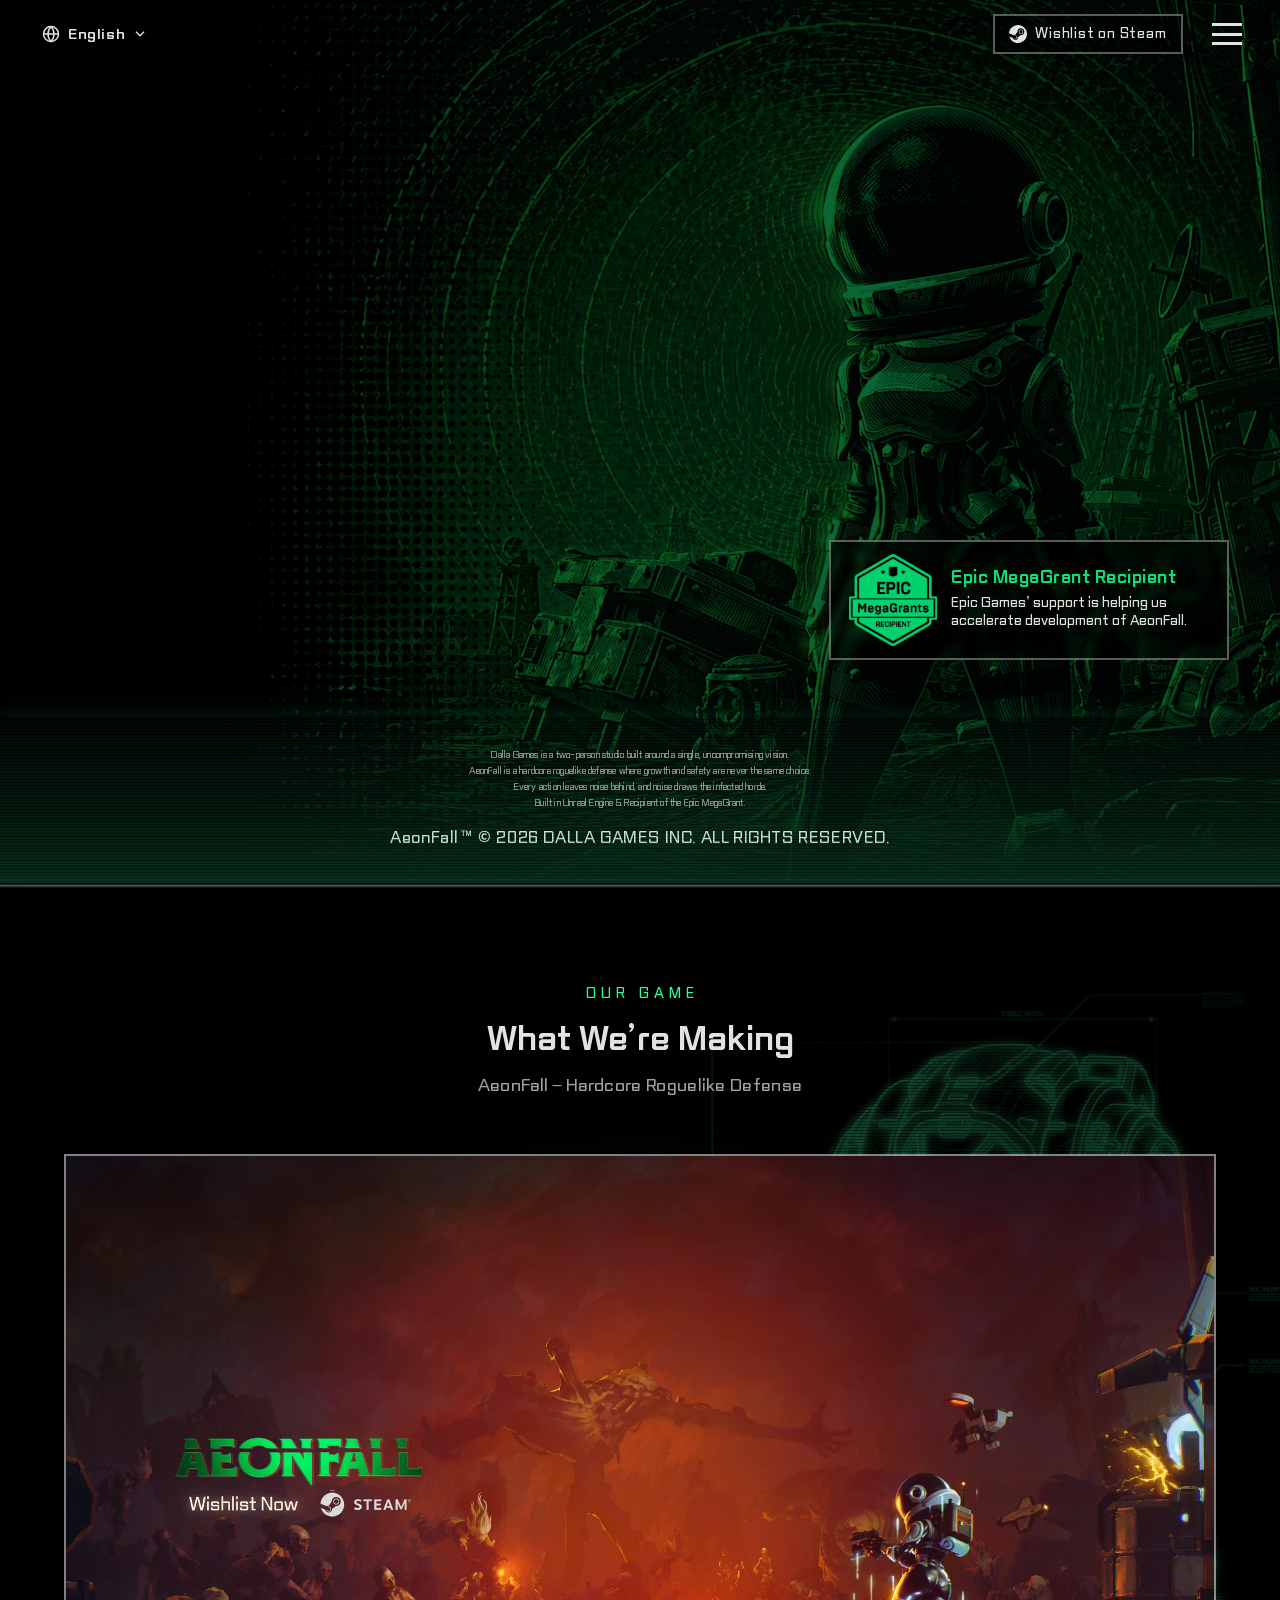
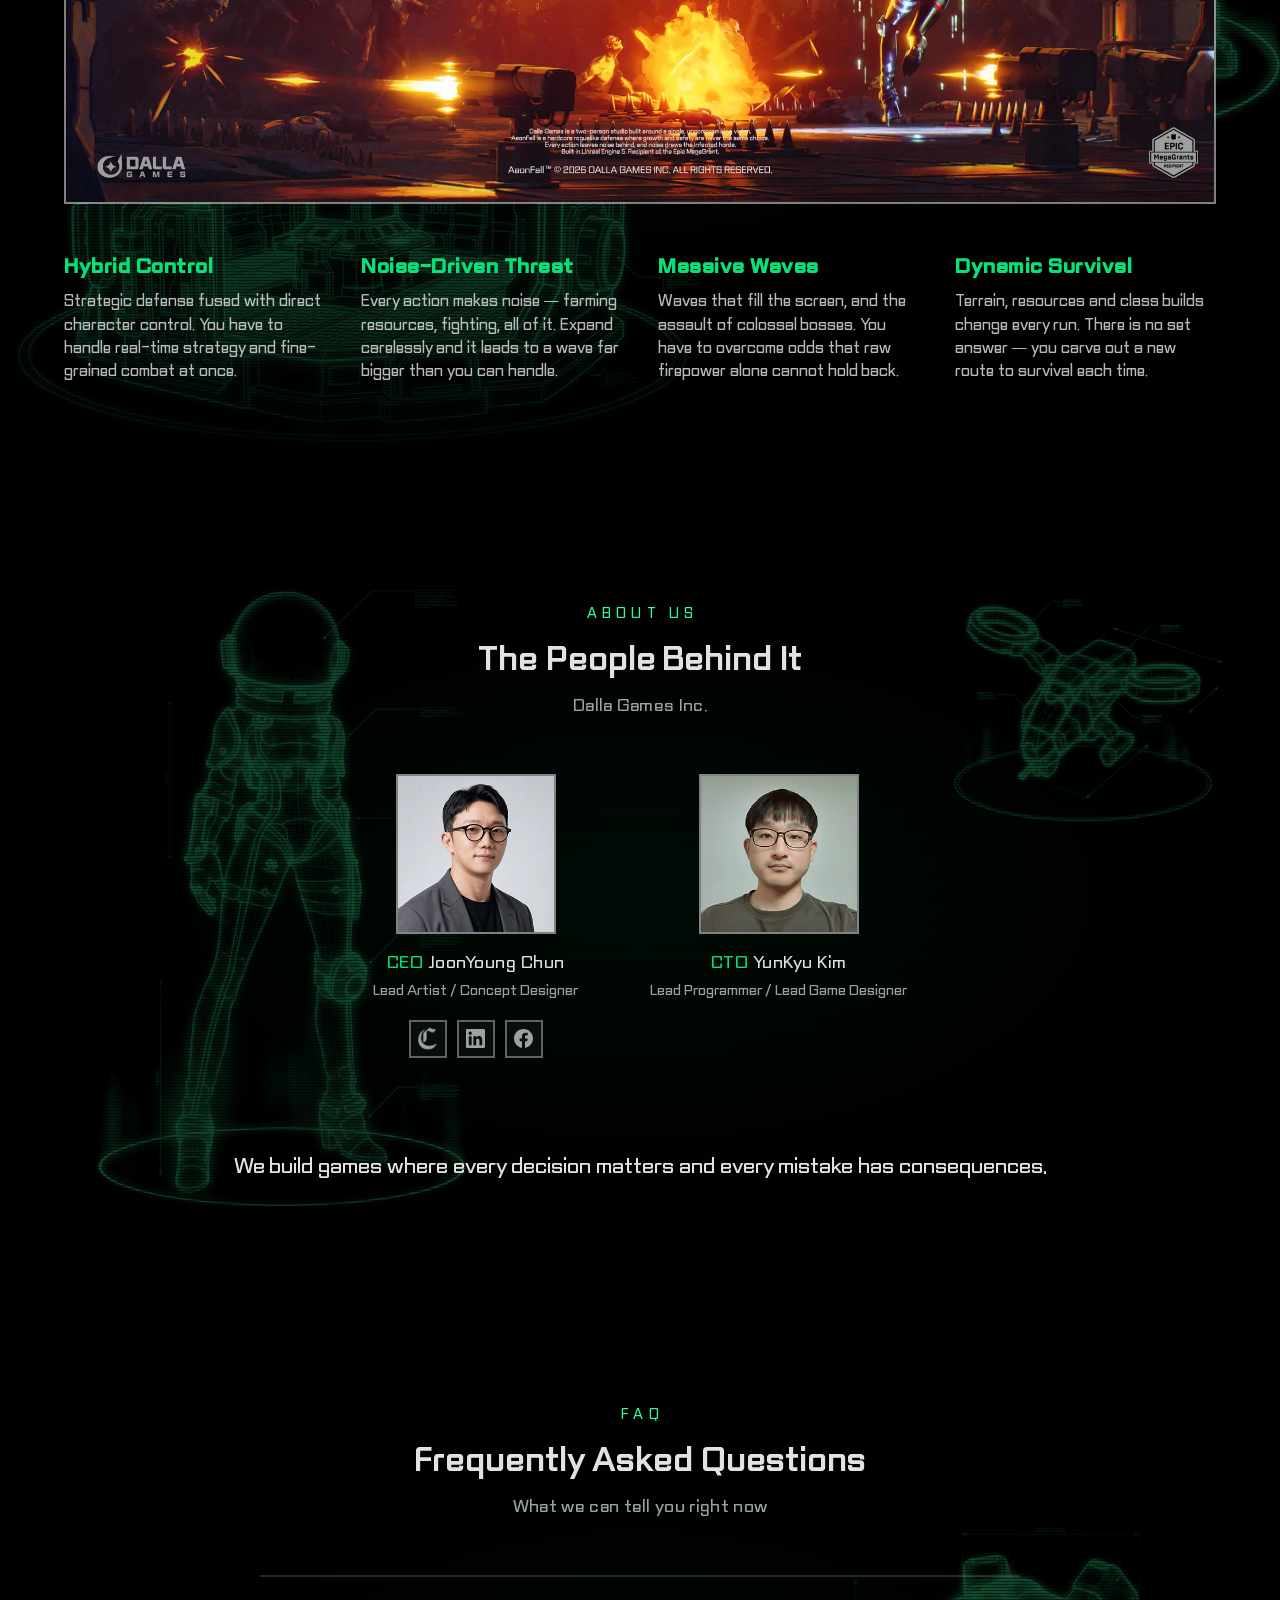
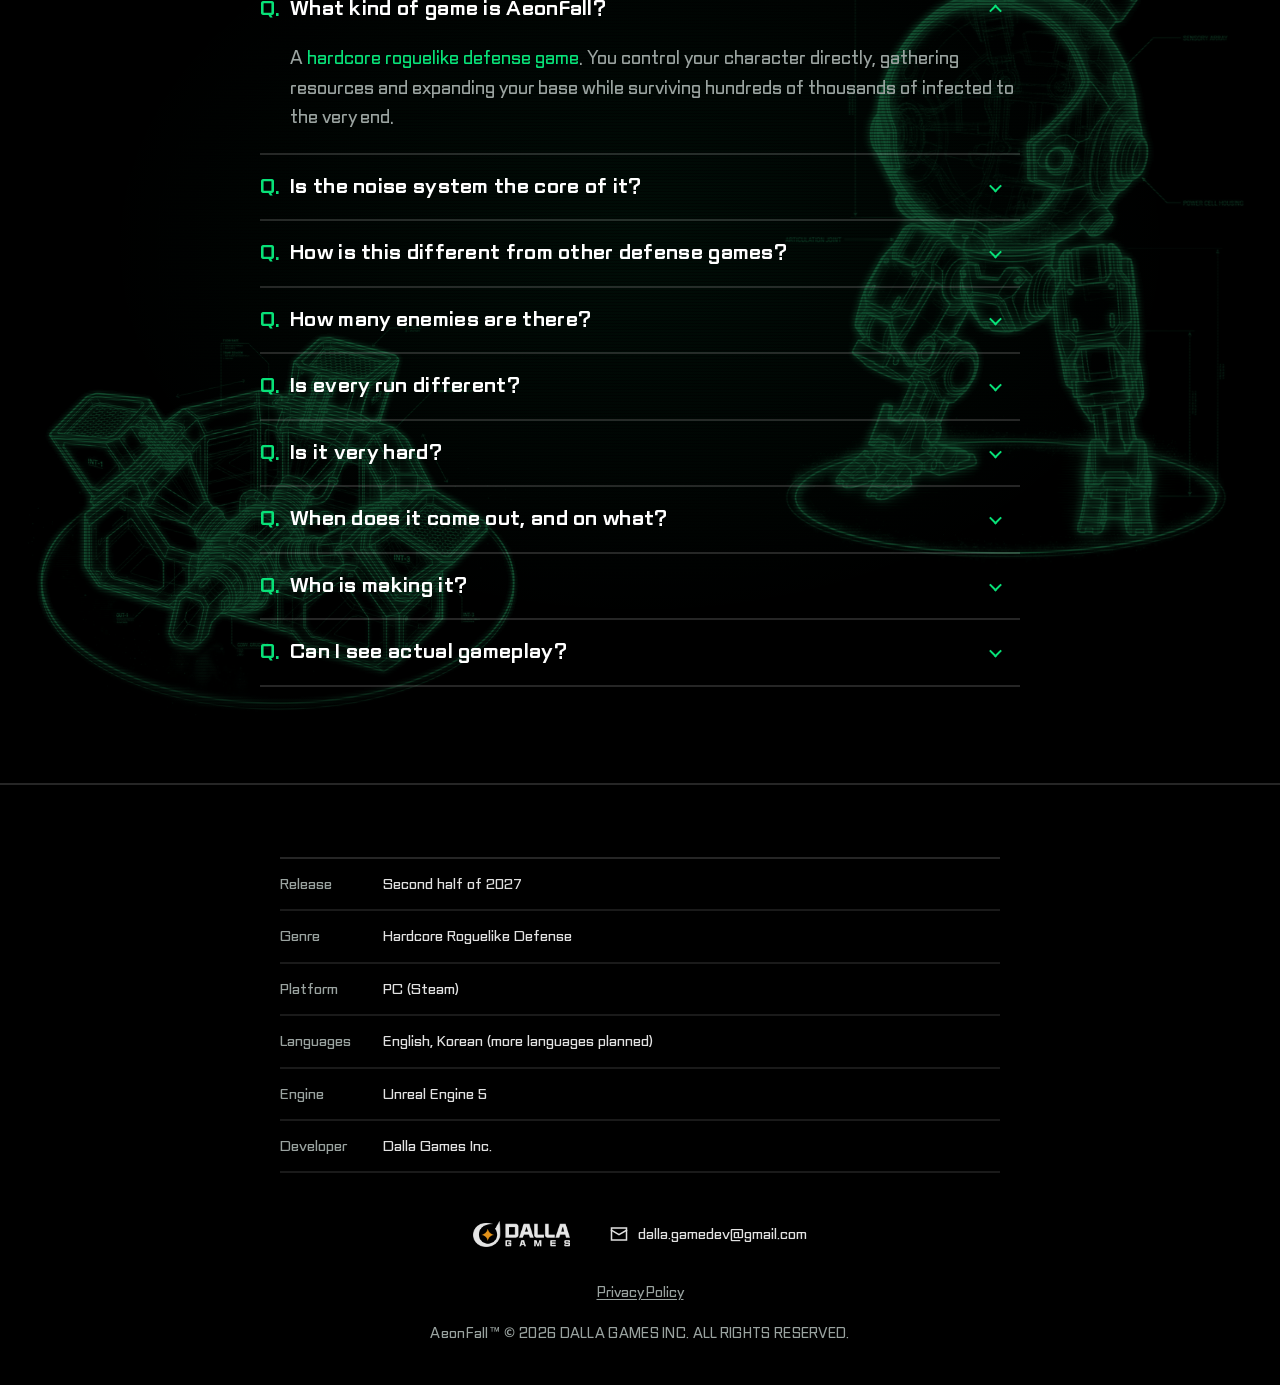
==== index.html @ 9e52f02c "Make the site easier for search engines and AI assistants to read - llms.txt: a plain-language fact " ====
<!DOCTYPE html>
<html lang="en">
<head>
  <meta charset="UTF-8" />
  <!-- 모바일 반응형의 핵심: 뷰포트 설정 -->
  <meta name="viewport" content="width=device-width, initial-scale=1.0" />

  <!-- 브라우저 탭 제목 -->
  <title>Dalla Games</title>

  <!-- 탭 아이콘(파비콘) -->
  <!-- 검색 결과 옆에 뜨는 아이콘은 구글이 정사각형(1:1)만 쓴다.
       원본(44×41)은 정사각형이 아니라 투명 여백만 더한 48×48 을 따로 만들었다. -->
  <link rel="icon" type="image/png" sizes="48x48" href="images/favicon-48.png" />
  <link rel="icon" type="image/png" href="images/favicon.png" />

  <!-- 검색/공유용 설명 -->
  <meta name="description" content="AeonFall is a hardcore roguelike defense game by Dalla Games. Every advance raises the noise, and noise draws the swarm. Coming 2027 to Steam — wishlist now." />

  <!-- 대표 주소. www·http·옛 github.io 주소로 들어와도 이 주소 하나로 모아 평가받는다. -->
  <link rel="canonical" href="https://dallagames.com/" />

  <!-- 검색엔진 소유 확인용. 지우면 네이버 서치어드바이저에서 사이트 소유권이 풀린다.
       (구글 서치콘솔은 도메인 DNS 로 확인해서 여기에 태그가 필요 없다) -->
  <meta name="naver-site-verification" content="02202e877c930f1351f3cafe1a38fd81697b57da" />

  <!-- 링크 공유 미리보기 (Open Graph) -->
  <meta property="og:type" content="website" />
  <meta property="og:title" content="Dalla Games Official Website" />
  <meta property="og:description" content="Hardcore Roguelike Defense. Wishlist AeonFall on Steam." />
  <!-- ?v= 는 캐시 무효화용 버전. og 이미지를 교체할 때마다 이 숫자를 바꿔야
       SNS(카카오톡/페이스북/디스코드 등)가 새 이미지를 다시 가져온다.
       바꾸지 않으면 이미지를 교체해도 예전 이미지가 계속 나온다. -->
  <meta property="og:image" content="https://dallagames.com/images/og-image.jpg?v=20261027" />
  <meta property="og:image:width" content="1200" />
  <meta property="og:image:height" content="675" />
  <meta property="og:url" content="https://dallagames.com/" />
  <meta property="og:site_name" content="Dalla Games" />
  <meta property="og:image:alt" content="AeonFall — Hardcore Roguelike Defense by Dalla Games" />
  <meta property="og:locale" content="en_US" />
  <meta property="og:locale:alternate" content="ko_KR" />
  <meta property="og:locale:alternate" content="zh_CN" />
  <meta property="og:locale:alternate" content="ja_JP" />

  <!-- 트위터(X) 카드 -->
  <meta name="twitter:card" content="summary_large_image" />
  <meta name="twitter:title" content="Dalla Games Official Website" />
  <meta name="twitter:description" content="Hardcore Roguelike Defense. Wishlist AeonFall on Steam." />
  <meta name="twitter:image" content="https://dallagames.com/images/og-image.jpg?v=20261027" />
  <meta name="twitter:image:alt" content="AeonFall — Hardcore Roguelike Defense by Dalla Games" />

  <!-- 구조화 데이터(JSON-LD): 검색엔진에게 "이 페이지는 무엇에 관한 것인가"를 기계가 읽는 형식으로 알려준다.
       · VideoGame  : AeonFall 이 게임이며, 누가 만들었고, 스팀 페이지가 어디인지
       · Organization: 달라게임즈라는 회사, 유튜브 채널
       · VideoObject : 트레일러 (영상 검색에 노출될 수 있다)
       · FAQPage    : 아래 FAQ 내용 — 화면의 영문 원문과 똑같이 맞춰 두었다
       "AeonFall" 이라는 이름을 쓰는 다른 프로젝트가 여럿 있어서, 이 게임을
       달라게임즈·스팀 앱(4582730)과 한 묶음으로 엮어 두는 것이 특히 중요하다.
       FAQ 문구를 바꾸면 여기 FAQPage 도 같이 바꿔야 한다. -->
  <script type="application/ld+json">
  {
    "@context": "https://schema.org",
    "@graph": [
      {
        "@type": "Organization",
        "@id": "https://dallagames.com/#org",
        "name": "Dalla Games Inc.",
        "alternateName": [
          "Dalla Games",
          "달라게임즈"
        ],
        "url": "https://dallagames.com/",
        "logo": "https://dallagames.com/images/logo-dalla.webp",
        "email": "dalla.gamedev@gmail.com",
        "sameAs": [
          "https://www.youtube.com/@DallaGames"
        ],
        "founder": [
          {
            "@id": "https://dallagames.com/#ceo"
          },
          {
            "@id": "https://dallagames.com/#cto"
          }
        ],
        "numberOfEmployees": {
          "@type": "QuantitativeValue",
          "value": 2
        },
        "description": "Two-person indie game studio developing AeonFall, a hardcore roguelike defense game for PC (Steam). Recipient of an Epic MegaGrant."
      },
      {
        "@type": "Person",
        "@id": "https://dallagames.com/#ceo",
        "name": "Joonyoung Chun",
        "alternateName": [
          "천준영",
          "Michael Chun"
        ],
        "jobTitle": "CEO, Lead Artist / Concept Designer",
        "worksFor": {
          "@id": "https://dallagames.com/#org"
        },
        "image": "https://dallagames.com/images/team-chun.webp",
        "sameAs": [
          "https://www.linkedin.com/in/michaelchun86/",
          "https://www.facebook.com/Michael.chun86",
          "https://michaelchun86.github.io/"
        ]
      },
      {
        "@type": "Person",
        "@id": "https://dallagames.com/#cto",
        "name": "Yunkyu Kim",
        "alternateName": [
          "김윤규"
        ],
        "jobTitle": "CTO, Lead Programmer / Lead Game Designer",
        "worksFor": {
          "@id": "https://dallagames.com/#org"
        },
        "image": "https://dallagames.com/images/team-kim.webp"
      },
      {
        "@type": "WebSite",
        "@id": "https://dallagames.com/#website",
        "url": "https://dallagames.com/",
        "name": "Dalla Games",
        "publisher": {
          "@id": "https://dallagames.com/#org"
        },
        "inLanguage": [
          "en",
          "ko",
          "zh",
          "ja"
        ]
      },
      {
        "@type": "VideoGame",
        "@id": "https://dallagames.com/#aeonfall",
        "name": "AeonFall",
        "url": "https://dallagames.com/",
        "description": "A hardcore roguelike defense game. Control your character directly, gather resources and expand your base while surviving hundreds of thousands of infected. Every action makes noise, and noise draws the swarm.",
        "genre": [
          "Roguelike",
          "Defense",
          "Strategy",
          "Action"
        ],
        "gamePlatform": "PC",
        "operatingSystem": "Windows",
        "applicationCategory": "Game",
        "playMode": "SinglePlayer",
        "inLanguage": [
          "en",
          "ko"
        ],
        "image": "https://dallagames.com/images/og-image.jpg",
        "author": {
          "@id": "https://dallagames.com/#org"
        },
        "publisher": {
          "@id": "https://dallagames.com/#org"
        },
        "sameAs": [
          "https://store.steampowered.com/app/4582730/THE_AEON_FALL/"
        ],
        "trailer": {
          "@id": "https://dallagames.com/#trailer"
        },
        "alternateName": [
          "이온폴",
          "Aeon Fall",
          "The AeonFall",
          "The Aeon Fall"
        ],
        "keywords": "roguelike defense, hardcore roguelike, base defense, survival defense, indie game, Steam, Unreal Engine 5, Epic MegaGrant, 로그라이크 디펜스, 하드코어 로그라이크, 디펜스 게임, 생존 게임, 인디 게임, 스팀 게임, 소음 시스템, 감염체",
        "creator": [
          {
            "@id": "https://dallagames.com/#ceo"
          },
          {
            "@id": "https://dallagames.com/#cto"
          }
        ]
      },
      {
        "@type": "VideoObject",
        "@id": "https://dallagames.com/#trailer",
        "name": "One Noise and It's Over: Hardcore Roguelike Defense - AeonFall (Official Gameplay)",
        "description": "Official gameplay trailer for AeonFall, a hardcore roguelike defense game by Dalla Games.",
        "thumbnailUrl": "https://i.ytimg.com/vi/hbOC0TWPv0c/maxresdefault.jpg",
        "uploadDate": "2026-07-06T12:37:35-07:00",
        "duration": "PT1M59S",
        "embedUrl": "https://www.youtube.com/embed/hbOC0TWPv0c",
        "url": "https://www.youtube.com/watch?v=hbOC0TWPv0c",
        "publisher": {
          "@id": "https://dallagames.com/#org"
        }
      },
      {
        "@type": "FAQPage",
        "@id": "https://dallagames.com/#faq",
        "mainEntity": [
          {
            "@type": "Question",
            "name": "What kind of game is AeonFall?",
            "acceptedAnswer": {
              "@type": "Answer",
              "text": "A hardcore roguelike defense game. You control your character directly, gathering resources and expanding your base while surviving hundreds of thousands of infected to the very end."
            }
          },
          {
            "@type": "Question",
            "name": "Is the noise system the core of it?",
            "acceptedAnswer": {
              "@type": "Answer",
              "text": "Yes. Mining, building, fighting — every action makes noise. The bigger and stronger your base gets, the louder it becomes, and the more enemies come for you. Walking that line between risk and reward is the heart of the game."
            }
          },
          {
            "@type": "Question",
            "name": "How is this different from other defense games?",
            "acceptedAnswer": {
              "@type": "Answer",
              "text": "You directly control the lone survivor and have to stay alive yourself. And what sets the scale of the next attack is not a simple timer — it is the noise you made."
            }
          },
          {
            "@type": "Question",
            "name": "How many enemies are there?",
            "acceptedAnswer": {
              "@type": "Answer",
              "text": "Hundreds of thousands of infected move across the whole map in real time. Waves come on a cycle, and on the final day they pour in from every direction with a boss."
            }
          },
          {
            "@type": "Question",
            "name": "Is every run different?",
            "acceptedAnswer": {
              "@type": "Answer",
              "text": "Terrain, resource placement, nest locations, boss types and the directions they attack from are randomised every time. You have to build to counter the boss you drew, in real time."
            }
          },
          {
            "@type": "Question",
            "name": "Is it very hard?",
            "acceptedAnswer": {
              "@type": "Answer",
              "text": "Yes, we are making it very hard. If your oxygen or health runs out, or your base is overrun, it ends immediately. It is designed so that you find the answers through many failures."
            }
          },
          {
            "@type": "Question",
            "name": "When does it come out, and on what?",
            "acceptedAnswer": {
              "@type": "Answer",
              "text": "Steam Early Access first, in 2027. Add it to your wishlist and you will hear the news first. Console is planned for review in stages after the PC release."
            }
          },
          {
            "@type": "Question",
            "name": "Who is making it?",
            "acceptedAnswer": {
              "@type": "Answer",
              "text": "Dalla Games, a two-person indie studio: an art director with 16 years of experience and a full-stack developer with 13. We were selected for an Epic MegaGrant and are building it in Unreal Engine 5. We are a small team, but we are making a game we can enjoy ourselves, without compromise."
            }
          },
          {
            "@type": "Question",
            "name": "Can I see actual gameplay?",
            "acceptedAnswer": {
              "@type": "Answer",
              "text": "There is a trailer at the top of this page. We plan to keep sharing gameplay footage on our official YouTube channel."
            }
          }
        ]
      }
    ]
  }
  </script>

  <!-- css/js 뒤의 ?v= 는 캐시 무효화용 버전. 파일을 고치면 이 숫자를 함께 올린다.
       (안 올리면 방문자 브라우저가 최대 10분간 옛 파일을 그대로 쓴다) -->
  <link rel="stylesheet" href="style.css?v=40" />

  <!-- 히어로 특수효과: 스캐너 스윕 리빌 (기존 코드와 분리된 추가 파일)
       JS는 head에서 동기 로드 — 첫 페인트 전에 스캔 커버를 씌워 깜빡임(FOUC)을 막는다. -->
  <link rel="stylesheet" href="hero-fx.css?v=40" />
  <script src="hero-fx.js?v=40"></script>
  <!-- 히어로 배경 영상 레이어 -->
  <link rel="stylesheet" href="hero-bg-swap.css?v=40" />

  <!-- 마우스 커서 잔상(트레일) 스타일 — 스크립트는 body 끝에서 로드 -->
  <link rel="stylesheet" href="cursor-trail.css?v=40" />

  <!-- 다국어(로컬라이제이션) 국기 버튼 스타일 — 스크립트는 body 끝에서 로드 -->
  <link rel="stylesheet" href="i18n.css?v=40" />

  <!-- 추가 섹션(FAQ) 스타일 -->
  <link rel="stylesheet" href="enhancements.css?v=40" />
  <!-- 섹션 배경: 인게임 팝업 홀로그램 (빼려면 이 줄만 지운다) -->
  <link rel="stylesheet" href="sections-bg.css?v=40" />
  <!-- 섹션 높이 + 스크롤 스냅, PC 전용 (빼려면 이 줄만 지운다) -->
  <link rel="stylesheet" href="sections-snap.css?v=40" />

  <!-- 방문자 분석(GA4) + 스팀 위시리스트 클릭 추적.
       head 에 두는 이유: 아주 짧게 머물다 나가는 방문도 집계되게 하기 위함.
       내부에서 gtag 를 async 로 불러오므로 렌더링은 막지 않는다.
       측정 ID 를 넣기 전까지는 아무 것도 하지 않는다 → analytics.js 상단 참고. -->
  <script src="analytics.js?v=40"></script>
</head>
<body>

  <!-- ===================== 헤더 / 네비게이션 =====================
       레퍼런스 사이트 형식 (2026-10-18 시험 적용):
       · 왼쪽 언어 / 가운데 CI / 오른쪽 스팀 버튼 + 메뉴 버튼 — PC·모바일 같은 배치
       · 히어로 위에서는 바 배경과 CI 를 숨겨 첫 화면을 시원하게 두고,
         히어로를 지나면(.is-past) 바 배경과 가운데 CI 가 나타난다 (script.js)
       · 메뉴는 버튼 하나로 여는 전체 화면 메뉴(#navMenu) -->
  <header class="site-header" id="siteHeader">
    <div class="header-inner">
      <!-- 왼쪽: 언어 선택 드롭다운 (열고 닫기·언어 전환은 i18n.js) -->
      <div class="lang-menu" data-lang-menu>
        <button type="button" class="lang-toggle" aria-haspopup="true" aria-expanded="false" aria-label="Language / 언어">
          <svg class="lang-globe" width="18" height="18" viewBox="0 0 24 24" fill="none" stroke="currentColor" stroke-width="2" aria-hidden="true" focusable="false"><circle cx="12" cy="12" r="10"/><path d="M12 2a14.5 14.5 0 0 0 0 20 14.5 14.5 0 0 0 0-20"/><path d="M2 12h20"/></svg>
          <span class="lang-current">English</span>
          <svg class="lang-caret" width="14" height="14" viewBox="0 0 24 24" fill="none" stroke="currentColor" stroke-width="2.4" stroke-linecap="square" aria-hidden="true" focusable="false"><path d="m6 9 6 6 6-6"/></svg>
        </button>
        <ul class="lang-list" hidden>
          <li><button type="button" class="lang-btn" data-lang="ko" lang="ko">한국어</button></li>
          <li><button type="button" class="lang-btn" data-lang="en" lang="en">English</button></li>
          <li><button type="button" class="lang-btn" data-lang="zh" lang="zh">中文</button></li>
          <li><button type="button" class="lang-btn" data-lang="ja" lang="ja">日本語</button></li>
        </ul>
      </div>

      <!-- 가운데: 달라게임즈 CI — 히어로를 지난 뒤에만 보인다.
           기본 로고 위에 초록 호버 로고를 겹쳐, 마우스를 올리면 초록으로 바뀐다 -->
      <a href="#home" class="brand header-ci" aria-label="Dalla Games home">
        <img src="images/logo-dalla.webp" alt="Dalla Games" class="brand-logo brand-logo-default" />
        <img src="images/logo-dalla-hover.webp" alt="" aria-hidden="true" class="brand-logo brand-logo-hover" />
      </a>

      <!-- 오른쪽: 상시 스팀 위시리스트 버튼 + 메뉴 버튼 -->
      <div class="header-right">
        <a class="header-steam" href="https://store.steampowered.com/app/4582730/THE_AEON_FALL/" target="_blank" rel="noopener" aria-label="Wishlist on Steam">
          <svg width="18" height="18" viewBox="0 0 24 24" fill="currentColor" aria-hidden="true" focusable="false"><path d="M11.979 0C5.678 0 .511 4.86.022 11.037l6.432 2.658a3.4 3.4 0 0 1 1.912-.59q.094.001.188.006l2.861-4.142V8.91a4.53 4.53 0 0 1 4.524-4.524c2.494 0 4.524 2.031 4.524 4.527s-2.03 4.525-4.524 4.525h-.105l-4.076 2.911l.004.159a3.39 3.39 0 0 1-3.39 3.396a3.41 3.41 0 0 1-3.331-2.727L.436 15.27C1.862 20.307 6.486 24 11.979 24c6.627 0 11.999-5.373 11.999-12S18.605 0 11.979 0M7.54 18.21l-1.473-.61c.262.543.714.999 1.314 1.25a2.551 2.551 0 0 0 3.337-3.324a2.547 2.547 0 0 0-3.255-1.413l1.523.63a1.878 1.878 0 0 1-1.445 3.467zm11.415-9.303a3.02 3.02 0 0 0-3.015-3.015a3.015 3.015 0 1 0 3.015 3.015m-5.273-.005a2.264 2.264 0 1 1 4.531 0a2.267 2.267 0 0 1-2.266 2.265a2.264 2.264 0 0 1-2.265-2.265"/></svg>
          <span class="header-steam-text" data-i18n="header.wishlist">Wishlist on Steam</span>
        </a>
        <button class="nav-toggle" id="navToggle" aria-label="Open menu" aria-expanded="false" aria-controls="navMenu">
          <span></span>
          <span></span>
          <span></span>
        </button>
      </div>
    </div>
  </header>

  <!-- 전체 화면 메뉴: 각 항목은 큰 글자(선택한 언어) + 작은 영어 두 줄 -->
  <nav class="nav" id="navMenu" aria-label="Menu">
    <a href="#home" class="nav-link"><span class="nav-main" data-i18n="nav.home">Home</span><span class="nav-sub">HOME</span></a>
    <a href="#games" class="nav-link"><span class="nav-main" data-i18n="nav.game">Game</span><span class="nav-sub">GAME</span></a>
    <a href="#about" class="nav-link"><span class="nav-main" data-i18n="nav.about">About</span><span class="nav-sub">ABOUT</span></a>
    <a href="#faq" class="nav-link"><span class="nav-main" data-i18n="nav.faq">FAQ</span><span class="nav-sub">FAQ</span></a>
    <a href="#contact" class="nav-link"><span class="nav-main" data-i18n="nav.contact">Contact</span><span class="nav-sub">CONTACT</span></a>

    <!-- 메일 · 유튜브 · 스팀 바로가기 -->
    <div class="nav-social">
      <a href="mailto:dalla.gamedev@gmail.com" class="social-link" aria-label="Email">
        <!-- 푸터 메일 링크와 같은 선 아이콘 -->
        <svg viewBox="0 0 24 24" fill="none" stroke="currentColor" stroke-width="2" stroke-linecap="square" aria-hidden="true" focusable="false"><rect width="20" height="16" x="2" y="4"/><path d="m22 7-10 6L2 7"/></svg>
      </a>
      <a href="https://www.youtube.com/watch?v=hbOC0TWPv0c" target="_blank" rel="noopener" class="social-link" aria-label="YouTube">
        <img src="images/youtube.svg" alt="YouTube" />
      </a>
      <a href="https://store.steampowered.com/app/4582730/THE_AEON_FALL/" target="_blank" rel="noopener" class="social-link" aria-label="Steam">
        <img src="images/steam.svg" alt="Steam" />
      </a>
    </div>
  </nav>

  <main>

    <!-- ===================== 히어로 ===================== -->
    <section class="hero" id="home">
      <!-- 배경 영상 (데스크톱 전용).
           고정 헤더 아래에서 시작하고, 위 절반이 잘리지 않도록 상단 기준으로 맞춘다.
           poster 는 일부러 두지 않는다 — 아래 설명 참고.
           모바일은 세로 키비주얼(이미지)을 그대로 쓴다 — 데이터 부담 때문. -->
      <div class="hero-bg-swap" aria-hidden="true">
        <!-- src 대신 data-src: hero-video.js 가 화면 폭에 맞는 쪽만 골라 넣는다.
             (src 를 둘 다 걸어두면 안 쓰는 영상까지 내려받는다)
             데스크톱 16:9 / 모바일 3:4 세로 전용본 -->
        <!-- poster 를 쓰지 않는 이유:
             영상 프레임이 준비되기 전까지 브라우저가 poster 를 대신 그리는데,
             스캔 커버가 걷히는 순간 그 정지 이미지가 잠깐 스쳐 지나간다.
             검은 화면 → 스캔라인 → 영상 순서를 깨끗하게 유지하려고 뺐다.
             영상을 못 받는 경우의 대비는 hero-video.js 의 error 처리에 있다. -->
        <video
          class="hero-bg-video"
          data-src="video/hero-loop.mp4"
          data-src-mobile="video/hero-loop_m.mp4"
          muted loop playsinline
          preload="auto"></video>
        <!-- 오프닝 녹색 필터: 스캔 동안 영상을 어두운 녹색 모노톤으로 보이게 하는 층.
             스캔이 끝나면 0.9초에 걸쳐 걷히며 원래 색으로 돌아온다 (hero-fx.css) -->
        <div class="hero-tint"></div>
        <!-- 영상 위 검정 반투명: 위에 얹히는 로고·문구 가독성 확보 -->
        <div class="hero-bg-shade"></div>
      </div>

      <!-- 배경 위 가독성을 위한 어두운 오버레이 -->
      <div class="hero-overlay"></div>

      <div class="hero-content">
        <!-- 로고 위 두 줄: 장르(아이브로우) → 훅.
             양옆 헤어라인이 로고 폭을 잡아줘, 쌓인 목록이 아니라 하나의 조판이 된다. -->
        <p class="hero-eyebrow" data-i18n="hero.genre">Hardcore Roguelike Defense</p>
        <!-- 훅 문구("Growth and Safety Are Never the Same Choice")는 부제처럼 읽혀서 뺐다 (2026-10-18 시험 적용).
             되살리려면 아래 한 줄을 다시 넣는다 — 스타일(.hero-hook)과 번역(hero.hook)은 남아 있다.
             <p class="hero-hook" data-i18n="hero.hook">Growth and Safety Are Never the Same Choice</p> -->

        <!-- 큰 타이틀: AEONFALL (이미지 로고)
             래퍼 위에 스펙큘러 스윕(메탈릭 하이라이트)을 얹는다.
             스윕 마스크(--sweep-mask)는 이 로고의 알파에서 생성한 뎁스맵이다. -->
        <h1 class="hero-title-wrap">
          <img src="images/logo-aeonfall.webp?v=5" alt="AeonFall" class="hero-title" />
          <!-- 로고 글리치 등장용 조각 두 장(레드·밝은 그린, 같은 이미지에 filter) — hero-fx.css -->
          <img src="images/logo-aeonfall.webp?v=5" alt="" aria-hidden="true" class="hero-title-ghost is-r" />
          <img src="images/logo-aeonfall.webp?v=5" alt="" aria-hidden="true" class="hero-title-ghost is-g" />
          <img src="images/logo-aeonfall.webp?v=5" alt="" aria-hidden="true" class="hero-title-ghost is-s" />
        </h1>

        <!-- 출시 시기: Coming 2027 (이사만루 라이트) -->
        <p class="hero-coming" data-i18n="hero.coming">Coming 2027</p>

        <!-- Wishlist Now(네온 텍스트) + 스팀 버튼을 한 줄에 나란히 -->
        <div class="hero-cta-row">
          <!-- Wishlist Now: 또렷한 기본 글자 위에 블러(빛 번짐) 버전을 겹쳐 두고,
               블러 쪽만 서서히 나타났다 사라지게 해서 두 이미지가 교체되는 느낌을 낸다. -->
          <span class="hero-subtitle">
            <img src="images/wishlist-text.webp?v=3" alt="Wishlist Now" class="hero-subtitle-base" />
            <img src="images/wishlist-text-blur.webp?v=1" alt="" aria-hidden="true" class="hero-subtitle-glow" />
          </span>

          <!-- 스팀 위시리스트 버튼: 반투명 박스 + 흰 테두리 + 스팀 아이콘 + STEAM.
               마우스를 올리면 테두리·아이콘·글자가 네온 그린으로 바뀐다 (이미지 없이 CSS) -->
          <a class="steam-btn"
             href="https://store.steampowered.com/app/4582730/THE_AEON_FALL/"
             target="_blank" rel="noopener"
             aria-label="Wishlist on Steam">
            <svg class="steam-btn-icon" width="22" height="22" viewBox="0 0 24 24" fill="currentColor" aria-hidden="true" focusable="false"><path d="M11.979 0C5.678 0 .511 4.86.022 11.037l6.432 2.658a3.4 3.4 0 0 1 1.912-.59q.094.001.188.006l2.861-4.142V8.91a4.53 4.53 0 0 1 4.524-4.524c2.494 0 4.524 2.031 4.524 4.527s-2.03 4.525-4.524 4.525h-.105l-4.076 2.911l.004.159a3.39 3.39 0 0 1-3.39 3.396a3.41 3.41 0 0 1-3.331-2.727L.436 15.27C1.862 20.307 6.486 24 11.979 24c6.627 0 11.999-5.373 11.999-12S18.605 0 11.979 0M7.54 18.21l-1.473-.61c.262.543.714.999 1.314 1.25a2.551 2.551 0 0 0 3.337-3.324a2.547 2.547 0 0 0-3.255-1.413l1.523.63a1.878 1.878 0 0 1-1.445 3.467zm11.415-9.303a3.02 3.02 0 0 0-3.015-3.015a3.015 3.015 0 1 0 3.015 3.015m-5.273-.005a2.264 2.264 0 1 1 4.531 0a2.267 2.267 0 0 1-2.266 2.265a2.264 2.264 0 0 1-2.265-2.265"/></svg>
            <span class="steam-btn-text">STEAM</span>
          </a>
        </div>

        <!-- 트레일러 영상: 스팀 버튼 바로 아래 (기존 OUR GAMES 에 있던 것을 이동)
             유튜브 iframe 내부(다른 도메인)에는 커스텀 커서를 적용할 수 없으므로,
             재생 전에는 썸네일(게임 키아트)+재생버튼(파사드)을 덮어 커스텀 커서가
             보이게 하고, 클릭하면 그때 유튜브를 로드해 자동재생한다(script.js 참고). -->
        <div class="hero-video">
          <button type="button" class="video-facade" id="videoFacade" aria-label="Play trailer">
            <!-- 썸네일 그림 (호버하면 살짝 커진다) -->
            <span class="vf-thumb" aria-hidden="true"></span>
            <!-- 재생 버튼: 흰 테두리 사각형 + 흰 삼각형 -->
            <span class="vf-play" aria-hidden="true">
              <svg width="26" height="26" viewBox="0 0 24 24" fill="currentColor" focusable="false"><polygon points="7 4 20 12 7 20 7 4"/></svg>
            </span>
          </button>
          <iframe
            id="trailerFrame"
            data-src="https://www.youtube-nocookie.com/embed/hbOC0TWPv0c?rel=0&autoplay=1"
            title="AeonFall — Trailer"
            allow="accelerometer; autoplay; clipboard-write; encrypted-media; gyroscope; picture-in-picture; web-share"
            allowfullscreen></iframe>
        </div>
        <!-- 트레일러 캡션: 영어 라벨(TRAILER, 항상 영어) + 선택한 언어의 제목 -->
        <p class="trailer-cap">
          <span class="trailer-cap-kicker">TRAILER</span>
          <span class="trailer-cap-title" data-i18n="video.title">Official Gameplay Trailer</span>
        </p>
      </div>

      <!-- Epic MegaGrant 배지 + 제목 + 문구 (반투명 박스) -->
      <div class="epic-megagrant">
        <img src="images/epic-badge.webp" alt="Epic MegaGrants Recipient" class="epic-badge" />
        <div class="epic-info">
          <h3 class="epic-title font-medium accent" data-i18n="epic.title">Epic MegaGrant Recipient</h3>
          <p class="epic-text" data-i18n="epic.text">
            Epic Games&rsquo; support is helping us accelerate development of AeonFall.
          </p>
        </div>
      </div>

      <!-- 오프닝 오버레이: 검정 커버가 스캔선을 따라 걷히며 영상이 드러난다
           (진행은 hero-fx.js 가 매 프레임 계산, 모양은 hero-fx.css) -->
      <div class="hero-scan" aria-hidden="true">
        <div class="hs-cover"></div>
        <div class="hs-line"></div>
      </div>

      <!-- 아래로 스크롤 유도 화살표 (네온 쉐브론 3개가 순차로 흐름)
           아래 .hero-footer 문구를 가리지 않도록 그보다 위쪽에 배치한다. -->
      <a href="#games" class="scroll-down" aria-label="Scroll down">
        <span class="chevron"></span>
        <span class="chevron"></span>
        <span class="chevron"></span>
      </a>

      <!-- 히어로 하단: 스튜디오 소개 문구 + 카피라이트
           소개 문구는 카피라이트보다 작은 글자, 두 블록의 폭은 서로 맞춘다. -->
      <div class="hero-footer">
        <!-- 각 문장을 한 줄(span)로 두어 모바일에서 뒤 두 줄만 숨길 수 있게 한다.
             .br-m 은 모바일에서만 살아나는 줄바꿈 (PC에선 한 줄로 이어짐). -->
        <p class="hero-blurb">
          <span class="hb-line">Dalla Games is a two-person studio<br class="br-m" /> built around a single, uncompromising vision.</span>
          <span class="hb-line">AeonFall is a hardcore roguelike defense<br class="br-m" /> where growth and safety are never the same choice.</span>
          <span class="hb-line hb-desktop-only">Every action leaves noise behind, and noise draws the infected horde.</span>
          <span class="hb-line hb-desktop-only">Built in Unreal Engine 5. Recipient of the Epic MegaGrant.</span>
        </p>
        <p class="hero-copyright">
          AeonFall&trade; <span class="copy-symbol">&copy;</span> 2026 DALLA GAMES INC. ALL RIGHTS RESERVED.
        </p>
      </div>
    </section>

    <!-- ===================== OUR GAMES ===================== -->
    <section class="games" id="games">
      <div class="section-inner">
        <!-- 섹션 제목 3단: 영어 라벨(항상 영어, 그린) → 제목(선택한 언어) → 소제목(작게) -->
        <div class="sec-head">
          <span class="sec-kicker">OUR GAME</span>
          <h2 class="sec-title font-medium" data-i18n="games.heading">What We&rsquo;re Making</h2>
          <p class="sec-sub" data-i18n="games.subtitle">AeonFall &ndash; Hardcore Roguelike Defense</p>
        </div>

        <div class="games-grid">
          <!-- 위: 게임 키아트 (한 줄 전체 폭) -->
          <div class="games-art">
            <img src="images/game-art.webp?v=5" alt="AeonFall key art" />
          </div>

          <!-- 아래: 4가지 특징 (PC 4칸 / 태블릿 2×2 / 모바일 1칸) -->
          <div class="games-features">
            <div class="feature">
              <h3 class="feature-title accent" data-i18n="f1.title">Hybrid Control</h3>
              <p class="feature-desc" data-i18n="f1.desc">
                Strategic defense fused with direct character control.
                You have to handle real-time strategy and fine-grained combat at once.
              </p>
            </div>
            <div class="feature">
              <h3 class="feature-title accent" data-i18n="f2.title">Noise-Driven Threat</h3>
              <p class="feature-desc" data-i18n="f2.desc">
                <span class="accent">Every action makes noise</span> &mdash; farming resources, fighting, all of it.
                Expand carelessly and it leads to a wave far bigger than you can handle.
              </p>
            </div>
            <div class="feature">
              <h3 class="feature-title accent" data-i18n="f3.title">Massive Waves</h3>
              <p class="feature-desc" data-i18n="f3.desc">
                Waves that fill the screen, and the assault of colossal bosses.
                You have to overcome odds that raw firepower alone cannot hold back.
              </p>
            </div>
            <div class="feature">
              <h3 class="feature-title accent" data-i18n="f4.title">Dynamic Survival</h3>
              <p class="feature-desc" data-i18n="f4.desc">
                Terrain, resources and class builds change every run.
                There is no set answer &mdash; you carve out a new route to survival each time.
              </p>
            </div>
          </div>
        </div>
      </div>
    </section>

    <!-- ===================== ABOUT US ===================== -->
    <section class="about" id="about">
      <div class="section-inner">
        <!-- 섹션 제목 3단: 영어 라벨(항상 영어, 그린) → 제목(선택한 언어) → 소제목(작게) -->
        <div class="sec-head">
          <span class="sec-kicker">ABOUT US</span>
          <h2 class="sec-title font-medium" data-i18n="about.heading">The People Behind It</h2>
          <p class="sec-sub" data-i18n="about.subtitle">Dalla Games Inc.</p>
        </div>

        <div class="team">
          <figure class="member">
            <img src="images/team-chun.webp" alt="Joonyoung Chun, CEO of Dalla Games" class="member-photo" />
            <figcaption>
              <span class="member-name" data-i18n-html="m1.name"><span class="accent">CEO</span> JoonYoung Chun</span>
              <span class="member-role" data-i18n="m1.role">Lead Artist / Concept Designer</span>

              <!-- CEO 개인 링크 버튼 3개 (개인 웹 / 링크드인 / 페이스북)
                   아이콘은 CSS mask 로 칠하므로 색상(회색→네온그린→흰 깜박임)을 CSS가 제어한다.
                   i18n 대상이 아니므로 모든 언어에서 동일하게 표시된다. -->
              <span class="member-links">
                <a href="https://michaelchun86.github.io/"
                   target="_blank" rel="noopener"
                   class="member-link" aria-label="Personal Website">
                  <span class="member-link-icon icon-web" aria-hidden="true"></span>
                </a>
                <a href="https://www.linkedin.com/in/michaelchun86/"
                   target="_blank" rel="noopener"
                   class="member-link" aria-label="LinkedIn">
                  <span class="member-link-icon icon-linkedin" aria-hidden="true"></span>
                </a>
                <a href="https://www.facebook.com/Michael.chun86"
                   target="_blank" rel="noopener"
                   class="member-link" aria-label="Facebook">
                  <span class="member-link-icon icon-facebook" aria-hidden="true"></span>
                </a>
              </span>
            </figcaption>
          </figure>

          <figure class="member">
            <img src="images/team-kim.webp" alt="Yunkyu Kim, CTO of Dalla Games" class="member-photo" />
            <figcaption>
              <span class="member-name" data-i18n-html="m2.name"><span class="accent">CTO</span> YunKyu Kim</span>
              <span class="member-role" data-i18n="m2.role">Lead Programmer / Lead Game Designer</span>
            </figcaption>
          </figure>
        </div>

        <!-- .br-m 줄바꿈은 모바일에서만 적용된다(PC에선 한 줄 유지).
             언어별 번역에도 같은 위치에 .br-m 이 들어 있다(i18n.js). -->
        <p class="tagline" data-i18n-html="tagline">
          We build games where every decision matters<br class="br-m" /> and every mistake has consequences.
        </p>
      </div>
    </section>

    <!-- ===================== FAQ ===================== -->
    <section class="faq" id="faq">
      <div class="section-inner">
        <!-- 섹션 제목 3단: 영어 라벨(항상 영어, 그린) → 제목(선택한 언어) → 소제목(작게) -->
        <div class="sec-head">
          <span class="sec-kicker">FAQ</span>
          <h2 class="sec-title font-medium" data-i18n="faq.heading">Frequently Asked Questions</h2>
          <p class="sec-sub" data-i18n="faq.subtitle">What we can tell you right now</p>
        </div>

        <dl class="faq-list">
          <div class="faq-item is-open">
            <dt>
              <button class="faq-q" type="button" data-faq="q1"
                      aria-expanded="true" aria-controls="faq-a1">
                <span class="faq-q-text" data-i18n="faq.q1">What kind of game is AeonFall?</span>
                <span class="faq-mark" aria-hidden="true"></span>
              </button>
            </dt>
            <dd class="faq-panel" id="faq-a1">
              <p class="faq-a" data-i18n-html="faq.a1">A <span class="accent">hardcore roguelike defense game</span>. You control your character directly, gathering resources and expanding your base while surviving hundreds of thousands of infected to the very end.</p>
            </dd>
          </div>
          <div class="faq-item">
            <dt>
              <button class="faq-q" type="button" data-faq="q2"
                      aria-expanded="false" aria-controls="faq-a2">
                <span class="faq-q-text" data-i18n="faq.q2">Is the noise system the core of it?</span>
                <span class="faq-mark" aria-hidden="true"></span>
              </button>
            </dt>
            <dd class="faq-panel" id="faq-a2">
              <p class="faq-a" data-i18n-html="faq.a2">Yes. Mining, building, fighting &mdash; every action makes noise. The bigger and stronger your base gets, the louder it becomes, and the more enemies come for you. Walking <span class="accent">that line between risk and reward</span> is the heart of the game.</p>
            </dd>
          </div>
          <div class="faq-item">
            <dt>
              <button class="faq-q" type="button" data-faq="q3"
                      aria-expanded="false" aria-controls="faq-a3">
                <span class="faq-q-text" data-i18n="faq.q3">How is this different from other defense games?</span>
                <span class="faq-mark" aria-hidden="true"></span>
              </button>
            </dt>
            <dd class="faq-panel" id="faq-a3">
              <p class="faq-a" data-i18n-html="faq.a3">You directly control the lone survivor and have to stay alive yourself. And what sets the scale of the next attack is not a simple timer &mdash; it is <span class="accent">the noise you made</span>.</p>
            </dd>
          </div>
          <div class="faq-item">
            <dt>
              <button class="faq-q" type="button" data-faq="q4"
                      aria-expanded="false" aria-controls="faq-a4">
                <span class="faq-q-text" data-i18n="faq.q4">How many enemies are there?</span>
                <span class="faq-mark" aria-hidden="true"></span>
              </button>
            </dt>
            <dd class="faq-panel" id="faq-a4">
              <p class="faq-a" data-i18n-html="faq.a4"><span class="accent">Hundreds of thousands of infected</span> move across the whole map in real time. Waves come on a cycle, and on the final day they pour in from every direction with a boss.</p>
            </dd>
          </div>
          <div class="faq-item">
            <dt>
              <button class="faq-q" type="button" data-faq="q5"
                      aria-expanded="false" aria-controls="faq-a5">
                <span class="faq-q-text" data-i18n="faq.q5">Is every run different?</span>
                <span class="faq-mark" aria-hidden="true"></span>
              </button>
            </dt>
            <dd class="faq-panel" id="faq-a5">
              <p class="faq-a" data-i18n-html="faq.a5">Terrain, resource placement, nest locations, boss types and the directions they attack from are <span class="accent">randomised every time</span>. You have to build to counter the boss you drew, in real time.</p>
            </dd>
          </div>
          <div class="faq-item">
            <dt>
              <button class="faq-q" type="button" data-faq="q6"
                      aria-expanded="false" aria-controls="faq-a6">
                <span class="faq-q-text" data-i18n="faq.q6">Is it very hard?</span>
                <span class="faq-mark" aria-hidden="true"></span>
              </button>
            </dt>
            <dd class="faq-panel" id="faq-a6">
              <p class="faq-a" data-i18n-html="faq.a6">Yes, we are making it very hard. If your oxygen or health runs out, or your base is overrun, it ends immediately. It is designed so that you <span class="accent">find the answers through many failures</span>.</p>
            </dd>
          </div>
          <div class="faq-item">
            <dt>
              <button class="faq-q" type="button" data-faq="q7"
                      aria-expanded="false" aria-controls="faq-a7">
                <span class="faq-q-text" data-i18n="faq.q7">When does it come out, and on what?</span>
                <span class="faq-mark" aria-hidden="true"></span>
              </button>
            </dt>
            <dd class="faq-panel" id="faq-a7">
              <p class="faq-a" data-i18n-html="faq.a7"><span class="accent">Steam Early Access first, in 2027</span>. <span class="accent">Add it to your wishlist</span> and you will hear the news first. Console is planned for review in stages after the PC release.</p>
            </dd>
          </div>
          <div class="faq-item">
            <dt>
              <button class="faq-q" type="button" data-faq="q8"
                      aria-expanded="false" aria-controls="faq-a8">
                <span class="faq-q-text" data-i18n="faq.q8">Who is making it?</span>
                <span class="faq-mark" aria-hidden="true"></span>
              </button>
            </dt>
            <dd class="faq-panel" id="faq-a8">
              <p class="faq-a" data-i18n-html="faq.a8">Dalla Games, a two-person indie studio: an art director with 16 years of experience and a full-stack developer with 13. We were selected for an <span class="accent">Epic MegaGrant</span> and are building it in <span class="accent">Unreal Engine 5</span>. We are a small team, but we are making a game we can enjoy ourselves, without compromise.</p>
            </dd>
          </div>
          <div class="faq-item">
            <dt>
              <button class="faq-q" type="button" data-faq="q9"
                      aria-expanded="false" aria-controls="faq-a9">
                <span class="faq-q-text" data-i18n="faq.q9">Can I see actual gameplay?</span>
                <span class="faq-mark" aria-hidden="true"></span>
              </button>
            </dt>
            <dd class="faq-panel" id="faq-a9">
              <p class="faq-a" data-i18n-html="faq.a9">There is a <span class="accent">trailer at the top of this page</span>. We plan to keep sharing gameplay footage on our <span class="accent">official YouTube channel</span>.</p>
            </dd>
          </div>
        </dl>

      </div>
    </section>

  </main>

  <!-- ===================== 푸터 ===================== -->
  <footer class="site-footer" id="contact">
    <!-- 게임 정보표: 출시·장르·플랫폼·언어·엔진·개발사·문의를 한눈에 (레퍼런스 사이트 푸터 형식).
         라벨과 일부 값은 선택한 언어로 바뀐다. 엔진·개발사·플랫폼 이름과 메일 주소는 그대로. -->
    <dl class="footer-specs">
      <dt data-i18n="spec.release">Release</dt>
      <dd data-i18n="spec.release.v">Second half of 2027</dd>
      <dt data-i18n="spec.genre">Genre</dt>
      <dd data-i18n="spec.genre.v">Hardcore Roguelike Defense</dd>
      <dt data-i18n="spec.platform">Platform</dt>
      <dd>PC (Steam)</dd>
      <dt data-i18n="spec.langs">Languages</dt>
      <dd data-i18n="spec.langs.v">English, Korean (more languages planned)</dd>
      <dt data-i18n="spec.engine">Engine</dt>
      <dd>Unreal Engine 5</dd>
      <dt data-i18n="spec.dev">Developer</dt>
      <dd>Dalla Games Inc.</dd>
    </dl>

    <!-- 회사 CI + 문의 메일 (레퍼런스 사이트 푸터 형식).
         CI 를 흰색 단색으로 바꾸려면 style.css 의 .footer-ci img 에 있는 filter 줄의 주석을 푼다. -->
    <div class="footer-meta">
      <!-- CI 는 누르는 버튼이 아니라 이미지로만 둔다 -->
      <span class="footer-ci">
        <img src="images/logo-dalla.webp" alt="Dalla Games" />
      </span>
      <a href="mailto:dalla.gamedev@gmail.com" class="footer-mail">
        <svg width="18" height="18" viewBox="0 0 24 24" fill="none" stroke="currentColor" stroke-width="2" stroke-linecap="square" aria-hidden="true" focusable="false"><rect width="20" height="16" x="2" y="4"/><path d="m22 7-10 6L2 7"/></svg>
        <span>dalla.gamedev@gmail.com</span>
      </a>
    </div>

    <!-- 개인정보처리방침 -->
    <nav class="footer-legal" aria-label="Legal">
      <a href="privacy.html" data-i18n="legal.privacy">Privacy Policy</a>
    </nav>

    <!-- 카피라이트: © 글자만 노토산스(.copy-symbol)로 처리 -->
    <p class="copyright">
      AeonFall&trade; <span class="copy-symbol">&copy;</span> 2026 DALLA GAMES INC. ALL RIGHTS RESERVED.
    </p>
  </footer>

  <script src="script.js?v=40"></script>
  <!-- 합성 사운드 효과 (타이핑/CRT/스팀 버튼) — 기존 코드와 분리된 추가 파일 -->
  <script src="sfx.js?v=40"></script>
  <!-- 마우스 커서 잔상(트레일) — 기존 코드와 분리된 추가 파일 -->
  <script src="cursor-trail.js?v=40"></script>
  <!-- 다국어(로컬라이제이션) — 국기 클릭 시 지정 영역 언어 전환 -->
  <script src="i18n.js?v=40"></script>

  <!-- 히어로 배경 영상: 데스크톱에서만 내려받아 재생 -->
  <script src="hero-video.js?v=40"></script>
</body>
</html>
---- style.css ----
/* =========================================================
   DALLA GAMES 홈페이지 스타일
   - 순수 CSS, 반응형(모바일까지 안 깨지게)
   ========================================================= */

/* ---------- 1. 폰트 등록 (@font-face) ---------- */
/* 기본 본문용: 이사만루 라이트 */
@font-face {
  font-family: "esamanru";
  src: url("fonts/esamanru-Light.ttf") format("truetype");
  font-weight: 300;     /* Light */
  font-display: swap;
}
/* 강조용: 이사만루 미디움 (Epic 제목 / OUR GAMES / ABOUT US) */
@font-face {
  font-family: "esamanru";
  src: url("fonts/esamanru-Medium.ttf") format("truetype");
  font-weight: 500;     /* Medium */
  font-display: swap;
}
/* © 문자 전용: 노토산스 (이사만루가 © 글리프 미지원) */
@font-face {
  font-family: "NotoSansKR";
  src: url("fonts/NotoSansKR-Bold.ttf") format("truetype");
  font-weight: 700;
  font-display: swap;
}

/* ---------- 2. 디자인 토큰(변수) ---------- */
:root {
  --bg: #000000;            /* 기본 배경: 검정 */
  --bg-soft: #07100d;       /* 살짝 밝은 섹션 배경 */
  --mint: #08e178;          /* 강조 그린 (레퍼런스 FontColor_2) */
  --mint-bright: #2bff97;   /* 더 밝은 그린 (호버/글로우) */
  --text: #e2e2e2;          /* 본문 텍스트 (레퍼런스 FontColor_3) */
  --text-dim: #9aa3a0;      /* 보조 텍스트(더 흐린 회색) */
  --gold: #f5a623;          /* 로고 골드 */

  --maxw: 1200px;           /* 콘텐츠 최대 폭 */
  --header-h: 70px;         /* 헤더 높이 */

  /* ---- 히어로 로고 스펙큘러 스윕(메탈릭 하이라이트) 조절 변수 ----
     아래 4개 값만 바꾸면 효과를 마음대로 튜닝할 수 있다. */
  --sweep-period: 7s;       /* 스윕 주기(간격): 6~8초에 한 번. 값이 클수록 뜸하게 지나간다. */
  --sweep-size: 220%;       /* 스윕 속도/두께: 클수록 하이라이트가 더 얇고 빠르게 훑고 지나간다. */
  --sweep-brightness: 1;    /* 하이라이트 밝기(0~1): 마스크 안쪽(흰색)이 받는 최대 세기. 낮출수록 은은. */
  --sweep-angle: 105deg;    /* 하이라이트 기울기(사선 각도). */
  /* 하이라이트 색 — R,G,B 값만 적는다.
     로고가 거의 순수한 네온 그린이라, 같은 그린 빛은 스크린 합성으로 겹쳐도 티가 안 난다.
     흰색(#ebfff2)·#bcffd6 은 하얗게 보여서, 로고보다 밝되 그린이 분명한 #96ffc3 로 둔다. */
  --sweep-color: 150, 255, 195;

  /* ---- 히어로 하단 문구 블록이 차지하는 높이 ----
     스크롤 화살표와 Epic 배지를 이 값 위로 올려 문구를 가리지 않게 한다. */
  --hero-footer-gap: 38px;    /* 문구 블록과 화면 맨 아래 사이 여백(클수록 문구가 위로) */
  --hero-footer-h: 104px;     /* 문구 블록(소개 4줄 + 카피라이트) 높이 */
  --hero-arrow-band: 110px;   /* 문구 위에 들어가는 스크롤 화살표 자리 */
  /* Epic 배지를 트레일러 영상 옆이 아니라 "아래 줄"로 내려야 할 때만 쓰는 자리.
     넓은 화면에선 0 (영상 오른쪽 옆에 나란히 배치되어 겹치지 않는다). */
  --hero-epic-band: 0px;
}

/* ---------- 3. 리셋 & 기본값 ---------- */
* {
  margin: 0;
  padding: 0;
  box-sizing: border-box;
}

html {
  scroll-behavior: smooth;            /* 부드러운 앵커 스크롤 */
  scroll-padding-top: var(--header-h);/* 고정 헤더에 가리지 않게 */
}

body {
  font-family: "esamanru", "Segoe UI", sans-serif;
  font-weight: 300;
  background-color: var(--bg);
  color: var(--text);
  line-height: 1.6;
  overflow-x: hidden;                 /* 가로 스크롤 방지 */
  -webkit-font-smoothing: antialiased;
}

img {
  display: block;
  max-width: 100%;
}

a {
  text-decoration: none;
  color: inherit;
}

/* ---------- 커스텀 마우스 커서 ---------- */
/* 평상시: 녹색 화살표 커서.
   커서 이미지의 뾰족한 끝(팁)이 좌상단에 있으므로 hotspot 은 0 0.
   cursor 속성은 자식으로 상속되므로 html 에 걸어두면
   페이지 전체(그리고 터미널 인트로 오버레이)까지 자동 적용된다.

   ★ 이미지는 반드시 32×32 이하여야 한다.
   크롬은 32×32 를 넘는 커서 이미지를 화면 가장자리 근처에서 강제로 무시하고
   기본 화살표로 되돌린다(가짜 커서로 브라우저 UI 를 흉내내는 걸 막는 보안 장치).
   원본(35×35)을 그대로 쓰면 화면 가장자리에서 커서가 사라진다.
   그래서 32×32 로 줄인 cursor-*.png 를 쓴다(원본 35px 파일은 images/Old 에 보존).
   잔상 크기(.ct-ghost, cursor-trail.css)도 이 값과 같이 맞춰야 한다. */
html {
  cursor: url('images/cursor-normal.png?v=3') 0 0, auto;
}

/* 클릭 가능한 요소 위: 호버 커서 1번 프레임이 기본.
   cursor-trail.js 가 html 에 .cur-alt 클래스를 빠르게 토글해
   cursor-hover ↔ cursor-normal 깜박임을 만든다(2번 프레임 규칙은 cursor-trail.css 에). */
a,
button,
.nav-toggle,
.steam-btn,
.social-link,
.nav-link,
label,
[role="button"],
[onclick] {
  cursor: url('images/cursor-hover.png?v=3') 0 0, pointer;
}

/* 공통 유틸 */
.accent { color: var(--mint); }
.font-medium { font-weight: 500; }    /* 이사만루 미디움 */

/* 스크롤 페이드인: 보이기 전엔 살짝 아래+투명, 보이면 제자리+불투명 */
.reveal {
  opacity: 0;
  transform: translateY(34px);
  transition: opacity 0.8s ease, transform 0.8s ease;
  will-change: opacity, transform;
}
/* 스크롤을 위로 올려 다시 등장할 땐 위에서 아래로 살짝 내려오며 나타남 */
.reveal.reveal-from-top {
  transform: translateY(-34px);
}
.reveal.is-visible {
  opacity: 1;
  transform: none;
}
/* 움직임 최소화를 선호하는 사용자는 애니메이션 제거 */

.section-inner {
  max-width: var(--maxw);
  margin: 0 auto;
  padding: 150px 24px;     /* 섹션 간 여백 넓게(답답함 해소) */
}

/* 섹션 제목 (OUR GAME / ABOUT US / FAQ 공통) — 3단
   ① 영어 라벨(그린, 넓은 자간)  ② 제목(선택한 언어)  ③ 소제목(작은 회색)
   라벨은 트레일러 캡션의 TRAILER 처럼 모든 언어에서 영어 그대로다. */
.sec-head {
  display: flex;
  flex-direction: column;
  align-items: center;
  gap: 12px;
  margin-bottom: 56px;
  text-align: center;
}
.sec-kicker {
  color: var(--mint-bright);
  font-size: 13px;
  letter-spacing: 0.4em;
  padding-left: 0.4em;        /* 자간이 오른쪽에만 붙어 가운데에서 밀려 보이는 것 보정 */
}
.sec-title {
  margin: 4px 0 0;
  color: var(--text);
  font-size: clamp(22px, 2.4vw, 32px);
  line-height: 1.3;
  text-wrap: balance;         /* 두 줄이 될 때 위아래 길이를 비슷하게 */
}
.sec-sub {
  color: var(--text-dim);
  font-size: clamp(14px, 1.3vw, 16px);
  letter-spacing: 0.02em;
}

/* =========================================================
   헤더 / 네비게이션 (레퍼런스 사이트 형식)
   왼쪽 언어 · 가운데 CI · 오른쪽 스팀 + 메뉴 버튼. PC·모바일 같은 배치.
   히어로 위에서는 바 배경과 CI 를 숨기고, 히어로를 지나면(.is-past) 나타난다.
   ========================================================= */
.site-header {
  position: fixed;
  top: 0; left: 0;
  width: 100%;
  height: var(--header-h);
  z-index: 1000;
  background: transparent;
  border-bottom: 2px solid transparent;
  transition: background-color 0.3s ease, border-color 0.3s ease;
}
/* 히어로를 지난 뒤: 바 배경이 깔린다 */
.site-header.is-past {
  background: rgba(0, 0, 0, 0.85);            /* 검정 85% — 뒤가 살짝 비친다 */
  -webkit-backdrop-filter: blur(14px) saturate(1.2);
          backdrop-filter: blur(14px) saturate(1.2);   /* 비치는 뒷면은 블러 */
  border-bottom-color: rgba(255, 255, 255, 0.08);
}
/* 메뉴를 연 동안: 바 배경 없이 메뉴 화면 위에 버튼만 남긴다 */
.site-header.is-menu {
  background: transparent;
  backdrop-filter: none;
  border-bottom-color: transparent;
}

.header-inner {
  position: relative;          /* 가운데 CI 를 절대 위치로 놓는 기준 */
  height: 100%;
  /* 큰 모니터(전체화면)에서 좌우 버튼이 화면 끝에 붙어 멀어지지 않게 폭을 묶는다 */
  max-width: 1520px;
  margin: 0 auto;
  padding: 0 clamp(16px, 3vw, 40px);
  display: flex;
  align-items: center;
  gap: 16px;
}

/* 가운데 CI: 기본 로고 위에 초록 호버 로고를 겹친다. 히어로를 지나야 보인다. */
.brand {
  position: relative;
  display: inline-block;
  line-height: 0;          /* 이미지 아래 여백 제거 */
}
.brand.header-ci {
  position: absolute;
  left: 50%;
  top: 50%;
  transform: translate(-50%, -50%);
  opacity: 0;
  pointer-events: none;
  transition: opacity 0.3s ease;
}
.site-header.is-past:not(.is-menu) .header-ci {
  opacity: 1;
  pointer-events: auto;
}
.brand-logo {
  height: 34px;
  width: auto;
  display: block;
}
/* 초록 호버 로고: 기본 로고 위에 겹쳐 두고 평소엔 숨김 → 호버 시 페이드인 */
.brand-logo-hover {
  position: absolute;
  top: 0;
  left: 0;
  opacity: 0;
  transition: opacity 0.2s ease;
}
.brand:hover .brand-logo-hover,
.brand:focus-visible .brand-logo-hover {
  opacity: 1;
}

/* 오른쪽 묶음: 스팀 버튼 + 메뉴 버튼 */
.header-right {
  display: flex;
  align-items: center;
  gap: 22px;
  margin-left: auto;
}

/* 헤더 상시 스팀 버튼: 히어로 스팀 버튼과 같은 스타일(반투명 박스 + 흰 테두리, 호버 시 네온 그린) */
.header-steam {
  display: flex;
  align-items: center;
  gap: 8px;
  flex: none;
  height: 40px;
  padding: 0 14px;
  border: 2px solid rgba(255, 255, 255, 0.35);
  background: rgba(0, 0, 0, 0.5);
  color: var(--text);
  font-size: 13px;
  letter-spacing: 0.06em;
  white-space: nowrap;
  transition: color 0.2s ease, border-color 0.2s ease, background-color 0.2s ease;
}
.header-steam svg { flex: none; display: block; }
.header-steam:hover,
.header-steam:focus-visible {
  color: var(--mint-bright);
  border-color: var(--mint-bright);
  background: rgba(8, 225, 120, 0.1);
  outline: none;
}

/* 메뉴 버튼 (≡ → X) */
.nav-toggle {
  display: flex;
  flex-direction: column;
  justify-content: space-between;
  /* 눌리는 영역은 44×44 로 넉넉하게, 선 그림(30×22)은 그 안 가운데 */
  width: 44px;
  height: 44px;
  padding: 11px 7px;
  margin-right: -7px;          /* 넓힌 여백만큼 바깥으로 — 선 그림 위치는 그대로 */
  background: none;
  border: none;
  cursor: url('images/cursor-hover.png?v=3') 0 0, pointer;
}
.nav-toggle span {
  display: block;
  width: 100%;
  height: 3px;
  background: var(--text);
  transition: transform 0.3s ease, opacity 0.3s ease, background-color 0.2s ease;
}
/* 다른 버튼처럼: 평소 흰색, 마우스를 올리면 네온 그린 (예전의 상시 깜박임은 과해서 뺐다) */
.nav-toggle:hover span,
.nav-toggle:focus-visible span { background: var(--mint-bright); }
.nav-toggle:focus-visible { outline: none; }
.nav-toggle.active span:nth-child(1) { transform: translateY(9.5px) rotate(45deg); }
.nav-toggle.active span:nth-child(2) { opacity: 0; }
.nav-toggle.active span:nth-child(3) { transform: translateY(-9.5px) rotate(-45deg); }


/* ---------- 전체 화면 메뉴 ---------- */
.nav {
  position: fixed;
  inset: 0;
  z-index: 990;                /* 헤더(1000) 아래 — 메뉴 위로 X 버튼·언어·스팀 버튼이 남는다 */
  display: flex;
  flex-direction: column;
  justify-content: center;
  align-items: center;
  gap: 4px;
  padding: 96px 24px 40px;
  overflow-y: auto;
  background: rgba(0, 0, 0, 0.98);   /* 뒤 페이지 글자가 비치지 않을 만큼 진하게 */
  opacity: 0;
  visibility: hidden;
  transition: opacity 0.25s ease, visibility 0.25s ease;
}
.nav.open {
  opacity: 1;
  visibility: visible;
}
/* 메뉴가 열려 있는 동안 뒤 페이지가 스크롤되지 않게 */
html.menu-open { overflow: hidden; }
/* 메뉴 항목: 큰 글자(선택한 언어) + 작은 영어 */
.nav-link {
  display: flex;
  flex-direction: column;
  align-items: center;
  gap: 4px;
  padding: 14px 0;
  color: var(--text);
  transition: color 0.2s ease;
}
.nav-main { font-size: clamp(24px, 3vw, 34px); line-height: 1.2; }
.nav-sub {
  color: var(--text-dim);
  font-size: 11px;
  letter-spacing: 0.3em;
  padding-left: 0.3em;          /* 자간이 오른쪽에만 붙어 밀려 보이는 것 보정 */
  transition: color 0.2s ease;
}
.nav-link:hover,
.nav-link:hover .nav-sub { color: var(--mint-bright); }

/* 메뉴 아래 바로가기: 메일 · 유튜브 · 스팀 (각진 테두리 박스) */
.nav-social {
  display: flex;
  gap: 12px;
  margin-top: 32px;
}
.nav-social .social-link {
  width: 48px;
  height: 48px;
  padding: 12px;
  border: 2px solid rgba(255, 255, 255, 0.35);
  opacity: 1;
  transition: border-color 0.2s ease;
}
.nav-social .social-link:hover {
  border-color: var(--text);
  transform: none;
}

/* =========================================================
   히어로
   ========================================================= */
.hero {
  position: relative;
  min-height: 100vh;
  /* 배경: 우주복 캐릭터 키 비주얼을 화면에 꽉 차게 */
  background-image: url("images/hero-bg.webp");
  background-size: cover;
  background-position: center center;
  background-repeat: no-repeat;
  display: flex;
  align-items: center;
  /* 아래쪽은 .hero-footer(소개 문구 + 카피라이트) 자리를 비워 둔다.
     내용이 많아 100vh 로 부족하면 히어로가 그만큼 세로로 늘어난다. */
  padding: var(--header-h) 24px
           calc(var(--hero-footer-gap) + var(--hero-footer-h)
                + var(--hero-arrow-band) + var(--hero-epic-band));
  overflow: hidden;
}

/* 오버레이 최소화: 원본 키비주얼을 깔끔하게 살림.
   좌측 타이틀 영역만 아주 약하게(새 이미지 좌측이 이미 어두움) */
.hero-overlay {
  position: absolute;
  inset: 0;
  background: linear-gradient(90deg, rgba(0,0,0,0.35) 0%, rgba(0,0,0,0) 42%);
  pointer-events: none;
}
/* (히어로 이미지 위에 깔던 세로 라인 오버레이는 제거했다 — 키비주얼을 그대로 보이게) */

/* 히어로 콘텐츠: 화면 좌측에 배치, 그룹 내부는 가운데 정렬 유지 */
.hero-content {
  position: relative;
  z-index: 2;
  /* 하단 문구·화살표 자리를 비우느라 위쪽 패딩(헤더)보다 아래쪽 패딩이 훨씬 커서,
     그냥 두면 그룹이 히어로 중앙보다 위로 뜬다. 그 차이만큼 내려 세로 중앙을 맞춘다.
     (레이아웃 높이는 그대로라 아래 문구/화살표 간격 계산에 영향을 주지 않는다) */
  top: 77px;
  width: 100%;
  max-width: 600px;
  /* 히어로 로고 폭. 로고 크기와 위 문구 간격(.hero-hook 의 음수 마진)이 모두 이 값에서 나온다.
     % 는 이 묶음(.hero-content) 폭 기준이라, 두 곳 모두 같은 길이로 계산된다. */
  --logo-w: min(493px, 68%);   /* 2026-10-18: 10% 확대 (직전 min(448px, 62%)) */
  margin: 0 auto 0 6%;     /* 좌측 영역에 모음 */
  display: flex;
  flex-direction: column;
  align-items: center;     /* 그룹 내부 가로 중앙 */
  text-align: center;
}

/* 로고 래퍼: 크기(반응형)는 래퍼가 갖고, 안의 이미지는 100%로 채운다.
   스윕 하이라이트는 이 래퍼의 ::after 로 로고 위에 얹는다. */
/* 로고 래퍼는 페이지의 대표 제목(h1)이다 — 검색엔진이 이 페이지의 주제를 여기서 읽는다.
   h1 의 기본 여백·글자 크기가 로고 배치를 흔들지 않도록 전부 되돌린다. */
.hero-title-wrap {
  position: relative;
  display: inline-block;
  width: var(--logo-w);       /* 크기는 .hero-content 의 --logo-w 에서 정한다 */
  margin: 0;
  font-size: inherit;
  font-weight: inherit;
  line-height: 0;           /* 이미지 아래 여백 제거 */
}

.hero-title {
  display: block;
  width: 100%;
  height: auto;
}

/* 스펙큘러 스윕: 얇은 사선 하이라이트가 로고 글자 위를 왼쪽→오른쪽으로 훑고 지나간다.
   - 움직이는 흰 하이라이트를 InnerMask 로 잘라 로고 글자 모양에만 얹는다.
   - InnerMask 는 뎁스맵이다: 흰=글자 안쪽(하이라이트 100%), 회색=바깥 베벨(약 50%),
     투명=로고 밖(0%). mask-mode: luminance 라서 밝기값이 곧 하이라이트 세기가 된다
     → 바깥은 약하게, 안쪽은 진하게 들어가 입체(3D)처럼 보인다.
   - 마스크는 base64 data URI 로 인라인한다. 외부 이미지 파일은 로컬(file://)에서
     CORS 로 마스크 적용이 막히므로, data URI 로 넣어 로컬·배포 모두에서 동작하게 한다. */
.hero-title-wrap::after {
  content: "";
  position: absolute;
  inset: 0;
  pointer-events: none;     /* 마우스 이벤트 방해 안 함 */

  /* 움직이는 하이라이트 띠: 가운데만 밝고 양옆은 투명한 얇은 사선 */
  background-image: linear-gradient(
    var(--sweep-angle),
    transparent 40%,
    rgba(var(--sweep-color), var(--sweep-brightness)) 50%,
    transparent 60%
  );
  background-repeat: no-repeat;
  background-size: var(--sweep-size) 100%;
  background-position: 140% 0;   /* 시작: 화면 왼쪽 바깥 */

  /* 뎁스맵 마스크(InnerMask). base64 는 길어서 변수로 한 번만 넣는다. */
  --sweep-mask: url("[data-uri]");
  -webkit-mask-image: var(--sweep-mask);
          mask-image: var(--sweep-mask);
  -webkit-mask-repeat: no-repeat;   mask-repeat: no-repeat;
  -webkit-mask-size: 100% 100%;     mask-size: 100% 100%;
  -webkit-mask-position: center;    mask-position: center;
  mask-mode: luminance;             /* 밝기=하이라이트 세기(안쪽 강 / 베벨 약) */

  mix-blend-mode: screen;           /* 로고 위에 하이라이트를 밝게 더함 */
  animation: hero-title-sweep var(--sweep-period) linear infinite;
}

/* 스윕 애니메이션: 주기의 앞 25% 동안만 왼쪽→오른쪽으로 지나가고,
   나머지 75%는 오른쪽 바깥(=보이지 않음)에 머물러 "간격"을 만든다. */
@keyframes hero-title-sweep {
  0%   { background-position: 140% 0; }   /* 왼쪽 바깥에서 등장 */
  25%  { background-position: -40% 0; }    /* 오른쪽 바깥으로 빠져나감 */
  100% { background-position: -40% 0; }    /* 다음 주기까지 정지(하이라이트 숨김) */
}

/* ---------- 히어로 카피 두 줄 ----------
   로고를 위아래에서 받쳐 하나의 조판 덩어리로 묶는다.
   위(장르)는 작고 넓게, 아래(훅)는 그보다 크고 또렷하게 —
   눈이 [장르] → [로고] → [훅] 순서로 흐른다. */

/* 장르: 로고 위 아이브로우. 양옆 헤어라인이 로고 폭을 잡아준다. */
.hero-eyebrow {
  position: relative;
  z-index: 3;
  display: flex;
  align-items: center;
  gap: 14px;
  /* 양옆 라인까지 합친 폭을 로고(BI) 폭에 맞춘다. 문구가 로고보다 길면(좁은 화면의 일본어 등)
     문구 폭 + 최소 길이 라인으로 늘어난다. */
  width: auto;
  min-width: var(--logo-w);
  /* 바로 아래가 로고다. 로고 이미지 위쪽 투명 여백(로고 폭의 11.6%)만큼 끌어올리고 14px 만 띄운다.
     (예전엔 사이에 훅 문구가 있어 8px 이었다) */
  margin-bottom: calc(var(--logo-w) * -0.116 + 14px);
  font-size: clamp(10px, 1.05vw, 13px);
  letter-spacing: 0.34em;
  /* 예전엔 text-transform: uppercase 로 강제했지만, 전부 대문자면
     읽는 속도가 떨어져서 뺐다. 대소문자는 문구 자체에 담는다(i18n.js). */
  white-space: nowrap;
  color: rgba(255, 255, 255, 0.92);   /* 2026-10-18: 그린 → 흰색 (로고 그린과 겹치지 않게) */
  /* 배경 키비주얼 위에 얹히는 글자라 퍼지는 글로우만으로는 묻힌다.
     아래로 떨어지는 또렷한 드롭 쉐도우 + 넓게 깔리는 어둠을 겹쳐
     복잡한 배경에서도 글자 윤곽이 살아나게 한다. */
  text-shadow:
    0 1px 2px rgba(0, 0, 0, 0.95),
    0 2px 5px rgba(0, 0, 0, 0.85),
    0 0 16px rgba(0, 0, 0, 0.75);
}
.hero-eyebrow::before,
.hero-eyebrow::after {
  content: "";
  flex: 1;
  min-width: 20px;
  height: 1px;
  background: linear-gradient(90deg, transparent, rgba(255, 255, 255, 0.45));
}
.hero-eyebrow::after {
  background: linear-gradient(90deg, rgba(255, 255, 255, 0.45), transparent);
}

/* 훅: 장르 바로 아래, 로고 위. 이 게임의 핵심 긴장을 한 줄로 못 박는다.
   장르보다는 크되 로고를 침범하지 않게 작게 잡는다. */
.hero-hook {
  position: relative;
  z-index: 3;
  /* 로고 이미지 위쪽에 투명 여백(캔버스 높이의 약 36% = 로고 폭의 11.6%)이 있다.
     그 여백만큼 끌어올리고 14px 만 띄운다. 고정값(-30px)으로 두면 로고가 작은
     모바일에서 여백보다 더 당겨져 문구가 글자에 붙었다 → 로고 폭에 비례하게 계산. */
  margin: 0 0 calc(var(--logo-w) * -0.116 + 14px);
  font-size: clamp(11px, 1.08vw, 14px);
  letter-spacing: 0.14em;
  line-height: 1.5;
  color: rgba(255, 255, 255, 0.92);
  /* 아이브로우와 같은 방식의 또렷한 드롭 쉐도우 (흰 글자라 한 단계 더 진하게) */
  text-shadow:
    0 1px 2px rgba(0, 0, 0, 0.95),
    0 2px 6px rgba(0, 0, 0, 0.9),
    0 0 18px rgba(0, 0, 0, 0.8);
}

/* 출시 시기: Coming 2027 (이사만루 라이트, 흰색) — 타이틀과 위시리스트 사이.
   레이어: 위시리스트/스팀보다 위(z-index 높음)에 두어 겹쳐도 항상 앞에 보이게 */
.hero-coming {
  position: relative;
  z-index: 3;
  font-weight: 300;                 /* 이사만루 라이트 */
  color: #ffffff;
  font-size: clamp(12px, 1.36vw, 17px);   /* 2026-10-18: 약 35% 축소 (이전 18~26px) */
  letter-spacing: 2px;
  margin-top: 22px;                 /* 타이틀 아래로 살짝 간격 */
  text-shadow: 0 0 10px rgba(0, 0, 0, 0.6);
}
/* 훅 문구가 로고 위로 올라가면서 로고 아래가 비었으므로,
   그만큼 출시 시기부터 아래 그룹 전체를 타이틀 쪽으로 끌어올린다. */
.hero-title-wrap + .hero-coming { margin-top: 12px; }

/* Wishlist Now + 스팀 버튼을 한 줄에 나란히 두는 묶음.
   세로로 쌓지 않으므로 그만큼 아래 트레일러가 위로 올라온다. */
.hero-cta-row {
  position: relative;
  z-index: 1;               /* Coming 2027 아래 레이어 */
  display: flex;
  align-items: center;
  justify-content: center;
  gap: 18px;
  margin-top: 10px;
}

/* Wishlist Now 래퍼: 크기(반응형)는 래퍼가 갖고, 안의 두 이미지는 같은 자리에 겹친다. */
.hero-subtitle {
  position: relative;
  display: block;
  width: min(210px, 42%);
  flex: none;               /* 좁은 폭에서 한쪽만 찌그러지지 않게 */
  line-height: 0;           /* 이미지 아래 여백 제거 */
}
.hero-subtitle img {
  display: block;
  width: 100%;
  height: auto;
}
/* 블러 버전은 기본 글자 바로 위에 정확히 겹쳐 놓는다 (두 원본은 캔버스 크기가 같다). */
.hero-subtitle-glow {
  position: absolute;
  inset: 0;
  /* 기본 글자는 항상 또렷하게 두고, 블러 버전만 나타났다 사라지며 "교체"되는 느낌을 낸다.
     주기 2.4초 그대로 — 빛 번짐(0%) → 또렷한 기본 글자(50%) → 빛 번짐(100%). */
  animation: wishlist-glow 2.4s ease-in-out infinite;
}

@keyframes wishlist-glow {
  0%, 100% { opacity: 1; }
  50%      { opacity: 0; }
}

/* 스팀 버튼: 반투명 박스 + 흰 테두리 + 스팀 아이콘 + STEAM (이미지 없이 CSS).
   마우스를 올리면 테두리·아이콘·글자가 네온 그린으로 바뀐다.
   (색 전환 속도는 hero-fx.css 의 등장 transition 과 함께 적혀 있다) */
.steam-btn {
  position: relative;             /* 빛 스윕(::after)을 버튼 안에 가두는 기준 */
  overflow: hidden;
  display: flex;
  align-items: center;
  gap: 14px;
  flex: none;                     /* 좁은 폭에서 한쪽만 찌그러지지 않게 */
  height: 62px;
  margin: 0;                      /* 한 줄 배치라 세로 보정 여백이 필요 없다 */
  padding: 12px 22px;
  border: 2px solid rgba(255, 255, 255, 0.35);
  background: rgba(0, 0, 0, 0.5);
  color: var(--text);
  font-size: 20px;
  letter-spacing: 0.08em;
  line-height: 1;
  white-space: nowrap;
  transition: color 0.2s ease, border-color 0.2s ease, background-color 0.2s ease;
  /* 시선 유도: 테두리가 주기적으로 네온 그린으로 잠깐 켜진다 (아래 ::after 빛 스윕과 같은 박자) */
  animation: steam-btn-ping 4.8s ease-in-out infinite;
}
.steam-btn-icon { flex: none; display: block; width: 32px; height: 32px; }
.steam-btn:hover,
.steam-btn:focus-visible {
  color: var(--mint-bright);
  border-color: var(--mint-bright);
  background: rgba(8, 225, 120, 0.1);
  outline: none;
  animation: none;               /* 올려 둔 동안은 그린으로 고정 */
}

/* 시선 유도 ① 빛 스윕: 얇은 사선 빛이 버튼을 왼쪽 → 오른쪽으로 훑고 지나간다.
   4.8초마다 한 번 = Wishlist Now 빛 번짐(2.4초) 두 번에 한 번, 같은 박자. */
.steam-btn::after {
  content: "";
  position: absolute;
  top: 0;
  bottom: 0;
  left: 0;
  width: 60%;
  pointer-events: none;
  background: linear-gradient(105deg, transparent 20%, rgba(43, 255, 151, 0.35) 50%, transparent 80%);
  transform: translateX(-120%);
  animation: steam-btn-shine 4.8s ease-in-out infinite;
}
.steam-btn:hover::after { animation: none; transform: translateX(-120%); }
@keyframes steam-btn-shine {
  0%        { transform: translateX(-120%); }
  22%, 100% { transform: translateX(260%); }
}
/* 시선 유도 ② 스윕이 지나가는 동안 테두리·글자가 잠깐 그린으로 켜졌다 돌아온다 */
@keyframes steam-btn-ping {
  0%, 30%, 100% { border-color: rgba(255, 255, 255, 0.35); color: var(--text); }
  11%           { border-color: var(--mint-bright); color: var(--mint-bright); box-shadow: 0 0 14px rgba(43, 255, 151, 0.35); }
}

/* Epic MegaGrant: 배지 + 제목 + 문구 (반투명 블랙 박스, 히어로 우측 하단) */
.epic-megagrant {
  position: absolute;
  z-index: 2;
  right: 4%;
  /* 가로 위치는 우측 고정. 세로는 하단 문구 블록과 "아래 정렬"
     — 배지 아랫변이 카피라이트 아랫변과 같은 선에 오도록 내린다.
     (% 대신 px 로 계산: 높이가 auto 인 히어로에서 % 는 값이 불안정하다) */
  bottom: var(--hero-footer-gap);
  display: flex;
  align-items: center;
  gap: 14px;
  max-width: 400px;
  padding: 12px 18px;
  background: rgba(0, 0, 0, 0.55);   /* 반투명 블랙 박스 */
  border: 2px solid rgba(255, 255, 255, 0.35);   /* 사이트 공통: 각진 모서리 + 2px 반투명 흰 선 */
  backdrop-filter: blur(3px);
}
.epic-badge {
  width: 88px;
  height: auto;
  flex-shrink: 0;
}
.epic-info { min-width: 0; }
.epic-title {
  font-size: clamp(15px, 1.25vw, 18px);
  letter-spacing: 0.5px;
  line-height: 1.2;
  margin-bottom: 6px;
}
.epic-text {
  font-size: 12.5px;
  line-height: 1.5;
  color: var(--text);
}

/* 아래로 스크롤 화살표: 네온 쉐브론 3개가 위→아래로 순차로 빛나며 흐름 */
/* =========================================================
   히어로 하단 문구 + 카피라이트
   - 소개 문구(.hero-blurb)는 카피라이트(.hero-copyright)보다 작은 글자.
   - 두 블록의 폭을 맞추기 위해 소개 문구는 줄바꿈을 고정하고,
     글자 크기를 카피라이트 줄 길이에 맞춰 잡았다.
   ========================================================= */
.hero-footer {
  position: absolute;
  z-index: 2;
  left: 50%;
  bottom: var(--hero-footer-gap);
  transform: translateX(-50%);
  width: max-content;
  max-width: min(92vw, 940px);
  text-align: center;
  pointer-events: none;        /* 배경 클릭을 막지 않게 */
}
/* 스튜디오 소개: 작은 글자.
   카피라이트와 폭을 맞추기 위한 크기 — 소개 문구의 가장 긴 줄이
   카피라이트 한 줄과 같은 폭이 되는 비율이 약 0.557 이라
   카피라이트 15px 에 맞춰 8.5px 로 잡았다. */
/* 모바일 전용 줄바꿈: PC에선 무시되어 문장이 한 줄로 이어진다.
   (히어로 소개 문구와 ABOUT 태그라인이 함께 쓴다) */
.br-m { display: none; }

/* 소개 문구의 각 문장을 한 줄로 */
.hb-line { display: block; }

.hero-blurb {
  font-size: 8.5px;
  line-height: 1.9;
  letter-spacing: 0.2px;
  color: rgba(226, 226, 226, 0.72);
  text-shadow: 0 1px 3px rgba(0, 0, 0, 0.9);
}
/* 카피라이트: 소개 문구보다 큰 글자 */
.hero-copyright {
  margin-top: 12px;
  font-size: 15px;
  letter-spacing: 0.6px;
  color: rgba(255, 255, 255, 0.9);
  text-shadow: 0 1px 4px rgba(0, 0, 0, 0.95);
}

.scroll-down {
  position: absolute;
  z-index: 2;
  left: 50%;
  /* .hero-footer(문구 블록) 바로 위 화살표 자리에 놓는다 */
  bottom: calc(var(--hero-footer-gap) + var(--hero-footer-h) + 22px);
  transform: translateX(-50%);
  display: flex;
  flex-direction: column;
  align-items: center;
  gap: 1px;            /* 쉐브론 간 세로 간격(겹치듯 촘촘하게) */
}

/* 쉐브론 한 개: 두 변(우/하)만 그려 회전시켜 아래 향한 V 모양 */
.scroll-down .chevron {
  width: 16px;
  height: 16px;
  border-right: 3px solid var(--mint);
  border-bottom: 3px solid var(--mint);
  transform: rotate(45deg);
  opacity: 0.25;
  filter: drop-shadow(0 0 4px rgba(43, 255, 151, 0.6));
  animation: chevron-flow 1.8s ease-in-out infinite;
}
/* 위에서 아래로 순차적으로 밝아지도록 시작 시점을 어긋나게 */
.scroll-down .chevron:nth-child(1) { animation-delay: 0s; }
.scroll-down .chevron:nth-child(2) { animation-delay: 0.18s; }
.scroll-down .chevron:nth-child(3) { animation-delay: 0.36s; }

/* 흐르는 빛: 흐림 → 밝게 빛났다 → 다시 흐림 */
@keyframes chevron-flow {
  0%, 100% { opacity: 0.2; }
  40%      { opacity: 1; }
}

/* =========================================================
   OUR GAMES
   ========================================================= */
.games {
  background: var(--bg);
  position: relative;    /* 배경 라인 레이어(::before) 기준 */
  overflow: hidden;      /* 라인이 섹션 밖으로 새지 않게 */
}
/* 이미지를 한 줄 전체 폭으로 크게, 4가지 특징은 그 아래 한 줄에 */
.games-grid {
  display: grid;
  grid-template-columns: 1fr;
  gap: 48px;
}
/* 이미지 틀(테두리/모서리)은 래퍼가 갖고 overflow:hidden 으로 고정,
   내부 이미지만 hover 시 확대되어 틀 밖으로 삐져나오지 않는다. */
.games-art {
  overflow: hidden;
  border: 2px solid rgba(255, 255, 255, 0.5);    /* 트레일러 박스와 같은 흰색 아웃라인 */
}
.games-art img {
  width: 100%;
  height: auto;
  display: block;
  transition: transform 0.4s ease;
}
.games-art:hover img {
  transform: scale(1.06);
}
.games-features {
  display: grid;
  grid-template-columns: repeat(4, 1fr);   /* PC: 4개를 한 줄로 */
  gap: 32px 36px;
}
.feature { min-width: 0; }          /* 그리드 자식 넘침 방지 */
.feature-title {
  font-size: 19px;
  letter-spacing: 0.5px;
  margin-bottom: 8px;
}
.feature-desc {
  font-size: 14.5px;
  color: var(--text);
  opacity: 0.82;
}

/* 히어로 트레일러 임베드 (스팀 버튼 아래, 반응형 16:9, 다크 사이파이 톤) */
.hero-video {
  position: relative;             /* 파사드(재생 전 썸네일)를 위에 얹기 위한 기준 */
  z-index: 1;                     /* Coming 2027 아래 레이어(위시리스트/스팀과 동일) */
  width: min(460px, 100%);        /* 로고를 15% 줄인 만큼 같이 줄였다 (이전 540px) */
  margin: 22px auto 0;            /* 스팀 버튼과의 간격 */
  aspect-ratio: 16 / 9;
  border: 2px solid rgba(255, 255, 255, 0.5);    /* 흰색 아웃라인 */
  overflow: hidden;
  background: #000;
}
.hero-video iframe {
  width: 100%;
  height: 100%;
  display: block;
  border: 0;
}

/* 재생 전 파사드: 포스터 + 재생 버튼.
   유튜브 iframe 내부에는 커스텀 커서가 안 먹히므로, 재생 전에는 이 버튼이
   영역을 덮어 커서(Hover1↔Hover2 깜박임)가 정상적으로 보이게 한다.
   클릭하면 script.js 가 iframe 을 로드하고 파사드를 숨긴다. */
.video-facade {
  position: absolute;
  inset: 0;
  z-index: 1;
  width: 100%;
  height: 100%;
  padding: 0;
  border: 0;
  background: #000;
  display: flex;
  align-items: center;
  justify-content: center;
}
/* 썸네일: 트레일러 전용 이미지 (OUR GAMES 키아트와 분리).
   버튼 배경이 아니라 따로 깐 층이라, 재생 버튼은 그대로 두고 그림만 확대할 수 있다. */
.vf-thumb {
  position: absolute;
  inset: 0;
  background: url("images/youtube.webp?v=5") center / cover no-repeat;
  transition: transform 0.4s ease;     /* OUR GAME 이미지와 같은 속도 */
}
.video-facade:hover .vf-thumb,
.video-facade:focus-visible .vf-thumb {
  transform: scale(1.06);              /* OUR GAME 이미지와 같은 배율 */
}
/* 포스터 위 어두운 막: 호버하면 살짝 걷혀 반응감을 준다 (썸네일 층 위) */
.video-facade::before {
  content: "";
  position: absolute;
  inset: 0;
  z-index: 1;
  background: rgba(0, 0, 0, 0.38);
  transition: background 0.25s ease;
}
.video-facade:hover::before,
.video-facade:focus-visible::before {
  background: rgba(0, 0, 0, 0.16);
}
/* 재생 버튼: 흰 테두리 사각형 + 흰 삼각형 (반투명 검정 바탕) */
.vf-play {
  position: relative;              /* 어두운 막(::before) 위로 */
  z-index: 2;
  display: flex;
  align-items: center;
  justify-content: center;
  width: 76px;
  height: 76px;
  border: 2px solid var(--text);
  background: rgba(0, 0, 0, 0.55);
  color: var(--text);
  transition: background-color 0.2s ease, border-color 0.2s ease, color 0.2s ease;
}
.vf-play svg { display: block; }
/* 호버: 테두리·삼각형은 네온 그린, 바탕은 옅은 그린 틴트 */
.video-facade:hover .vf-play,
.video-facade:focus-visible .vf-play {
  border-color: var(--mint-bright);
  color: var(--mint-bright);
  background: rgba(8, 225, 120, 0.18);
}

/* 트레일러 아래 캡션: TRAILER(영어, 그린) · 제목(선택 언어) */
.trailer-cap {
  position: relative;
  z-index: 1;
  display: flex;
  align-items: baseline;
  gap: 14px;
  width: min(460px, 100%);        /* 영상 폭과 같게 */
  margin: 0 auto;
  padding: 14px 2px 0;
  text-align: left;
}
.trailer-cap-kicker {
  flex: none;
  color: var(--mint-bright);
  font-size: 11px;
  letter-spacing: 0.24em;
}
.trailer-cap-title {
  min-width: 0;
  color: var(--text);
  font-size: 18px;
  /* 말줄임(…)으로 자르지 않는다. 폭이 모자라면 낱말 단위로 다음 줄로 넘어간다 */
  word-break: keep-all;
  line-height: 1.35;
}
/* 재생 시작 후: 파사드 제거 */
.video-facade.hidden { display: none; }

/* =========================================================
   ABOUT US
   ========================================================= */
.about {
  background: var(--bg);
  position: relative;    /* 배경 라인 레이어(::before) 기준 */
  overflow: hidden;
}

/* (OUR GAMES / ABOUT US 배경에 깔던 가로 라인 레이어는 제거했다 — 배경을 깔끔하게)
   콘텐츠의 쌓임 순서는 그대로 유지한다. */
.games > .section-inner,
.about > .section-inner {
  position: relative;
  z-index: 1;
}

.team {
  display: flex;
  justify-content: center;
  gap: 72px;
  flex-wrap: wrap;
}
.member {
  text-align: center;       /* 폭 고정 제거 → 내용 길이에 맞춤 */
}
.member-photo {
  width: 160px;
  height: 160px;
  object-fit: cover;
  margin: 0 auto 16px;
  border: 2px solid rgba(255, 255, 255, 0.5);    /* 원형 → 각진 사진 틀 (사이트 공통) */
}
.member figcaption {
  display: flex;
  flex-direction: column;
  gap: 4px;
}
.member-name {
  font-size: 16px;
  letter-spacing: 0.5px;
  white-space: nowrap;      /* 이름 한 줄 */
}
.member-role {
  font-size: 13.5px;
  color: var(--text-dim);
  white-space: nowrap;      /* 역할 한 줄 */
}
/* ---------- 멤버 개인 링크 버튼 (CEO 전용) ----------
   기본은 회색, 호버하면 네온 그린 + 살짝 떠오르는 효과,
   클릭(푸시)하면 흰색으로 한 번 깜박인다.
   아이콘은 mask 로 찍어내므로 PNG/SVG 상관없이 색을 CSS 가 제어한다. */
.member-links {
  display: flex;
  justify-content: center;
  gap: 10px;
  margin-top: 14px;
}
.member-link {
  width: 38px;
  height: 38px;
  display: flex;
  align-items: center;
  justify-content: center;
  border: 2px solid rgba(255, 255, 255, 0.35);
  background: rgba(255, 255, 255, 0.04);
  transition: border-color 0.2s ease, background 0.2s ease,
              box-shadow 0.2s ease, transform 0.2s ease;
}
/* 아이콘 본체: mask 로 모양을 찍고 background-color 로 색을 칠한다 */
.member-link-icon {
  width: 19px;
  height: 19px;
  background-color: var(--text-dim);      /* 기본: 회색 */
  transition: background-color 0.2s ease;
  -webkit-mask-repeat: no-repeat;
          mask-repeat: no-repeat;
  -webkit-mask-position: center;
          mask-position: center;
  -webkit-mask-size: contain;
          mask-size: contain;
}
/* 개인 웹 로고는 PNG 캔버스에 여백이 있어(가로 75% / 세로 87%만 그림)
   링크드인·페이스북과 같은 크기로 두면 눈에 띄게 작아 보인다 → 더 크게 잡는다. */
.icon-web {
  width: 25px;
  height: 25px;
  -webkit-mask-image: url("images/michaelchun-logo.png");
          mask-image: url("images/michaelchun-logo.png");
}
.icon-linkedin {
  -webkit-mask-image: url("images/linkedin.svg");
          mask-image: url("images/linkedin.svg");
}
.icon-facebook {
  -webkit-mask-image: url("images/facebook.svg");
          mask-image: url("images/facebook.svg");
}

/* 호버: 네온 그린으로 바뀌면서 살짝 떠오르고 은은하게 빛난다.
   (hover: hover) 로 감싸 터치 기기에서 탭 후 호버가 눌러붙는 것을 막는다. */
@media (hover: hover) {
  .member-link:hover {
    border-color: rgba(43, 255, 151, 0.65);
    background: rgba(8, 225, 120, 0.12);
    box-shadow: 0 0 14px rgba(8, 225, 120, 0.35);
    transform: translateY(-2px);
  }
  .member-link:hover .member-link-icon {
    background-color: var(--mint-bright);
  }
}
/* 키보드 포커스: 터치 기기 포함 항상 동일하게 강조 */
.member-link:focus-visible {
  border-color: rgba(43, 255, 151, 0.65);
  background: rgba(8, 225, 120, 0.12);
  box-shadow: 0 0 14px rgba(8, 225, 120, 0.35);
  outline: none;
}
.member-link:focus-visible .member-link-icon {
  background-color: var(--mint-bright);
}

/* 푸시(클릭): 흰색으로 한 번 번쩍인 뒤 네온 그린으로 돌아온다 */
.member-link:active {
  transform: translateY(0);
  animation: link-push 0.3s ease-out;
}
.member-link:active .member-link-icon {
  animation: link-push-icon 0.3s ease-out;
}
@keyframes link-push {
  0% {
    border-color: #ffffff;
    background: rgba(255, 255, 255, 0.28);
    box-shadow: 0 0 20px rgba(255, 255, 255, 0.8);
  }
  100% {
    border-color: rgba(43, 255, 151, 0.65);
    background: rgba(8, 225, 120, 0.12);
    box-shadow: 0 0 14px rgba(8, 225, 120, 0.35);
  }
}
@keyframes link-push-icon {
  0%   { background-color: #ffffff; }
  100% { background-color: var(--mint-bright); }
}

.tagline {
  text-align: center;
  max-width: 1000px;        /* 넓혀서 한 줄 유도 */
  margin: 92px auto 0;      /* CEO 링크 버튼이 들어간 만큼 아래로 더 내림 */
  font-size: clamp(16px, 2.4vw, 20px);
  color: var(--text);
  line-height: 1.7;
}
/* 두 구절을 각각 nowrap → 공간이 부족하면 'and' 앞에서만 줄바꿈 */
.tagline span {
  white-space: nowrap;
}

/* =========================================================
   푸터
   ========================================================= */
.site-footer {
  background: #000;
  border-top: 2px solid rgba(255, 255, 255, 0.15);
  padding: 72px 24px 40px;
  text-align: center;
}

/* 게임 정보표: 왼쪽 라벨(흐리게) / 오른쪽 값, 줄마다 2px 구분선 */
.footer-specs {
  display: grid;
  grid-template-columns: minmax(0, auto) minmax(0, 1fr);
  width: 100%;
  max-width: 720px;
  margin: 0 auto 48px;
  border-top: 2px solid rgba(255, 255, 255, 0.15);
  text-align: left;
}
.footer-specs dt,
.footer-specs dd {
  margin: 0;
  padding: 14px 0;
  font-size: 14px;
  border-bottom: 2px solid rgba(255, 255, 255, 0.1);
}
.footer-specs dt {
  padding-right: 32px;
  color: var(--text-dim);
  white-space: nowrap;
}
.footer-specs dd { color: var(--text); }
.footer-specs a { color: var(--text); transition: color 0.2s ease; }
.footer-specs a:hover { color: var(--mint-bright); }

/* 개인정보처리방침 링크 */
.footer-legal {
  display: flex;
  flex-wrap: wrap;
  justify-content: center;
  gap: 8px 24px;
  margin-bottom: 18px;
  font-size: 13px;
}
.footer-legal a {
  color: var(--text-dim);
  text-decoration: underline;
  text-underline-offset: 3px;
  transition: color 0.2s ease;
}
.footer-legal a:hover { color: var(--mint-bright); }
/* 회사 CI + 문의 메일: 가로 한 줄, 좁으면 두 줄로 접힌다 */
.footer-meta {
  display: flex;
  flex-wrap: wrap;
  justify-content: center;
  align-items: center;
  gap: 20px 40px;
  margin-bottom: 36px;
}
.footer-ci img {
  height: 26px;            /* 2026-10-18: 20% 축소 (이전 32px) */
  width: auto;
  /* filter: brightness(0) invert(1); */   /* ← 이 줄의 주석을 풀면 CI 가 완전한 흰색이 된다 */
  opacity: 0.9;
  transition: opacity 0.2s ease;
}
.footer-ci { line-height: 0; }
.footer-mail {
  display: flex;
  align-items: center;
  gap: 10px;
  color: var(--text);
  font-size: 14px;
  transition: color 0.2s ease;
}
.footer-mail svg { flex: none; display: block; }
.footer-mail:hover { color: var(--mint-bright); }

/* 소셜 아이콘(모바일 메뉴 안에서 쓴다) */
.social-link {
  width: 26px;
  height: 26px;
  display: flex;
  align-items: center;
  justify-content: center;
  opacity: 0.7;
  transition: opacity 0.2s ease, transform 0.2s ease;
}
.social-link img,
.social-link svg { width: 100%; height: 100%; display: block; }
.social-link svg { color: #fff; }   /* 메일 아이콘(선 그림)은 흰색 */
.social-link:hover {
  opacity: 1;
  transform: translateY(-2px);
}
.copyright {
  font-size: 13px;
  color: var(--text-dim);
  letter-spacing: 0.3px;
}
/* © 글자만 노토산스로 (이사만루 미지원 글리프 대응) */
.copy-symbol {
  font-family: "NotoSansKR", sans-serif;
}

/* =========================================================
   반응형 — 태블릿 (1024px 이하)
   ========================================================= */
@media (max-width: 1024px) {
  .games-grid { gap: 36px; }
  .games-features { grid-template-columns: 1fr 1fr; }   /* 태블릿: 2×2 */
  .epic-megagrant {
    right: 3%;
    max-width: 380px;
    gap: 12px;
    padding: 12px 16px;
  }
  .epic-badge { width: 80px; }
}

/* 메뉴가 5개(FAQ 추가)가 되면서 좁은 데스크톱 폭에서 로고와 맞붙는다.
   1024px 이하 데스크톱에선 간격과 글자를 줄여 여유를 만든다.
   (768px 이하는 햄버거 메뉴라 해당 없음) */
/* (예전 가로 메뉴용 간격 축소 규칙은 전체 화면 메뉴로 바뀌며 지웠다) */

/* =========================================================
   Epic 배지 세로 위치 — 화면 폭에 따라 3단계
   ① 1621px 이상 : 카피라이트와 아래 정렬 (기본 규칙, 우측 고정)
   ② 1241~1620px : 문구와 가로로 겹치기 시작하므로 문구 위로 올린다.
                    (배지는 계속 우측, 영상과는 겹치지 않는 폭)
   ③ 769~1240px  : 트레일러 영상(460px)과도 겹치므로 아래 줄로 내린다.
   768px 이하(모바일)는 이미 흐름 배치라 제외.
   ========================================================= */
@media (min-width: 1241px) and (max-width: 1620px) {
  .epic-megagrant {
    /* 아래 정렬을 포기하고 문구·화살표 위로 올려 겹침을 피한다 */
    bottom: calc(var(--hero-footer-gap) + var(--hero-footer-h)
                 + var(--hero-arrow-band) - 24px);
  }
}

@media (min-width: 769px) and (max-width: 1240px) {
  :root {
    --hero-epic-band: 216px;   /* 배지가 들어갈 한 줄 높이를 히어로 하단에 확보 */
  }
  /* 이 구간에선 Epic 배지가 우측이 아니라 영상 바로 아래 가운데로 내려온다.
     그래서 넓은 화면용 세로 중앙 보정(top: 77px)을 그대로 쓰면 영상이
     그만큼 내려앉아 배지 위로 겹친다. 이 구간만 보정을 최소로 되돌린다. */
  .hero-content { top: 20px; }
  .epic-megagrant {
    /* 영상 아래 가운데로 내려 같은 줄에서 겹치지 않게 한다.
       가운데 정렬에 transform 을 쓰면 .reveal 의 transform 과 충돌하므로
       left/right + auto 마진으로 중앙을 잡는다. */
    left: 0;
    right: 0;
    margin-left: auto;
    margin-right: auto;
    bottom: calc(var(--hero-footer-gap) + var(--hero-footer-h)
                 + var(--hero-arrow-band) + 14px);
    width: min(400px, 100%);   /* 영상과 비슷한 폭으로 맞춤 */
    max-width: 470px;
  }
}

/* =========================================================
   반응형 — 모바일 (768px 이하)
   ========================================================= */
@media (max-width: 768px) {
  .section-inner { padding: 100px 20px; }   /* 모바일도 섹션 간격 넉넉히 */

  /* --- 헤더: 스팀 버튼은 아이콘만, CI 는 조금 작게 --- */
  .brand-logo { height: 26px; }
  .header-steam { width: 38px; height: 38px; padding: 0; justify-content: center; }
  .header-steam-text { display: none; }
  .header-right { gap: 16px; }

  /* 푸터 정보표: 좁은 화면에선 글자와 간격을 줄인다 */
  .footer-specs { margin-bottom: 40px; }
  .footer-specs dt, .footer-specs dd { padding: 12px 0; font-size: 13px; }
  .footer-specs dt { padding-right: 18px; }

  /* --- 히어로: 모바일 전용 세로 키비주얼 (레퍼런스 Mobile_Hero) --- */
  .hero {
    flex-direction: column;
    align-items: center;
    background-image: url("images/hero-bg-mobile.webp");  /* 모바일 전용 키비주얼 */
    /* 캐릭터 머리가 헤더(메뉴바)에 가려 잘려 보이지 않도록, 헤더 높이만큼 아래에서 시작 */
    background-position: center calc(var(--header-h));
    background-size: cover;
    min-height: 100vh;
    height: auto;
    padding-top: calc(var(--header-h) + 20px);
    padding-bottom: 40px;
  }
  /* 타이틀 그룹: 캐릭터 다리 아래(검정 영역)에 배치, 스팀버튼까지 첫 화면에 보이게.
     화면 높이가 작은 기기에서도 안 짤리도록 위로 올리고 요소 간격을 압축. */
  .hero-content {
    max-width: 100%;
    width: 100%;
    /* 데스크톱의 세로 중앙 보정(top: 77px)은 모바일에선 끈다.
       레이아웃 높이는 그대로인 채 그림만 내려가는 값이라, 흐름 배치인
       Epic 박스 위로 트레일러 영상이 겹쳐 올라탄다. */
    top: 0;
    /* 영상 상자(3:4) 아래쪽 그라디언트가 시작되는 지점(높이의 62%)에서
       장르 문구가 시작되도록 맞춘다. 영상 상자는 가로폭 기준이므로
       vh 가 아니라 vw 로 계산해야 기기별로 어긋나지 않는다.
         영상 상자 높이 = 100vw × 4/3,  그라디언트 시작 = 그 62% = 82.67vw
         빼는 값 = 히어로 위 패딩(헤더 + 20px) + 그룹 안 장르 문구 오프셋(14px) */
    margin: calc(82.67vw - var(--header-h) - 34px) 0 0;
  }
  .hero-overlay {
    /* 키비주얼 자체에 하단 검정 페이드가 있어 오버레이는 아주 약하게만 */
    background: linear-gradient(180deg, rgba(0,0,0,0) 55%, rgba(0,0,0,0.30) 100%);
  }
  /* 로고 위 두 줄은 어떤 폭에서도 한 줄을 유지한다.
     가장 긴 영문 훅("Growth and Safety Are Never the Same Choice")이
     자간을 포함해 약 27em 이라, 화면 폭에서 좌우 여백을 뺀 값을 27 로 나눠
     그 안에 들어오는 크기를 고른다. 한국어·일본어·중국어는 이보다 짧아 여유가 있다. */
  .hero-hook {
    white-space: nowrap;
    font-size: min(13px, calc((100vw - 56px) / 27));
  }
  .hero-eyebrow {
    /* 장르 줄에서 가장 긴 건 일본어다.
       "ハードコア・ローグライク・ディフェンス" 는 전각 19자라
       자간까지 더하면 약 26em — 영문(약 22em)보다 넓다. 그쪽에 맞춘다. */
    font-size: min(11px, calc((100vw - 56px) / 26.5));
  }

  .hero-content { --logo-w: 71.5%; }   /* 10% 확대 (직전 65%) */
  .hero-coming { font-size: 12px; letter-spacing: 1.5px; margin-top: 12px; }   /* 약 35% 축소 (이전 18px) */
  /* 위시리스트 + 스팀 버튼: 좁은 폭에서도 한 줄을 유지하도록 각각 축소 */
  .hero-cta-row { gap: 12px; margin-top: 6px; }
  .hero-subtitle { width: min(150px, 44%); }
  .steam-btn { height: 54px; padding: 8px 16px; gap: 10px; font-size: 18px; }
  .steam-btn-icon { width: 28px; height: 28px; }

  /* 트레일러 영상: 모바일에선 아래 Epic 박스와 같은 폭으로 키움
     (둘 다 히어로 좌우 패딩 안쪽을 꽉 채워 폭이 정확히 맞는다) */
  /* 로고가 줄어든 만큼 영상·캡션·Epic 박스도 같은 폭(85%)으로 맞춘다 */
  .hero-video { width: 85%; margin-top: 18px; }
  .trailer-cap { width: 85%; gap: 10px; padding-top: 10px; }
  .trailer-cap-title { font-size: 14px; }   /* 모바일: 한 줄에 들어가게 조금 작게 (넘치면 다음 줄) */
  /* 재생 버튼: 작은 썸네일을 덜 가리도록 축소 (PC 76px → 48px, 삼각형 26px → 18px) */
  .vf-play { width: 48px; height: 48px; }
  .vf-play svg { width: 18px; height: 18px; }

  /* Epic 박스: 트레일러 영상 아래로 흐름(가로 박스 유지). */
  .epic-megagrant {
    position: static;
    margin: 56px auto 0;     /* 영상 아래 적당한 간격 → 스크롤하면 등장 */
    max-width: 85%;
    gap: 12px;
    padding: 12px 14px;
    text-align: left;
    z-index: 2;
  }
  .epic-badge { width: 68px; }
  .epic-title { font-size: 15px; }
  .epic-text { font-size: 11.5px; }

  .scroll-down { display: none; }     /* 모바일에선 숨김 */

  /* 히어로 하단 문구: 모바일에선 절대배치 대신 Epic 박스 아래로 흐르게 한다
     (절대배치로 두면 흐름 요소인 Epic 박스와 겹친다).
     좁은 폭에서는 데스크톱처럼 글자 폭을 맞출 수 없으므로,
     둘 다 같은 열 폭을 채우도록 두고 카피라이트가 한 줄에 들어가는 크기로 줄인다. */
  .hero-footer {
    position: static;
    transform: none;
    width: 100%;
    max-width: 100%;
    margin: 34px auto 0;
  }
  /* 모바일 전용 줄바꿈 살리기 (PC에선 display:none) */
  .br-m { display: inline; }
  /* 소개 문구는 앞 두 문장만 쓰고, 각 문장을 두 줄로 접어 총 4줄로 보이게 한다 */
  .hb-desktop-only { display: none; }

  /* 카피라이트가 한 줄에 들어가도록 줄인 크기.
     폭이 더 좁은 기기(320px)에서도 한 줄을 유지하도록 상한을 두고
     화면 폭에 비례해 더 줄어들게 한다(푸터 카피라이트와 같은 방식).
     소개 문구는 항상 그보다 작게 유지해 크기 위계를 지킨다. */
  .hero-blurb {
    font-size: min(8px, calc(2.51vw - 1.21px));
    line-height: 1.85;
  }
  .hero-copyright {
    font-size: min(9.5px, calc(2.99vw - 1.44px));
    letter-spacing: 0.2px;
    margin-top: 12px;
  }

  /* 페이지 맨 아래 푸터 카피라이트: 한 줄에 들어가도록 축소.
     13px 에서는 두 줄로 접혔다. 폭이 더 좁은 기기(360·320px)에서도 한 줄을
     유지하도록, 9.5px 를 상한으로 두고 화면 폭에 비례해 더 줄어들게 한다.
     (문구 한 줄 폭 ≈ 32.8 × 글자크기, 여백 24px×2 를 뺀 값에 맞춘 식) */
  .site-footer .copyright {
    font-size: min(9.5px, calc(2.92vw - 1.4px));
    letter-spacing: 0.2px;
  }

  /* --- OUR GAMES 특징: 1열 + 글자 축소(모바일에서 너무 커 보임) --- */
  .games-features { grid-template-columns: 1fr; gap: 26px; }
  .feature-title { font-size: 15px; margin-bottom: 6px; }
  .feature-desc { font-size: 12.5px; }

  /* --- ABOUT: 데스크톱처럼 두 멤버를 한 가로 줄에 --- */
  /* 원래는 폭이 모자라 아래로 접혔다. 접히지 않게 고정(nowrap)하고,
     두 칸을 같은 폭으로 나눈 뒤 사진·글자를 그 폭에 맞게 줄인다.
     이름/역할의 white-space: nowrap 을 풀어 줘야 좁은 칸에서 두 줄로 접힌다. */
  .team {
    flex-wrap: nowrap;
    align-items: flex-start;
    gap: 16px;
  }
  .member {
    flex: 1 1 0;
    min-width: 0;        /* 플렉스 칸이 내용 때문에 늘어나지 않게 */
  }
  .member-photo {
    width: min(118px, 32vw);
    height: min(118px, 32vw);
    margin-bottom: 12px;
  }
  .member-name {
    font-size: 13.5px;
    white-space: normal;
    line-height: 1.35;
  }
  .member-role {
    font-size: 11.5px;
    white-space: normal;
    line-height: 1.45;
  }
  /* 링크 버튼: 좁아진 칸 안에서 3개가 한 줄로 들어가는 크기 */
  .member-links { gap: 8px; margin-top: 12px; }
  .member-link { width: 36px; height: 36px; }
  .member-link-icon { width: 18px; height: 18px; }
  /* 개인 웹 로고는 여백 보정분만큼 계속 더 크게 유지 */
  .icon-web { width: 24px; height: 24px; }
  /* 태그라인: 데스크톱보다는 여백을 줄이되 버튼만큼은 더 내려준다.
     글자를 14.5px 로 낮춰 .br-m 로 끊은 두 조각이 4개 언어 모두 한 줄씩
     들어가게 한다(16px 에서는 영어 첫 조각이 넘쳐 3줄이 됐다). */
  .tagline { margin-top: 72px; font-size: 14.5px; }
}

/* 아주 작은 화면 (420px 이하) 미세 조정 */
@media (max-width: 420px) {
  .hero-content { --logo-w: 77%; }     /* 10% 확대 (직전 70%) */
  /* 한 줄 배치라 스팀 버튼과 나눠 쓸 만큼만 차지한다 */
  .hero-cta-row { gap: 10px; }
  .hero-subtitle { width: min(140px, 46%); }
  .steam-btn { height: 50px; padding: 8px 12px; gap: 8px; font-size: 16px; }
  .steam-btn-icon { width: 26px; height: 26px; }
  .brand-logo { height: 22px; }
  /* Epic 박스: 가로 배치 유지(시안), 좁은 화면에선 살짝 축소 */
  .epic-megagrant { gap: 10px; padding: 10px 12px; }
  .epic-badge { width: 60px; }
  .epic-title { font-size: 14px; }
  .epic-text { font-size: 11px; }
  /* 역할 텍스트가 아주 좁은 화면에서 넘치면 살짝 더 축소 */
  .member-role { font-size: 11.5px; }
}
---- hero-fx.css ----
/* =========================================================================
   히어로 오프닝 — 홀로그램 스캐너 리빌 + 로고 글리치 등장
   (2026-10-19 개편: 방향 A+B)
   - 검정 커버가 스캔선을 따라 위→아래로 걷히며 배경 영상이 드러난다.
   - 스캔선: 얇고 아주 밝은 중심선 + 위로 길게 번지는 그린 잔광(막 드러난 부분이
     잠깐 홀로그램처럼 그린 톤으로 보인다).
   - 선이 각 글자·버튼 위치를 지나는 순간 그 요소가 나타난다(빈 시간 없음).
   - 로고는 레드·그린 글리치 조각이 몇 번 튀다가 제자리에 붙는다(html.fx-glitch 일 때).
   - 진행(선 위치·커버·요소 등장 타이밍)은 hero-fx.js 가 매 프레임 직접 계산한다.
     이 파일은 "어떻게 보이는가"만 맡는다.
   - 모션 최소화(prefers-reduced-motion) 설정과 무관하게 항상 재생한다.

   흐름(클래스는 hero-fx.js 가 토글):
     html.fx-scan-wait : 첫 페인트 전 — 검정 커버로 히어로를 가리고 대기
     body.fx-scanning  : 스캔 진행 중
     .fx-in            : 선이 지나간 요소(개별 등장)
     body.fx-scan-done : 스캔 종료 — 커버 제거, 뒤따르는 반복 연출(빛 번짐 등) 시작
   ========================================================================= */
:root {
  --hs-tail-h: 170px;       /* 스캔선 위로 번지는 잔광(홀로그램 틴트) 길이 */
}

.hero-scan {
  position: absolute;
  inset: 0;
  z-index: 6;               /* 히어로 콘텐츠(2~3)보다 위 */
  overflow: hidden;         /* 잔광이 히어로 밖(헤더 위 등)으로 새지 않게 */
  pointer-events: none;
  display: none;            /* JS 미동작/종료 시엔 아예 없음 */
}
html.fx-scan-wait .hero-scan,
body.fx-scanning .hero-scan {
  display: block;
}

/* 검정 커버: hero-fx.js 가 clip-path 를 매 프레임 올려 위에서부터 걷어낸다 */
.hs-cover {
  position: absolute;
  inset: 0;
  background: #000;
  will-change: clip-path;
}

/* 스캔선: 아래 끝이 커버가 걷히는 경계선. hero-fx.js 가 translateY 로 내린다.
   - 맨 아래 2px: 거의 흰 민트색 중심선
   - 그 위로: 그린 잔광이 위쪽으로 길게 옅어진다 → 막 드러난 영상 위에 screen 으로
     얹혀 "홀로그램 톤이었다가 원래 색으로 돌아오는" 느낌을 낸다 */
.hs-line {
  position: absolute;
  left: 0;
  bottom: 100%;             /* 시작: 아래 끝이 히어로 맨 위에 닿은 상태 */
  width: 100%;
  height: var(--hs-tail-h);
  opacity: 0;
  will-change: transform, opacity;
  mix-blend-mode: screen;
  background:
    linear-gradient(
      to top,
      rgba(236, 255, 246, 1)   0,
      rgba(236, 255, 246, 1)   2px,
      rgba(43, 255, 151, 0.9)  2px,
      rgba(43, 255, 151, 0.55) 10px,
      rgba(43, 255, 151, 0.28) 40%,
      rgba(43, 255, 151, 0)    100%
    ),
    /* 잔광 안쪽의 가는 스캔라인 결 — 홀로그램 질감 */
    repeating-linear-gradient(
      to top,
      rgba(43, 255, 151, 0.18) 0 1px,
      rgba(43, 255, 151, 0)    1px 3px
    );
  /* 중심선 아래(아직 검은 커버 위)로 퍼지는 빛 */
  box-shadow: 0 3px 22px rgba(43, 255, 151, 0.5);
}
/* 잔광 위에 촘촘한 검정 가로선(1px, 3px 간격)을 곱해 뭉개진 빛을 선명한 결로 만든다.
   중심선(맨 아래 2px) 바로 위에는 어두운 틈을 둬 핵이 또렷이 분리돼 보이게 한다. */
.hs-line::after {
  content: "";
  position: absolute;
  inset: 0;
  mix-blend-mode: multiply;
  background:
    linear-gradient(to top, transparent 0 2px, rgba(0, 0, 0, 0.85) 2px 4px, transparent 4px 100%),
    repeating-linear-gradient(to top, transparent 0 2px, rgba(0, 0, 0, 0.55) 2px 3px);
}

/* ----- 오프닝 녹색 필터: 스캔 동안 영상이 어두운 녹색 모노톤으로 보인다 -----
   - 영상은 흑백(grayscale)으로, 그 위 .hero-tint 가 녹색을 곱해(multiply) 입힌다.
   - 스캔이 끝나는 순간(.fx-scanning 해제) 둘 다 0.9초에 걸쳐 걷히며 원래 색이 돌아온다. */
.hero-tint {
  position: absolute;
  inset: 0;
  pointer-events: none;
  background: #12c070;
  mix-blend-mode: multiply;
  opacity: 0;
  transition: opacity 0.9s ease;
}
.hero-bg-video { transition: filter 0.9s ease; }
html.fx-scan-wait .hero-tint,
body.fx-scanning .hero-tint {
  opacity: 1;
  transition: none;
}
html.fx-scan-wait .hero-bg-video,
body.fx-scanning .hero-bg-video {
  filter: grayscale(1) brightness(0.8);
  transition: none;
}

/* ----- 스캔 대기/진행 중: 히어로는 보이되(커버 뒤), 글자·버튼은 숨김 대기 ----- */
html.fx-scan-wait .hero,
body.fx-scanning .hero {
  opacity: 1;
  transition: none;         /* 커버와 스캔이 등장 연출을 담당한다 */
}
html.fx-scan-wait .hero-eyebrow,    body.fx-scanning .hero-eyebrow,
html.fx-scan-wait .hero-hook,       body.fx-scanning .hero-hook,
html.fx-scan-wait .hero-title-wrap, body.fx-scanning .hero-title-wrap,
html.fx-scan-wait .hero-coming,     body.fx-scanning .hero-coming,
html.fx-scan-wait .hero-subtitle,   body.fx-scanning .hero-subtitle,
html.fx-scan-wait .steam-btn,       body.fx-scanning .steam-btn,
html.fx-scan-wait .hero-video,      body.fx-scanning .hero-video,
html.fx-scan-wait .trailer-cap,     body.fx-scanning .trailer-cap {
  opacity: 0;
  transform: translateY(14px);
  transition: none;
}
/* Epic 박스는 스캔 시퀀스에서 제외 — 스크롤 인 리빌(script.js .reveal)이 담당 */
/* 스크롤 화살표는 가운데 정렬용 transform(translateX)이 있어 opacity 만 제어 */
html.fx-scan-wait .scroll-down,
body.fx-scanning .scroll-down {
  opacity: 0;
  transition: none;
}

/* ----- 개별 등장: 스캔선이 그 요소 위를 지나는 순간 hero-fx.js 가 .fx-in 을 붙인다 -----
   (.fx-in 두 클래스 = 위 숨김 규칙보다 우선순위가 높아 스캔 중에도 나타난다) */
.hero-eyebrow.fx-in,
.hero-hook.fx-in,
.hero-title-wrap.fx-in,
.hero-coming.fx-in,
.hero-subtitle.fx-in,
.steam-btn.fx-in,
.hero-video.fx-in,
.trailer-cap.fx-in {
  opacity: 1;
  transform: translateY(0);
  transition: opacity 0.5s ease, transform 0.5s ease;
}
/* 스팀 버튼은 등장 전환 외에 호버 색 전환도 함께 가진다 */
.steam-btn.fx-in {
  transition: opacity 0.5s ease, transform 0.5s ease,
              color 0.2s ease, border-color 0.2s ease, background-color 0.2s ease;
}
.scroll-down.fx-in {
  opacity: 1;
  transition: opacity 0.6s ease;
}

/* ----- 스캔이 끝난 뒤 시작하는 반복 연출 (등장 중 깜빡임 방지) ----- */
/* Wishlist 블러 교체 */
body.fx-scan-done .hero-subtitle-glow { animation-delay: 1.2s; }
/* 스팀 버튼 시선 유도(테두리 점등·빛 스윕) */
body.fx-scan-done .steam-btn,
body.fx-scan-done .steam-btn::after { animation-delay: 1.2s; }
html.fx-scan-wait .steam-btn::after, body.fx-scanning .steam-btn::after { animation: none; }

/* =========================================================================
   로고 글리치 등장 (html.fx-glitch 일 때만 — 첫 방문의 전체 연출)
   - 로고 위에 같은 이미지 두 장(.hero-title-ghost)을 겹쳐 놓고,
     하나는 레드, 하나는 더 밝은 그린으로 색을 바꾼다(이미지 추가 없이 filter).
   - 0.62초 동안 본체와 두 조각이 서로 다른 가로 띠(clip-path)로 잘린 채
     좌우로 어긋났다가 제자리에 붙고, 조각은 사라진다.
   - BI 자체에 든 글리치 레이어(PSD)와 같은 레드·그린 어긋남 문법.
   ========================================================================= */
.hero-title-ghost {
  position: absolute;
  left: 0;
  top: 0;
  width: 100%;
  height: auto;
  opacity: 0;
  pointer-events: none;
  mix-blend-mode: screen;
}
.hero-title-ghost.is-r { filter: hue-rotate(230deg) saturate(1.6) brightness(1.1); }   /* 그린 → 레드 */
.hero-title-ghost.is-g { filter: brightness(1.6) saturate(1.2); }                      /* 더 밝은 그린 */
.hero-title-ghost.is-s { filter: brightness(1.25); mix-blend-mode: normal; }           /* 얇은 띠 조각(자잘한 어긋남) */

/* 글리치 모드에선 로고가 스캔선과 함께 나타나지 않고, 스캔이 끝나 색이 돌아오는 순간
   마지막으로 "탁" 붙는다 (hero-fx.js 가 그때 .fx-in 을 붙인다). 그 전까지는 숨김. */
html.fx-glitch .hero-title-wrap:not(.fx-in) { opacity: 0; }
html.fx-glitch .hero-title-wrap.fx-in { transition: none; }
html.fx-glitch .hero-title-wrap.fx-in .hero-title { animation: logo-glitch-main 0.9s steps(1, end) both; }
html.fx-glitch .hero-title-wrap.fx-in .is-r       { animation: logo-glitch-r    0.9s steps(1, end) both; }
html.fx-glitch .hero-title-wrap.fx-in .is-g       { animation: logo-glitch-g    0.9s steps(1, end) both; }
html.fx-glitch .hero-title-wrap.fx-in .is-s       { animation: logo-glitch-s    0.9s steps(1, end) both; }

/* 본체: 처음엔 하얗게 번쩍, 이어서 일부 띠만 보이며 크게 좌우로 튀다가 45% 지점에 온전해진다.
   60%·72% 에 짧게 한 번씩 더 튄다. (어긋남 폭 ±18px — 멀리서도 보이게) */
@keyframes logo-glitch-main {
  0%   { transform: translateX(0);     clip-path: inset(0);           filter: brightness(2.4); }
  5%   { transform: translateX(-18px); clip-path: inset(0 0 60% 0);   filter: none; }
  12%  { transform: translateX(16px);  clip-path: inset(34% 0 24% 0); }
  19%  { transform: translateX(-12px); clip-path: inset(10% 0 56% 0); opacity: 0.6; }
  26%  { transform: translateX(10px);  clip-path: inset(62% 0 0 0);   opacity: 1; }
  33%  { transform: translateX(-6px);  clip-path: inset(0 0 30% 0); }
  40%  { transform: translateX(14px);  clip-path: inset(46% 0 0 0); }
  45%  { transform: translateX(0);     clip-path: inset(0); }
  60%  { transform: translateX(-7px);  clip-path: inset(26% 0 50% 0); }
  64%  { transform: translateX(0);     clip-path: inset(0); }
  72%  { transform: translateX(5px);   clip-path: inset(58% 0 12% 0); opacity: 0.7; }
  75%  { transform: translateX(0);     clip-path: inset(0);           opacity: 1; }
  100% { transform: translateX(0);     clip-path: inset(0); }
}
/* 레드 조각: 본체가 비운 띠를 반대 방향으로 어긋나게 채운다 */
@keyframes logo-glitch-r {
  0%   { opacity: 0; }
  5%   { opacity: 1; transform: translateX(22px);  clip-path: inset(40% 0 0 0); }
  12%  { opacity: 1; transform: translateX(-20px); clip-path: inset(0 0 66% 0); }
  19%  { opacity: 1; transform: translateX(18px);  clip-path: inset(44% 0 18% 0); }
  26%  { opacity: 1; transform: translateX(-14px); clip-path: inset(0 0 38% 0); }
  33%  { opacity: 1; transform: translateX(12px);  clip-path: inset(70% 0 0 0); }
  40%  { opacity: 1; transform: translateX(-16px); clip-path: inset(0 0 54% 0); }
  45%  { opacity: 0; }
  60%  { opacity: 0.9; transform: translateX(12px); clip-path: inset(26% 0 50% 0); }
  64%  { opacity: 0; }
  72%  { opacity: 0.8; transform: translateX(-9px); clip-path: inset(58% 0 12% 0); }
  75%  { opacity: 0; }
  100% { opacity: 0; }
}
/* 밝은 그린 조각 */
@keyframes logo-glitch-g {
  0%   { opacity: 0; }
  5%   { opacity: 1; transform: translateX(-24px); clip-path: inset(18% 0 42% 0); }
  12%  { opacity: 1; transform: translateX(20px);  clip-path: inset(66% 0 0 0); }
  19%  { opacity: 1; transform: translateX(-16px); clip-path: inset(0 0 72% 0); }
  26%  { opacity: 1; transform: translateX(14px);  clip-path: inset(36% 0 30% 0); }
  33%  { opacity: 1; transform: translateX(-10px); clip-path: inset(30% 0 46% 0); }
  40%  { opacity: 1; transform: translateX(18px);  clip-path: inset(0 0 60% 0); }
  45%  { opacity: 0; }
  60%  { opacity: 0.8; transform: translateX(-12px); clip-path: inset(50% 0 22% 0); }
  64%  { opacity: 0; }
  72%  { opacity: 0.7; transform: translateX(9px);   clip-path: inset(12% 0 62% 0); }
  75%  { opacity: 0; }
  100% { opacity: 0; }
}

/* =========================================================================
   상시 글리치 — 오프닝이 끝난 뒤, 히어로가 보이는 동안 5~11초 간격으로 0.3초짜리
   작은 글리치가 로고에 틈틈이 들어간다 (hero-fx.js 가 .glitch-hit 을 잠깐 붙인다).
   .glitch-done: 등장 글리치가 끝났다는 표시 — 등장 애니메이션을 떼어 두어야
   히트가 끝나고 돌아올 때 등장 글리치가 처음부터 다시 재생되지 않는다.
   ========================================================================= */
html .hero-title-wrap.glitch-done .hero-title,
html .hero-title-wrap.glitch-done .hero-title-ghost { animation: none; }
html .hero-title-wrap.glitch-done.glitch-hit .hero-title { animation: logo-hit-main 0.3s steps(1, end) both; }
html .hero-title-wrap.glitch-done.glitch-hit .is-r       { animation: logo-hit-r    0.3s steps(1, end) both; }
html .hero-title-wrap.glitch-done.glitch-hit .is-g       { animation: logo-hit-g    0.3s steps(1, end) both; }
html .hero-title-wrap.glitch-done.glitch-hit .is-s       { animation: logo-hit-s    0.3s steps(1, end) both; }

@keyframes logo-hit-main {
  0%   { transform: translateX(-6px); clip-path: inset(0 0 55% 0); }
  25%  { transform: translateX(5px);  clip-path: inset(30% 0 20% 0); }
  50%  { transform: translateX(-3px); clip-path: inset(0 0 40% 0); opacity: 0.8; }
  75%  { transform: translateX(2px);  clip-path: inset(60% 0 0 0);  opacity: 1; }
  100% { transform: translateX(0);    clip-path: inset(0); }
}
@keyframes logo-hit-r {
  0%   { opacity: 0.9; transform: translateX(10px);  clip-path: inset(45% 0 0 0); }
  25%  { opacity: 0.9; transform: translateX(-9px);  clip-path: inset(0 0 70% 0); }
  50%  { opacity: 0.9; transform: translateX(8px);   clip-path: inset(40% 0 25% 0); }
  75%  { opacity: 0.8; transform: translateX(-6px);  clip-path: inset(0 0 60% 0); }
  100% { opacity: 0; }
}
@keyframes logo-hit-g {
  0%   { opacity: 0.9; transform: translateX(-11px); clip-path: inset(20% 0 40% 0); }
  25%  { opacity: 0.9; transform: translateX(9px);   clip-path: inset(70% 0 0 0); }
  50%  { opacity: 0.9; transform: translateX(-7px);  clip-path: inset(0 0 65% 0); }
  75%  { opacity: 0.8; transform: translateX(6px);   clip-path: inset(35% 0 30% 0); }
  100% { opacity: 0; }
}

/* 얇은 띠 조각 키프레임 — 띠 위치는 스크립트로 생성한 고정값 */
@keyframes logo-glitch-s {
  0% { opacity: 1; transform: translateX(0px); clip-path: polygon(0 22%, 100% 22%, 100% 25%, 0 25%, 0 38%, 100% 38%, 100% 40%, 0 40%, 0 47%, 100% 47%, 100% 48%, 0 48%, 0 52%, 100% 52%, 100% 53%, 0 53%, 0 72%, 100% 72%, 100% 76%, 0 76%, 0 81%, 100% 81%, 100% 84%, 0 84%); }
  4% { opacity: 1; transform: translateX(-5px); clip-path: polygon(0 11%, 100% 11%, 100% 14%, 0 14%, 0 16%, 100% 16%, 100% 17%, 0 17%, 0 46%, 100% 46%, 100% 48%, 0 48%, 0 52%, 100% 52%, 100% 55%, 0 55%, 0 62%, 100% 62%, 100% 64%, 0 64%, 0 86%, 100% 86%, 100% 91%, 0 91%); }
  8% { opacity: 1; transform: translateX(5px); clip-path: polygon(0 17%, 100% 17%, 100% 20%, 0 20%, 0 21%, 100% 21%, 100% 24%, 0 24%, 0 26%, 100% 26%, 100% 28%, 0 28%, 0 30%, 100% 30%, 100% 32%, 0 32%, 0 51%, 100% 51%, 100% 55%, 0 55%, 0 91%, 100% 91%, 100% 94%, 0 94%); }
  12% { opacity: 1; transform: translateX(3px); clip-path: polygon(0 7%, 100% 7%, 100% 12%, 0 12%, 0 22%, 100% 22%, 100% 27%, 0 27%, 0 32%, 100% 32%, 100% 34%, 0 34%, 0 43%, 100% 43%, 100% 45%, 0 45%, 0 55%, 100% 55%, 100% 58%, 0 58%, 0 70%, 100% 70%, 100% 74%, 0 74%); }
  16% { opacity: 1; transform: translateX(-4px); clip-path: polygon(0 8%, 100% 8%, 100% 9%, 0 9%, 0 21%, 100% 21%, 100% 24%, 0 24%, 0 30%, 100% 30%, 100% 33%, 0 33%, 0 38%, 100% 38%, 100% 42%, 0 42%, 0 46%, 100% 46%, 100% 49%, 0 49%, 0 60%, 100% 60%, 100% 65%, 0 65%); }
  20% { opacity: 1; transform: translateX(4px); clip-path: polygon(0 24%, 100% 24%, 100% 26%, 0 26%, 0 25%, 100% 25%, 100% 29%, 0 29%, 0 41%, 100% 41%, 100% 44%, 0 44%, 0 68%, 100% 68%, 100% 70%, 0 70%, 0 79%, 100% 79%, 100% 84%, 0 84%, 0 85%, 100% 85%, 100% 89%, 0 89%); }
  24% { opacity: 1; transform: translateX(3px); clip-path: polygon(0 2%, 100% 2%, 100% 4%, 0 4%, 0 33%, 100% 33%, 100% 35%, 0 35%, 0 36%, 100% 36%, 100% 40%, 0 40%, 0 59%, 100% 59%, 100% 62%, 0 62%, 0 68%, 100% 68%, 100% 70%, 0 70%, 0 88%, 100% 88%, 100% 89%, 0 89%); }
  28% { opacity: 1; transform: translateX(-2px); clip-path: polygon(0 8%, 100% 8%, 100% 13%, 0 13%, 0 12%, 100% 12%, 100% 16%, 0 16%, 0 42%, 100% 42%, 100% 46%, 0 46%, 0 54%, 100% 54%, 100% 57%, 0 57%, 0 54%, 100% 54%, 100% 57%, 0 57%, 0 82%, 100% 82%, 100% 84%, 0 84%); }
  32% { opacity: 1; transform: translateX(-6px); clip-path: polygon(0 2%, 100% 2%, 100% 5%, 0 5%, 0 3%, 100% 3%, 100% 4%, 0 4%, 0 14%, 100% 14%, 100% 18%, 0 18%, 0 64%, 100% 64%, 100% 68%, 0 68%, 0 76%, 100% 76%, 100% 78%, 0 78%, 0 80%, 100% 80%, 100% 82%, 0 82%); }
  36% { opacity: 1; transform: translateX(4px); clip-path: polygon(0 6%, 100% 6%, 100% 8%, 0 8%, 0 21%, 100% 21%, 100% 23%, 0 23%, 0 26%, 100% 26%, 100% 29%, 0 29%, 0 45%, 100% 45%, 100% 46%, 0 46%, 0 73%, 100% 73%, 100% 75%, 0 75%, 0 78%, 100% 78%, 100% 80%, 0 80%); }
  40% { opacity: 1; transform: translateX(-4px); clip-path: polygon(0 0%, 100% 0%, 100% 3%, 0 3%, 0 8%, 100% 8%, 100% 11%, 0 11%, 0 10%, 100% 10%, 100% 13%, 0 13%, 0 38%, 100% 38%, 100% 39%, 0 39%, 0 68%, 100% 68%, 100% 70%, 0 70%, 0 70%, 100% 70%, 100% 73%, 0 73%); }
  44% { opacity: 1; transform: translateX(5px); clip-path: polygon(0 3%, 100% 3%, 100% 6%, 0 6%, 0 7%, 100% 7%, 100% 12%, 0 12%, 0 8%, 100% 8%, 100% 9%, 0 9%, 0 17%, 100% 17%, 100% 19%, 0 19%, 0 25%, 100% 25%, 100% 27%, 0 27%, 0 66%, 100% 66%, 100% 70%, 0 70%); }
  45% { opacity: 0; }
  60% { opacity: 1; transform: translateX(-1px); clip-path: polygon(0 35%, 100% 35%, 100% 38%, 0 38%, 0 39%, 100% 39%, 100% 40%, 0 40%, 0 83%, 100% 83%, 100% 86%, 0 86%, 0 83%, 100% 83%, 100% 87%, 0 87%); }
  64% { opacity: 0; }
  72% { opacity: 1; transform: translateX(0px); clip-path: polygon(0 42%, 100% 42%, 100% 47%, 0 47%, 0 46%, 100% 46%, 100% 50%, 0 50%, 0 82%, 100% 82%, 100% 85%, 0 85%, 0 83%, 100% 83%, 100% 87%, 0 87%); }
  75% { opacity: 0; }
  100% { opacity: 0; }
}
@keyframes logo-hit-s {
  0% { opacity: 1; transform: translateX(3px); clip-path: polygon(0 7%, 100% 7%, 100% 12%, 0 12%, 0 76%, 100% 76%, 100% 79%, 0 79%, 0 84%, 100% 84%, 100% 87%, 0 87%, 0 91%, 100% 91%, 100% 95%, 0 95%); }
  25% { opacity: 1; transform: translateX(1px); clip-path: polygon(0 46%, 100% 46%, 100% 49%, 0 49%, 0 60%, 100% 60%, 100% 63%, 0 63%, 0 69%, 100% 69%, 100% 73%, 0 73%, 0 81%, 100% 81%, 100% 85%, 0 85%); }
  50% { opacity: 1; transform: translateX(-4px); clip-path: polygon(0 14%, 100% 14%, 100% 18%, 0 18%, 0 16%, 100% 16%, 100% 18%, 0 18%, 0 34%, 100% 34%, 100% 37%, 0 37%, 0 91%, 100% 91%, 100% 95%, 0 95%); }
  75% { opacity: 1; transform: translateX(0px); clip-path: polygon(0 3%, 100% 3%, 100% 6%, 0 6%, 0 17%, 100% 17%, 100% 21%, 0 21%, 0 29%, 100% 29%, 100% 30%, 0 30%, 0 88%, 100% 88%, 100% 91%, 0 91%); }
  100% { opacity: 0; }
}
---- hero-bg-swap.css ----
/* =========================================================================
   히어로 배경 영상 (video/hero-loop.mp4, 1280x720 / 16:9)
   - 데스크톱: 히어로 전체를 덮는다. 고정 헤더 뒤까지 깔려 상단이 이어져 보인다.
   - 모바일  : 가로 16:9 원본을 세로 화면에 그대로 넣으면 좌우가 심하게 잘리므로,
               영상 영역을 9:16 상자로 잡아 위쪽에 두고 아래는 검정으로 넘긴다.
               (상자 아래 경계는 그라디언트로 흐려 이음매가 보이지 않게)
   - 영상 위 검정 반투명으로 로고·문구 가독성을 확보한다.
   - 히어로 높이는 영상 비율(16:9)에 맞춘 값과 100vh 중 작은 쪽을 최소로 삼는다.
     안의 콘텐츠가 더 길면 그만큼 자연히 늘어난다.

   이 연출을 빼려면: 이 파일과 index.html 의 .hero-bg-swap 블록만 지우면 된다.
   ========================================================================= */

.hero-bg-swap {
  position: absolute;
  inset: 0;            /* 헤더 뒤까지 덮는다 */
  z-index: 0;          /* .hero 배경 위, .hero-overlay 아래 (DOM 순서로 결정) */
  pointer-events: none;
  overflow: hidden;
  background: #000;    /* 영상 로드 전/디코딩 중 빈 화면 방지 */
}

.hero-bg-video {
  display: block;
  width: 100%;
  height: 100%;
  /* 가로를 꽉 채우고 남는 세로는 아래쪽에서만 잘린다 */
  object-fit: cover;
  object-position: center top;
}

/* 영상 위 검정 반투명 — 이 값만 조절하면 전체적으로 어두워지고 밝아진다 */
.hero-bg-shade {
  position: absolute;
  inset: 0;
  background: rgba(0, 0, 0, 0.45);
  pointer-events: none;
}

/* =========================================================================
   데스크톱
   ========================================================================= */
@media (min-width: 769px) {
  /* 히어로 자체 배경은 검정만 남긴다 — 실제 화면은 위 영상이 그린다 */
  .hero {
    background-image: none;
    background-color: #000;
    /* 높이를 100vh 로 못 박지 않는다. 화면이 세로로 길면 히어로가 짧아져
       아래 섹션이 먼저 드러난다. 콘텐츠가 더 길면 min-height 이므로 늘어난다. */
    min-height: min(100vh, calc(100vw * 9 / 16));
  }

  /* 히어로 아래쪽을 검정으로 흐린다.
     - 히어로 하단 4줄 문구 블록이 시작되는 높이쯤(아래에서 약 220px)부터
       아주 약하게 시작해, 맨 아래에서 검정에 닿는다. (문구 시작 = 아래에서 약 140px)
     - 히어로 다음 섹션이 검정이라 이음매가 보이지 않고,
       흰 문구·카피라이트 가독성도 같이 올라간다.
     - 시작 지점을 바꾸려면 아래 180px 값만 조절하면 된다. */
  .hero-bg-shade {
    background: linear-gradient(
      to bottom,
      rgba(0, 0, 0, 0.45) 0%,
      rgba(0, 0, 0, 0.45) calc(100% - 180px),
      rgba(0, 0, 0, 0.70) calc(100% - 90px),
      #000 100%
    );
  }
}

/* =========================================================================
   모바일: 영상 영역을 9:16 상자로
   ========================================================================= */
@media (max-width: 768px) {
  .hero {
    /* 영상이 세로 키비주얼을 대신하므로 배경은 검정만 남긴다 */
    background-image: none;
    background-color: #000;
  }

  /* 모바일 전용 영상이 3:4(720×960)이므로 상자도 3:4 로 잡는다.
     가로 100% → 높이 = 가로 × 4/3. 위쪽에 붙이고 아래는 .hero 의 검정이 보인다.
     원본 비율과 같아서 좌우가 잘리지 않고 화질 손실도 없다. */
  .hero-bg-swap {
    inset: auto;
    top: 0;
    left: 0;
    right: 0;
    height: calc(100vw * 4 / 3);
  }

  /* 상자와 영상 비율이 같으므로 잘림 없이 그대로 채워진다 */
  .hero-bg-video {
    object-position: center center;
  }

  /* 상자 아래 경계를 흐려 검정으로 자연스럽게 넘긴다 */
  .hero-bg-shade {
    background: linear-gradient(
      to bottom,
      rgba(0, 0, 0, 0.45) 0%,
      rgba(0, 0, 0, 0.45) 62%,
      rgba(0, 0, 0, 0.85) 86%,
      #000 100%
    );
  }
}

/* =========================================================================
   모션 최소화(prefers-reduced-motion) 에 대해

   배경 영상은 이 설정과 무관하게 항상 재생한다 — 요청 사항.
   예전에는 여기서 영상을 숨기고 정지 이미지를 대신 깔았는데,
   윈도우 "애니메이션 효과 끄기"를 켜 둔 PC 에서 영상이 안 나오는 원인이었다.
   (같은 이유로 hero-video.js 에서도 영상 주소를 넣지 않았었다)

   스캔 리빌도 마찬가지로 항상 재생한다 — hero-fx.css 참고.
   ========================================================================= */
---- cursor-trail.css ----
/* =========================================================================
   마우스 커서 잔상(트레일) + 호버 커서 깜박임 — 기존 코드와 분리된 추가 파일
   ① 잔상: 커서가 지나온 자리에 "녹색 커서 이미지" 잔상이 남아
      잠깐 머물렀다가 점점 투명해지며 사라진다 (꼬리 느낌).
   ② 호버 깜박임: 클릭 가능한 요소 위에서 cursor-hover(style.css 기본)와
      cursor-normal 이 빠르게 번갈아 나온다. (리뉴얼 커서 2026-10-19 — 전용 깜박임 프레임이 오면 cursor-normal 자리만 바꾸면 된다)
      (cursor-trail.js 가 html 에 .cur-alt 클래스를 빠르게 토글)
   ========================================================================= */

/* ---------- 조절 변수 ---------- */
:root {
  --ct-life: 400ms;      /* 잔상이 사라지기까지 걸리는 시간(너무 길면 지저분해짐) */
  --ct-opacity: 0.55;    /* 잔상 시작 불투명도(실제 커서보다 흐리게) */
}

/* 잔상 전용 오버레이: 화면 전체를 덮지만 클릭은 통과 */
.cursor-trail {
  position: fixed;
  inset: 0;
  pointer-events: none;
  z-index: 2147483647;   /* 항상 최상단 — 인트로 터미널 오버레이 위에서도 잔상이 보이게
                            (오버레이는 2147483646 으로 한 단계 아래에 둔다) */
  overflow: hidden;
}

/* 잔상 하나 = 실제 녹색 커서 이미지(32×32) 그대로.
   커서 핫스팟이 좌상단(0 0)이므로 좌표를 그대로 좌상단에 맞춘다.
   크기는 실제 커서와 반드시 같아야 잔상이 본체와 어긋나 보이지 않는다. */
.ct-ghost {
  position: absolute;
  width: 32px;
  height: 32px;
  background-image: url("images/cursor-normal.png?v=3");
  background-size: 100% 100%;
  background-repeat: no-repeat;
  opacity: 0;            /* 평소엔 안 보임 — .on 이 붙는 순간만 나타남 */
}

/* 발동: 만들어지는 순간이 가장 진하고, 시간이 지날수록(=본체에서 멀어질수록)
   빠르게 연해진다. linear 로 두어 꼬리 위치에 따라 불투명도가 고르게 벌어지게 한다. */
.ct-ghost.on {
  animation: ct-fade var(--ct-life) linear forwards;
}
@keyframes ct-fade {
  0%   { opacity: var(--ct-opacity); }                /* 본체 바로 뒤: 가장 진함 */
  40%  { opacity: calc(var(--ct-opacity) * 0.35); }   /* 초반부터 빠르게 연해짐 */
  100% { opacity: 0; }                                /* 꼬리 끝: 완전 소멸 */
}

/* ---------- 호버 커서 깜박임(두 번째 프레임 = cursor-normal) ----------
   style.css 의 hover 커서(cursor-hover) 규칙과 같은 대상 + .cur-alt 일 때 cursor-normal.
   cursor-trail.js 가 .cur-alt 를 빠르게 켰다 껐다 하면 Hover1↔Hover2 깜박임이 된다. */
html.cur-alt a,
html.cur-alt button,
html.cur-alt .nav-toggle,
html.cur-alt .steam-btn,
html.cur-alt .social-link,
html.cur-alt .nav-link,
html.cur-alt label,
html.cur-alt [role="button"],
html.cur-alt [onclick],
html.cur-alt .video-facade {
  cursor: url("images/cursor-normal.png?v=3") 0 0, pointer;
}

/* FAQ 질문 위에서는 깜박이지 않고 커서 하나로 고정한다.
   읽는 동안 계속 올려 두는 자리라, 130ms 마다 그림이 바뀌면 눈에 거슬린다. */
html.cur-alt .faq-q,
.faq-q {
  cursor: url("images/cursor-hover.png?v=3") 0 0, pointer;
}
---- i18n.css ----
/* =========================================================================
   언어 선택 드롭다운 (헤더 왼쪽)
   - 지구본 아이콘 + 현재 언어 이름 + 화살표. 누르면 아래로 목록이 펼쳐진다.
   - PC·모바일 모두 헤더 왼쪽 끝 하나만 쓴다.
   - 열고 닫기·언어 전환은 i18n.js 가 맡는다. 강조색은 사이트 네온 그린.
   ========================================================================= */
.lang-menu {
  position: relative;           /* 목록(.lang-list)을 버튼 바로 아래에 띄우는 기준 */
  display: flex;
  align-items: center;
}

/* 닫혀 있을 때 보이는 버튼: 지구본 + 언어 이름 + 화살표 */
.lang-toggle {
  display: flex;
  align-items: center;
  gap: 8px;
  height: 40px;
  padding: 0 4px;
  border: 0;
  background: none;
  color: var(--text);
  font-family: inherit;
  font-size: 13px;
  letter-spacing: 0.04em;
  white-space: nowrap;
  transition: color 0.2s ease;
}
.lang-toggle:hover,
.lang-toggle:focus-visible,
.lang-toggle[aria-expanded="true"] {
  color: var(--mint-bright);
  outline: none;
}
.lang-toggle svg { flex: none; display: block; }
/* 목록이 열리면 화살표가 위를 향한다 */
.lang-caret { transition: transform 0.2s ease; }
.lang-toggle[aria-expanded="true"] .lang-caret { transform: rotate(180deg); }

/* 펼쳐지는 목록. 화면 왼쪽 끝에 붙어 있으므로 왼쪽 기준으로 연다(밖으로 안 넘친다). */
.lang-list {
  position: absolute;
  top: calc(100% + 8px);
  left: 0;
  z-index: 1200;
  min-width: 168px;
  margin: 0;
  padding: 6px 0;
  list-style: none;
  background: rgba(0, 0, 0, 0.96);
  border: 2px solid rgba(255, 255, 255, 0.3);
  animation: lang-list-in 0.15s ease;
}
.lang-list[hidden] { display: none; }
@keyframes lang-list-in {
  from { opacity: 0; transform: translateY(-4px); }
  to   { opacity: 1; transform: translateY(0); }
}

/* 목록의 각 언어 */
.lang-btn {
  display: flex;
  align-items: center;
  gap: 10px;
  width: 100%;
  padding: 10px 16px;
  border: 0;
  background: none;
  color: var(--text);
  font-family: inherit;
  font-size: 14px;
  text-align: left;
  white-space: nowrap;
  transition: color 0.15s ease, background-color 0.15s ease;
}
.lang-btn:hover,
.lang-btn:focus-visible {
  color: var(--mint-bright);
  background: rgba(255, 255, 255, 0.08);
  outline: none;
}
/* 지금 선택된 언어: 그린 글자 + 오른쪽 끝 작은 사각형 표시 */
.lang-btn.active { color: var(--mint-bright); }
.lang-btn.active::after {
  content: "";
  width: 6px;
  height: 6px;
  margin-left: auto;
  background: var(--mint-bright);
}

/* =========================================================================
   中文 / 日本語 제목 한자(CJK) 폰트 보정
   - 본문 기본 폰트 "이사만루"는 한글 전용이라 CJK 글리프가 없어 얇은 시스템
     폰트로 폴백된다. 그 결과 제목의 한자가 얇고 어색해 보이고, 일본어는
     한자(私)와 かな가 서로 다른 폰트로 갈려 굵기가 들쭉날쭉해진다.
   - i18n.js 가 <html lang> 을 바꾸므로, 언어별로 두툼한 시스템 CJK 고딕을
     지정해 제목 한자의 굵기·디자인을 일관되게 맞춘다. (웹폰트 미추가 → 가벼움)

   ▶ 제목에 들어가는 한자는 모두 이 규칙으로 통일한다.
     새 제목이 생기면 아래 셀렉터 목록에 그 요소를 추가할 것.
     - CJK 전용(또는 숫자만) 제목  → CJK-우선 스택(전체를 두툼하게)
       예: .hero-coming(2027…), .sec-title(섹션 제목 번역)
     - 라틴 워드마크 + 한자 혼합 제목 → 이사만루-우선 스택(라틴은 이사만루 유지,
       뒤따르는 한자만 두툼한 CJK 폰트로) 예: .epic-title(Epic MegaGrant 受賞…)

   폰트 변수처럼 재사용하기 위한 스택(주석용 메모):
     zh: "Microsoft YaHei","微软雅黑","PingFang SC","Hiragino Sans GB",
         "Source Han Sans SC","Noto Sans SC", sans-serif
     ja: "Yu Gothic","YuGothic","Hiragino Kaku Gothic ProN","Hiragino Sans",
         "Meiryo","Source Han Sans JP","Noto Sans JP", sans-serif
   ========================================================================= */

/* 중국어(간체) — 섹션 제목(.sec-title): 통째로 두툼한 고딕 */
html[lang="zh"] .sec-title {
  font-family: "Microsoft YaHei", "微软雅黑", "PingFang SC",
               "Hiragino Sans GB", "Source Han Sans SC", "Noto Sans SC", sans-serif;
  font-weight: 700;
}
/* 중국어/일본어 — Coming(예: 预计 2027 年发售 / 2027年 発売予定): 굵은 고딕은 너무
   두꺼워서 이사만루-우선 + 부드러운 고딕(핑팡/YaHei 레귤러)으로 통일.
   font-weight 는 지정하지 않아 .hero-coming 기본(300 라이트)을 그대로 써서 2027
   숫자가 영어처럼 이사만루 라이트로 나오고, 한자는 얇고 깔끔한 고딕으로 렌더된다.
   일본어 Coming 문구는 가나 없이 한자+숫자뿐이라 중국어와 동일한 폰트 스택을
   그대로 써도 문제없어, 두 언어 모두 같은 폰트로 통일했다(사용자 요청). */
html[lang="zh"] .hero-coming,
html[lang="ja"] .hero-coming,
html[lang="zh"] .trailer-cap-title,
html[lang="ja"] .trailer-cap-title {
  font-family: "esamanru", "PingFang SC", "Microsoft YaHei", "微软雅黑",
               "Hiragino Sans GB", "Source Han Sans SC", "Noto Sans SC", sans-serif;
}
/* 중국어 — 라틴+한자 혼합 제목: 라틴은 이사만루, 한자만 두툼한 고딕 */
html[lang="zh"] .epic-title {
  font-family: "esamanru", "Microsoft YaHei", "微软雅黑", "PingFang SC",
               "Hiragino Sans GB", "Source Han Sans SC", "Noto Sans SC", sans-serif;
  font-weight: 700;
}

/* 일본어 — 섹션 제목(.sec-title): 한자(私)와 かな를 같은 폰트/굵기로 통일 */
html[lang="ja"] .sec-title {
  font-family: "Yu Gothic", "YuGothic", "Hiragino Kaku Gothic ProN",
               "Hiragino Sans", "Meiryo", "Source Han Sans JP", "Noto Sans JP", sans-serif;
  font-weight: 700;
}
/* 일본어 — 라틴+한자 혼합 제목: 라틴은 이사만루, 한자(受賞)만 두툼한 고딕 */
html[lang="ja"] .epic-title {
  font-family: "esamanru", "Yu Gothic", "YuGothic", "Hiragino Kaku Gothic ProN",
               "Hiragino Sans", "Meiryo", "Source Han Sans JP", "Noto Sans JP", sans-serif;
  font-weight: 700;
}
---- enhancements.css ----
/* =========================================================================
   추가 섹션 — 기존 파일과 분리해 둔 확장 스타일
   - FAQ : 지금 확실히 답할 수 있는 것만
   (예전 하단 HUD 바(소음 게이지 + 위시리스트)는 헤더 상시 스팀 버튼으로 대체되어 지웠다)
   ========================================================================= */

:root {
  /* 소음이 높을 때 쓰는 경고색.
     임의의 빨강이 아니라 AeonFall 로고의 붉은 계열에서 가져왔다. */
  --noise-hot: #ff5a3c;
}

/* =========================================================================
   FAQ — 조용하게. 강조는 하단 HUD 에서만 쓴다.
   ========================================================================= */
.faq {
  /* 다른 섹션과 같은 검정. 예전엔 살짝 밝은 회색이라 이 구간만 떠 보였다. */
  background: var(--bg);
}
.faq-list {
  max-width: 760px;
  margin: 0 auto;
}
.faq-item {
  padding: 0;                /* 여백은 질문 버튼이 갖는다 — 그래야 그 만큼이 클릭 영역 */
  border-top: 2px solid rgba(255, 255, 255, 0.15);
}
.faq-item:last-child { border-bottom: 2px solid rgba(255, 255, 255, 0.15); }

/* ---------- 아코디언 ----------
   질문만 늘어놓고 누르면 답이 펼쳐진다. 첫 항목은 열어 둔 채 시작해서,
   한 번도 누르지 않는 방문자도 최소한 하나는 읽고 가게 한다.

   여닫는 애니메이션은 grid-template-rows 0fr↔1fr 로 만든다.
   max-height 로 하면 실제 높이를 모르니 넉넉한 값을 찍어야 하고,
   그러면 짧은 답변일수록 여는 속도가 느려 보인다. */

.faq-item { --q-indent: 30px; }

/* 질문 = 버튼. 줄 전체가 눌리고 키보드로도 다룰 수 있다. */
.faq-q {
  position: relative;
  display: flex;
  align-items: baseline;
  gap: 14px;
  width: 100%;
  /* 위아래 여백을 넉넉히 — 줄 사이 빈 곳을 눌러도 열리도록 클릭 판을 키운다.
     .faq-item 의 padding 을 여기로 옮겨와 항목 전체가 눌리는 영역이 된다. */
  padding: 18px 10px 18px calc(var(--q-indent) + 10px);
  margin: 0 -10px;
  font-family: inherit;
  font-size: 19px;
  line-height: 1.5;
  letter-spacing: 0.3px;
  text-align: left;
  color: #fff;
  background: none;
  border: 0;
  /* 여기서 그냥 pointer 를 쓰면 안 된다.
     이 파일이 cursor-trail.css 보다 나중에 로드돼 커스텀 커서를 덮어쓰는데,
     우선순위가 더 높은 html.cur-alt .faq-q 규칙은 살아남는다.
     그 결과 깜박임 주기마다 손가락 커서와 커스텀 커서가 번갈아 나왔다.
     같은 커스텀 커서를 직접 지정해 두 상태를 하나로 맞춘다. */
  cursor: url("images/cursor-hover.png?v=3") 0 0, pointer;
}
/* 호버: 글자색은 그대로 두고 밑줄이 좌 → 우로 그어진다.
   (상단 메뉴의 호버와 같은 방식이라 사이트 안에서 손짓이 통일된다)
   글자색을 바꾸면 네온 그린이 "강조"라는 뜻을 잃어서 쓰지 않는다. */
.faq-q::after {
  content: "";
  position: absolute;
  left: calc(var(--q-indent) + 10px);
  right: 10px;
  bottom: 12px;
  height: 1px;
  background: var(--mint);
  transform: scaleX(0);
  transform-origin: left center;
  transition: transform 0.32s cubic-bezier(0.22, 0.61, 0.36, 1);
}
.faq-q:hover::after,
.faq-q:focus-visible::after { transform: scaleX(1); }

.faq-q:focus-visible {
  outline: 2px solid var(--mint);
  outline-offset: 2px;
}

/* "Q." — 들여쓴 여백 안에 띄운다. 질문이 두 줄이어도 둘째 줄이 파고들지 않는다. */
.faq-q::before {
  content: "Q.";
  position: absolute;
  left: 10px;
  top: 18px;
  color: var(--mint);
  font-weight: 500;
  letter-spacing: 0;
}
.faq-q-text { flex: 1; min-width: 0; }

/* 열림 표시: 아래를 향한 꺾쇠(∨). 열리면 180도 돌아 위를 향한다(∧).
   +/− 보다 "펼친다/접는다"가 바로 읽힌다.
   사이트 아래쪽 스크롤 화살표와 같은 방식으로 그려 손짓을 맞춘다. */
.faq-mark {
  flex: none;
  width: 9px;
  height: 9px;
  margin-top: 2px;
  border-right: 2px solid var(--mint);
  border-bottom: 2px solid var(--mint);
  transform: rotate(45deg) translate(-1px, -1px);
  transition: transform 0.3s ease;
}
.faq-item.is-open .faq-mark {
  transform: rotate(-135deg) translate(-1px, -1px);
}

/* 답변 칸: 접힌 상태는 높이 0 */
.faq-panel {
  display: grid;
  grid-template-rows: 0fr;
  margin: 0;
  transition: grid-template-rows 0.3s ease;
}
.faq-item.is-open .faq-panel { grid-template-rows: 1fr; }

.faq-a {
  overflow: hidden;          /* 0fr 일 때 내용이 삐져나오지 않게 */
  margin: 0;
  padding-left: var(--q-indent);
  font-size: 16.5px;
  line-height: 1.8;
  color: var(--text-dim);
  opacity: 0;
  transition: opacity 0.25s ease;
}
.faq-item.is-open .faq-a {
  opacity: 1;
  transition-delay: 0.08s;   /* 칸이 열리기 시작한 뒤 글자가 따라 들어온다 */
  padding-top: 2px;
  padding-bottom: 20px;
}


/* =========================================================================
   반응형
   ========================================================================= */
@media (max-width: 768px) {

  /* 모바일은 접지 않고 전부 펼쳐 둔다.
     좁은 화면에서는 답이 화면 밖에서 열리는 일이 잦아, 눌러 놓고도
     다시 스크롤해서 찾아야 한다. 그럴 바에는 처음부터 보이는 편이 낫다.
     (여닫기 자체는 script.js 가 이 폭에서 아예 동작하지 않게 막는다) */
  .faq-panel { grid-template-rows: 1fr; transition: none; }
  .faq-a { opacity: 1; padding-top: 2px; padding-bottom: 18px; transition: none; }
  .faq-mark { display: none; }
  .faq-q { cursor: default; padding-top: 16px; padding-bottom: 4px; }
  .faq-q::after { display: none; }   /* 누르는 곳이 아니니 호버 밑줄도 없앤다 */
  .faq-q::before { top: 16px; }

  .faq-item { --q-indent: 22px; }   /* 글자가 작아진 만큼 들여쓰기도 줄인다 */
  .faq-q { font-size: 15px; gap: 10px; }
  .faq-a { font-size: 13px; line-height: 1.75; }
  .faq-mark { width: 11px; height: 11px; }
  .faq-mark::before { width: 11px; }
  .faq-mark::after { height: 11px; }

}
---- sections-bg.css ----
/* =========================================================================
   섹션 배경 — 인게임 팝업 홀로그램 (2026-10-18 시험 적용)
   - 히어로 아래 섹션(OUR GAME / ABOUT US / FAQ)이 단순 검정이라 밋밋해서,
     게임 안 팝업창에 쓰는 와이어프레임 이미지를 네온 그린으로 칠해 양옆에 깐다.
   - 이미지: images/holo-*.webp (원본은 images/Popup_*.png, 무채색)
   - 층 순서: ::before = 홀로그램 그림  →  ::after = 스캔라인 + 위아래 검정 페이드
              → .section-inner(글자·이미지) 가 맨 위
   - 이 기능을 빼려면 index.html 에서 이 파일을 불러오는 한 줄만 지우면 된다.
   ========================================================================= */

.games,
.about,
.faq {
  position: relative;
  overflow: hidden;          /* 화면 밖으로 걸친 그림이 가로 스크롤을 만들지 않게 */
  isolation: isolate;        /* 배경 층(z-index)이 섹션 안에서만 쌓이게 */
}

/* 글자·이미지는 배경 층 위 */
.games > .section-inner,
.about > .section-inner,
.faq > .section-inner {
  position: relative;
  z-index: 2;
}

/* ① 홀로그램 그림 (섹션마다 두 장, 콘텐츠를 피해 양옆에 반쯤 걸친다) */
.games::before,
.about::before,
.faq::before {
  content: "";
  position: absolute;
  inset: 0;
  z-index: 0;
  pointer-events: none;
  background-repeat: no-repeat;
  opacity: 0.3;              /* 글자를 방해하지 않을 만큼만 */
}
/* OUR GAME: 타이탄(오른쪽) + 본부(왼쪽 아래) */
.games::before {
  background-image: url("images/holo-titan.webp"), url("images/holo-hq.webp");
  background-position: right -9% top 10%, left -6% bottom 2%;   /* 타이탄은 특징 글자와 덜 겹치게 오른쪽으로 더 뺀다 */
  background-size: auto 76%, auto 48%;
}
/* ABOUT US: 우주인(왼쪽) + 드론(오른쪽 위) */
.about::before {
  background-image: url("images/holo-pc.webp"), url("images/holo-drone.webp");
  background-position: left 2% center, right -3% top 12%;
  background-size: auto 86%, auto 40%;
}
/* FAQ: 스트라이더(오른쪽) + 테크(왼쪽 아래) */
.faq::before {
  background-image: url("images/holo-strider.webp"), url("images/holo-tech.webp");
  background-position: right -2% center, left -6% bottom 4%;
  background-size: auto 72%, auto 44%;
}

/* ② 스캔라인 + 위아래 검정 페이드 (섹션 경계가 끊겨 보이지 않게) + 가운데 은은한 그린 빛 */
.games::after,
.about::after,
.faq::after {
  content: "";
  position: absolute;
  inset: 0;
  z-index: 1;
  pointer-events: none;
  background:
    linear-gradient(180deg, #000 0%, rgba(0, 0, 0, 0) 16%, rgba(0, 0, 0, 0) 84%, #000 100%),
    repeating-linear-gradient(0deg, rgba(0, 0, 0, 0.45) 0 1px, rgba(0, 0, 0, 0) 1px 3px),
    radial-gradient(ellipse 60% 50% at 50% 50%, rgba(8, 225, 120, 0.06), rgba(8, 225, 120, 0) 70%);
}

/* ---- 모바일: 글자가 화면 폭을 다 쓰므로 그림은 한 장만, 더 옅게 ---- */
@media (max-width: 768px) {
  .games::before,
  .about::before,
  .faq::before { opacity: 0.18; }
  .games::before {
    background-image: url("images/holo-titan.webp");
    background-position: right -30% top 4%;
    background-size: auto 46%;
  }
  .about::before {
    background-image: url("images/holo-pc.webp");
    background-position: left -18% top 6%;
    background-size: auto 60%;
  }
  .faq::before {
    background-image: url("images/holo-strider.webp");
    background-position: right -30% top 2%;
    background-size: auto 34%;
  }
}
---- sections-snap.css ----
/* =========================================================================
   섹션 높이 + 스크롤 스냅 (2026-10-18 시험 적용, PC 전용)
   - 각 섹션(OUR GAME / ABOUT US / FAQ)이 화면 한 장 높이를 확보하고 내용은 세로 가운데.
   - 스크롤을 멈춘 곳이 섹션 경계 "근처"일 때만 그 섹션 시작으로 부드럽게 맞춘다
     (proximity). 억지로 끌어당기는 mandatory 가 아니라, 긴 FAQ 도 자유롭게 읽힌다.
   - 모바일은 섹션이 원래 화면보다 길어 스냅이 오히려 거슬리므로 넣지 않는다.
   - 이 기능을 빼려면 index.html 에서 이 파일을 불러오는 한 줄만 지우면 된다.
   ========================================================================= */
@media (min-width: 769px) {
  html { scroll-snap-type: y proximity; }

  .hero,
  .games,
  .about,
  .faq { scroll-snap-align: start; }
  .site-footer { scroll-snap-align: end; }

  /* 화면 한 장(고정 헤더 높이를 뺀 만큼) + 내용 세로 가운데 */
  .games,
  .about,
  .faq {
    min-height: calc(100vh - var(--header-h));
    display: flex;
    align-items: center;
  }
  .games > .section-inner,
  .about > .section-inner,
  .faq > .section-inner {
    width: 100%;
    padding-top: 96px;       /* 높이를 화면 기준으로 잡았으니 위아래 여백은 조금 줄인다 (기본 150px) */
    padding-bottom: 96px;
  }
}
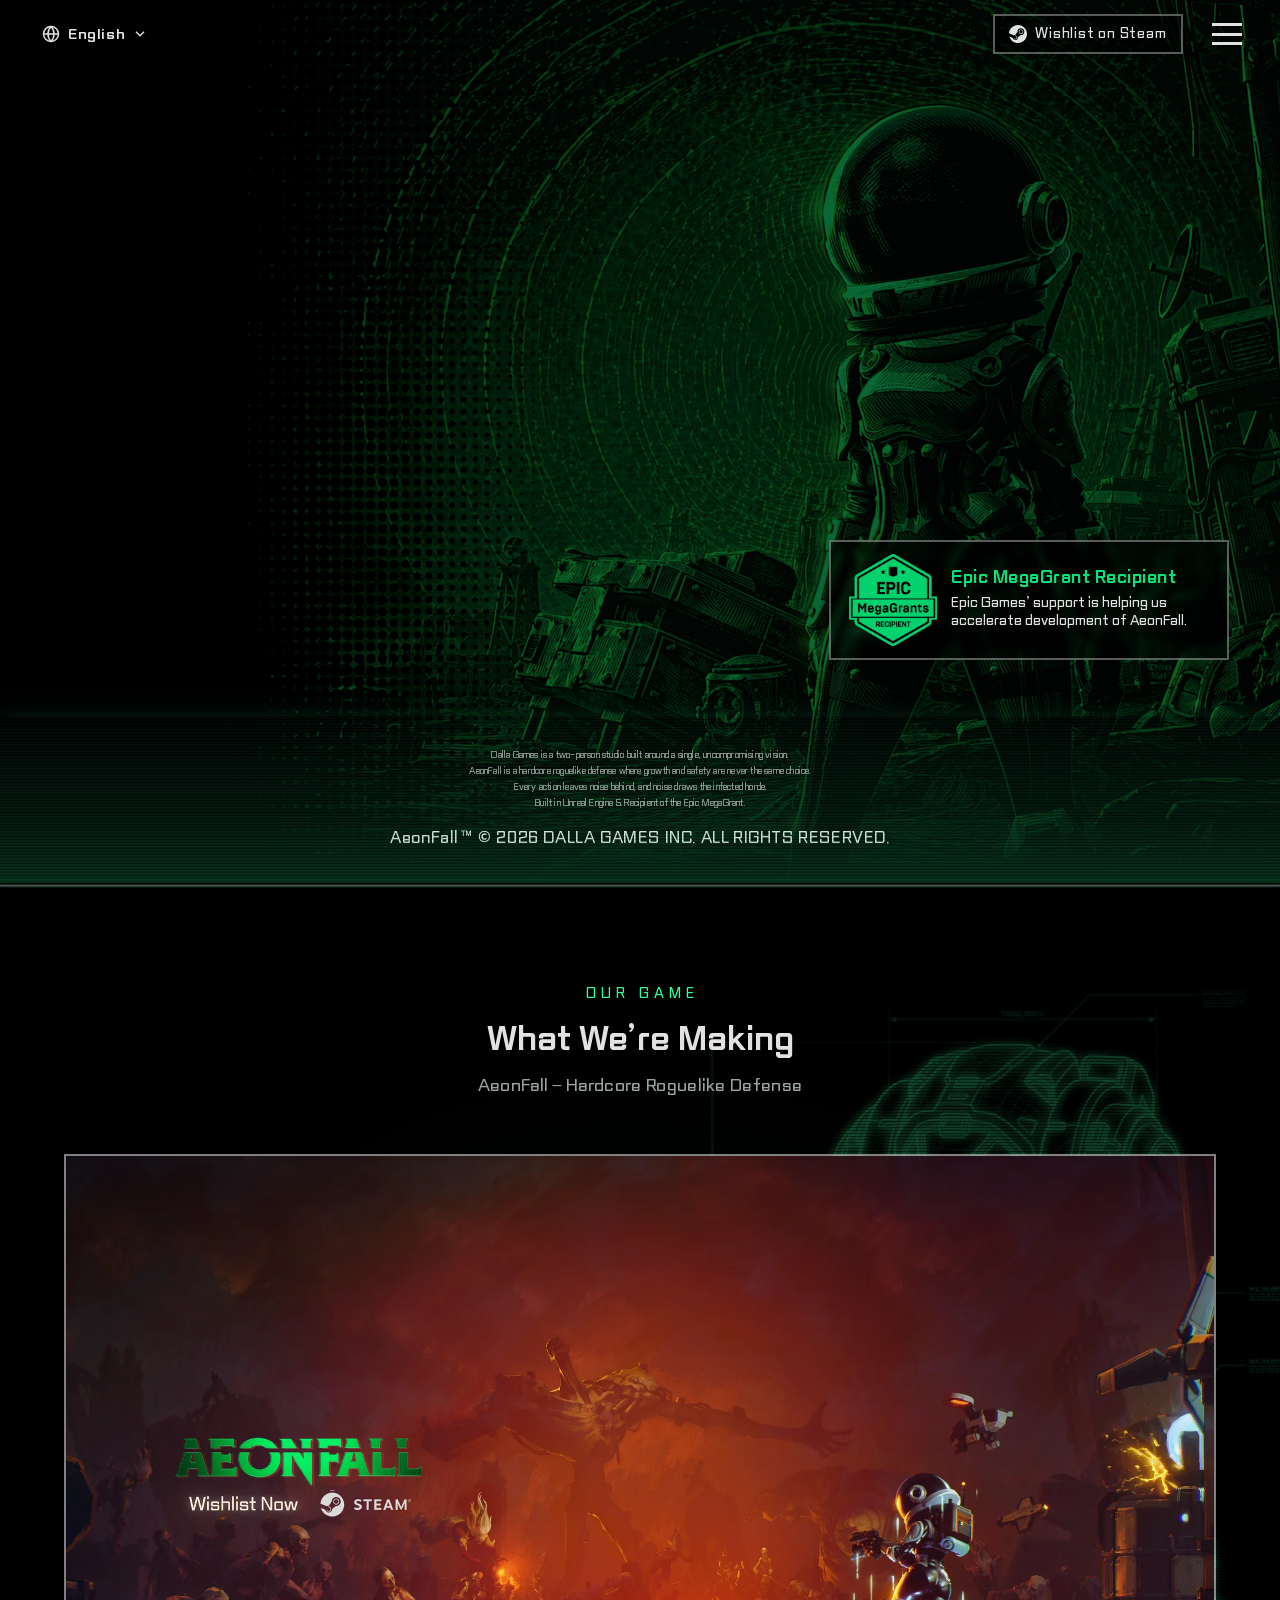
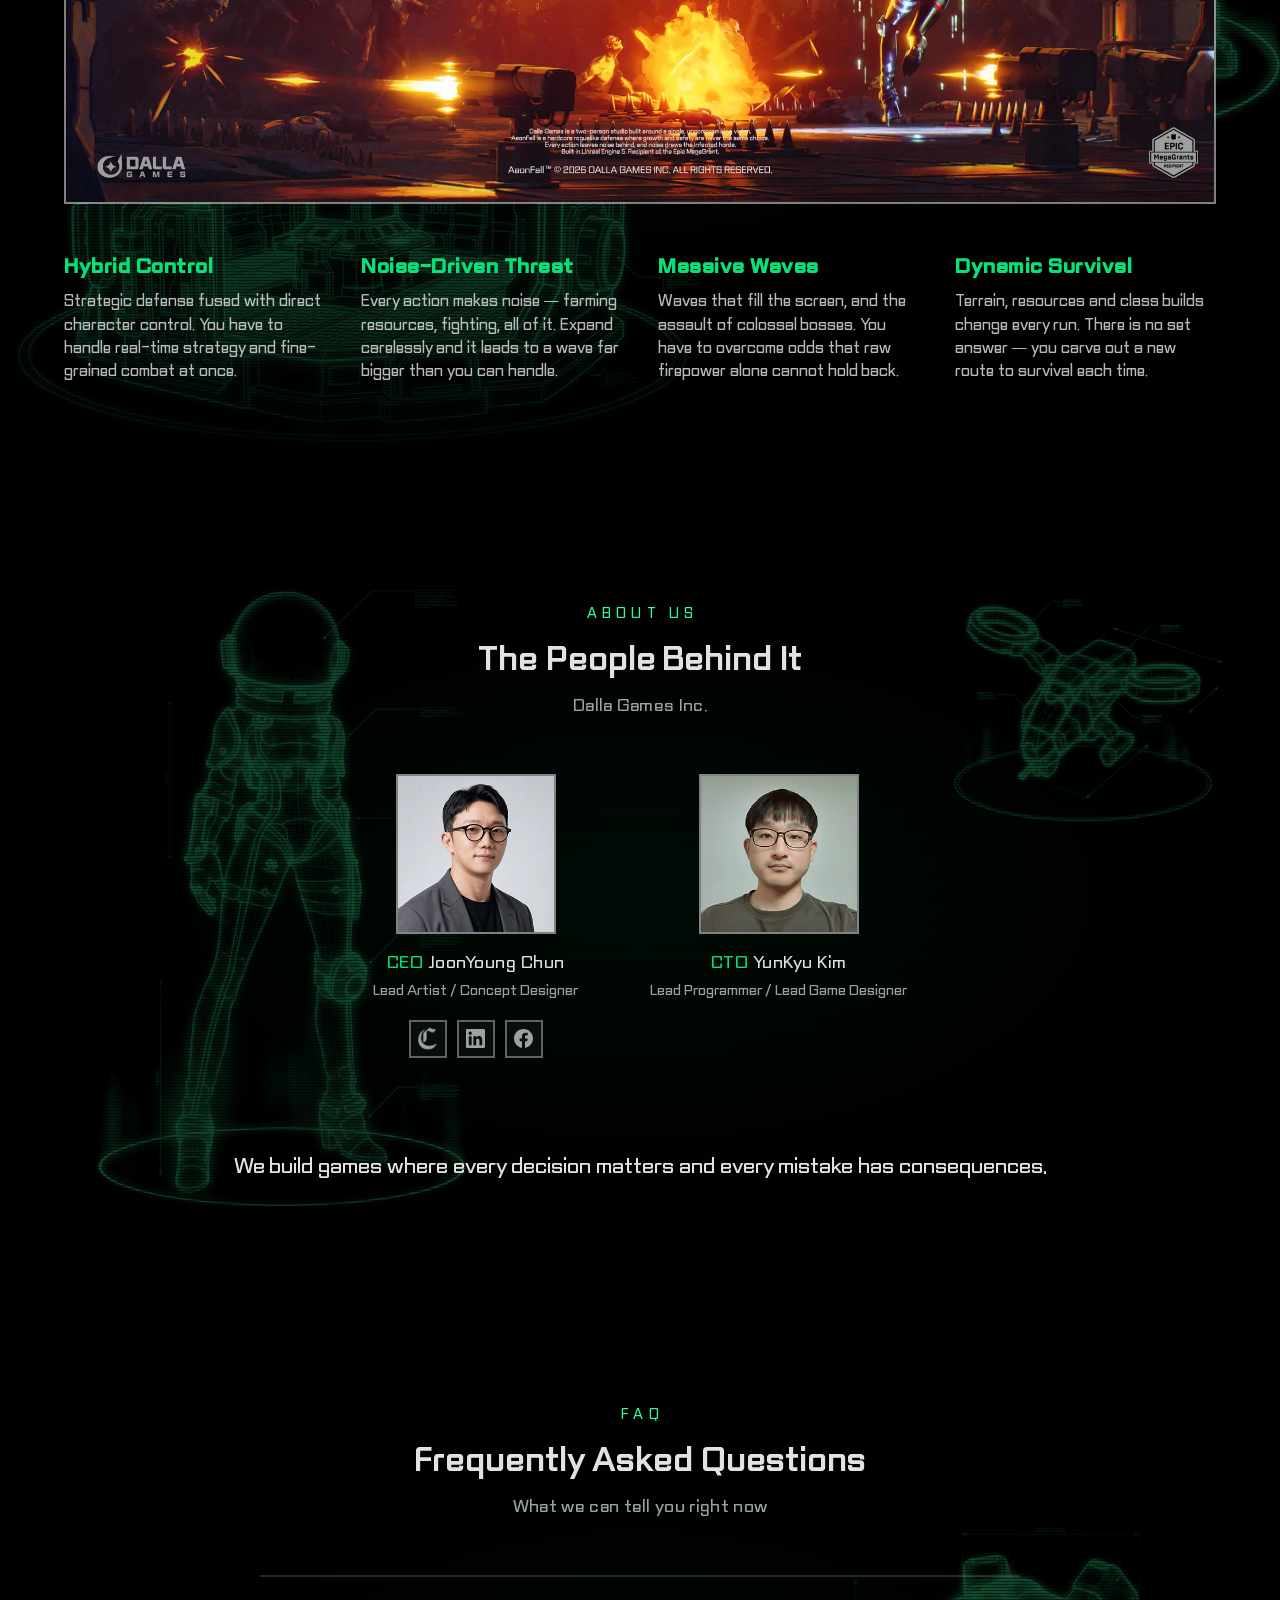
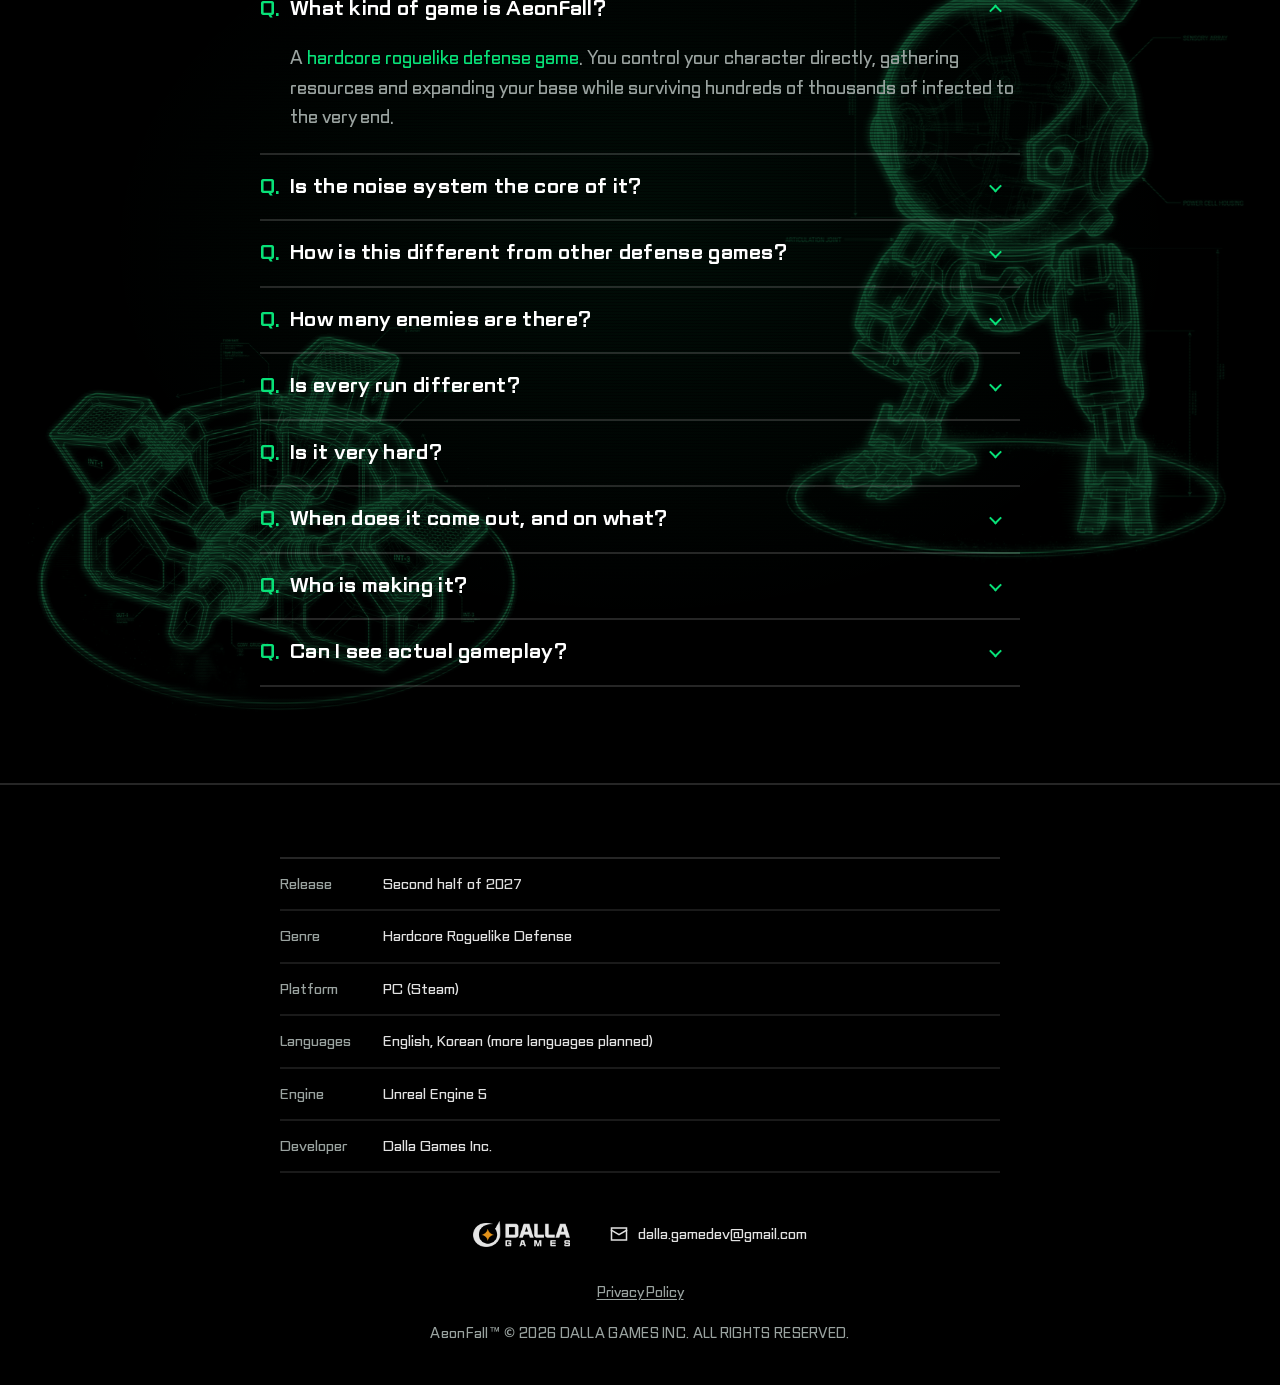
==== commit e4823b75: "Use the new gameplay trailer for the hero video and YouTube links Hero loop re-encoded from the v14 " ====
--- a/index.html
+++ b/index.html
@@ -188,13 +188,13 @@
       {
         "@type": "VideoObject",
         "@id": "https://dallagames.com/#trailer",
-        "name": "One Noise and It's Over: Hardcore Roguelike Defense - AeonFall (Official Gameplay)",
+        "name": "One Sound Is All It Takes | AeonFall Gameplay Trailer",
         "description": "Official gameplay trailer for AeonFall, a hardcore roguelike defense game by Dalla Games.",
-        "thumbnailUrl": "https://i.ytimg.com/vi/hbOC0TWPv0c/maxresdefault.jpg",
-        "uploadDate": "2026-07-06T12:37:35-07:00",
-        "duration": "PT1M59S",
-        "embedUrl": "https://www.youtube.com/embed/hbOC0TWPv0c",
-        "url": "https://www.youtube.com/watch?v=hbOC0TWPv0c",
+        "thumbnailUrl": "https://i.ytimg.com/vi/MTjmNXMEQUo/maxresdefault.jpg",
+        "uploadDate": "2026-11-05T09:30:28-08:00",
+        "duration": "PT41S",
+        "embedUrl": "https://www.youtube.com/embed/MTjmNXMEQUo",
+        "url": "https://www.youtube.com/watch?v=MTjmNXMEQUo",
         "publisher": {
           "@id": "https://dallagames.com/#org"
         }
@@ -283,33 +283,33 @@
 
   <!-- css/js 뒤의 ?v= 는 캐시 무효화용 버전. 파일을 고치면 이 숫자를 함께 올린다.
        (안 올리면 방문자 브라우저가 최대 10분간 옛 파일을 그대로 쓴다) -->
-  <link rel="stylesheet" href="style.css?v=40" />
+  <link rel="stylesheet" href="style.css?v=41" />
 
   <!-- 히어로 특수효과: 스캐너 스윕 리빌 (기존 코드와 분리된 추가 파일)
        JS는 head에서 동기 로드 — 첫 페인트 전에 스캔 커버를 씌워 깜빡임(FOUC)을 막는다. -->
-  <link rel="stylesheet" href="hero-fx.css?v=40" />
-  <script src="hero-fx.js?v=40"></script>
+  <link rel="stylesheet" href="hero-fx.css?v=41" />
+  <script src="hero-fx.js?v=41"></script>
   <!-- 히어로 배경 영상 레이어 -->
-  <link rel="stylesheet" href="hero-bg-swap.css?v=40" />
+  <link rel="stylesheet" href="hero-bg-swap.css?v=41" />
 
   <!-- 마우스 커서 잔상(트레일) 스타일 — 스크립트는 body 끝에서 로드 -->
-  <link rel="stylesheet" href="cursor-trail.css?v=40" />
+  <link rel="stylesheet" href="cursor-trail.css?v=41" />
 
   <!-- 다국어(로컬라이제이션) 국기 버튼 스타일 — 스크립트는 body 끝에서 로드 -->
-  <link rel="stylesheet" href="i18n.css?v=40" />
+  <link rel="stylesheet" href="i18n.css?v=41" />
 
   <!-- 추가 섹션(FAQ) 스타일 -->
-  <link rel="stylesheet" href="enhancements.css?v=40" />
+  <link rel="stylesheet" href="enhancements.css?v=41" />
   <!-- 섹션 배경: 인게임 팝업 홀로그램 (빼려면 이 줄만 지운다) -->
-  <link rel="stylesheet" href="sections-bg.css?v=40" />
+  <link rel="stylesheet" href="sections-bg.css?v=41" />
   <!-- 섹션 높이 + 스크롤 스냅, PC 전용 (빼려면 이 줄만 지운다) -->
-  <link rel="stylesheet" href="sections-snap.css?v=40" />
+  <link rel="stylesheet" href="sections-snap.css?v=41" />
 
   <!-- 방문자 분석(GA4) + 스팀 위시리스트 클릭 추적.
        head 에 두는 이유: 아주 짧게 머물다 나가는 방문도 집계되게 하기 위함.
        내부에서 gtag 를 async 로 불러오므로 렌더링은 막지 않는다.
        측정 ID 를 넣기 전까지는 아무 것도 하지 않는다 → analytics.js 상단 참고. -->
-  <script src="analytics.js?v=40"></script>
+  <script src="analytics.js?v=41"></script>
 </head>
 <body>
 
@@ -372,7 +372,7 @@
         <!-- 푸터 메일 링크와 같은 선 아이콘 -->
         <svg viewBox="0 0 24 24" fill="none" stroke="currentColor" stroke-width="2" stroke-linecap="square" aria-hidden="true" focusable="false"><rect width="20" height="16" x="2" y="4"/><path d="m22 7-10 6L2 7"/></svg>
       </a>
-      <a href="https://www.youtube.com/watch?v=hbOC0TWPv0c" target="_blank" rel="noopener" class="social-link" aria-label="YouTube">
+      <a href="https://www.youtube.com/watch?v=MTjmNXMEQUo" target="_blank" rel="noopener" class="social-link" aria-label="YouTube">
         <img src="images/youtube.svg" alt="YouTube" />
       </a>
       <a href="https://store.steampowered.com/app/4582730/THE_AEON_FALL/" target="_blank" rel="noopener" class="social-link" aria-label="Steam">
@@ -400,8 +400,8 @@
              영상을 못 받는 경우의 대비는 hero-video.js 의 error 처리에 있다. -->
         <video
           class="hero-bg-video"
-          data-src="video/hero-loop.mp4"
-          data-src-mobile="video/hero-loop_m.mp4"
+          data-src="video/hero-loop.mp4?v=2"
+          data-src-mobile="video/hero-loop_m.mp4?v=2"
           muted loop playsinline
           preload="auto"></video>
         <!-- 오프닝 녹색 필터: 스캔 동안 영상을 어두운 녹색 모노톤으로 보이게 하는 층.
@@ -471,7 +471,7 @@
           </button>
           <iframe
             id="trailerFrame"
-            data-src="https://www.youtube-nocookie.com/embed/hbOC0TWPv0c?rel=0&autoplay=1"
+            data-src="https://www.youtube-nocookie.com/embed/MTjmNXMEQUo?rel=0&autoplay=1"
             title="AeonFall — Trailer"
             allow="accelerometer; autoplay; clipboard-write; encrypted-media; gyroscope; picture-in-picture; web-share"
             allowfullscreen></iframe>
@@ -803,15 +803,15 @@
     </p>
   </footer>
 
-  <script src="script.js?v=40"></script>
+  <script src="script.js?v=41"></script>
   <!-- 합성 사운드 효과 (타이핑/CRT/스팀 버튼) — 기존 코드와 분리된 추가 파일 -->
-  <script src="sfx.js?v=40"></script>
+  <script src="sfx.js?v=41"></script>
   <!-- 마우스 커서 잔상(트레일) — 기존 코드와 분리된 추가 파일 -->
-  <script src="cursor-trail.js?v=40"></script>
+  <script src="cursor-trail.js?v=41"></script>
   <!-- 다국어(로컬라이제이션) — 국기 클릭 시 지정 영역 언어 전환 -->
-  <script src="i18n.js?v=40"></script>
+  <script src="i18n.js?v=41"></script>
 
   <!-- 히어로 배경 영상: 데스크톱에서만 내려받아 재생 -->
-  <script src="hero-video.js?v=40"></script>
+  <script src="hero-video.js?v=41"></script>
 </body>
 </html>
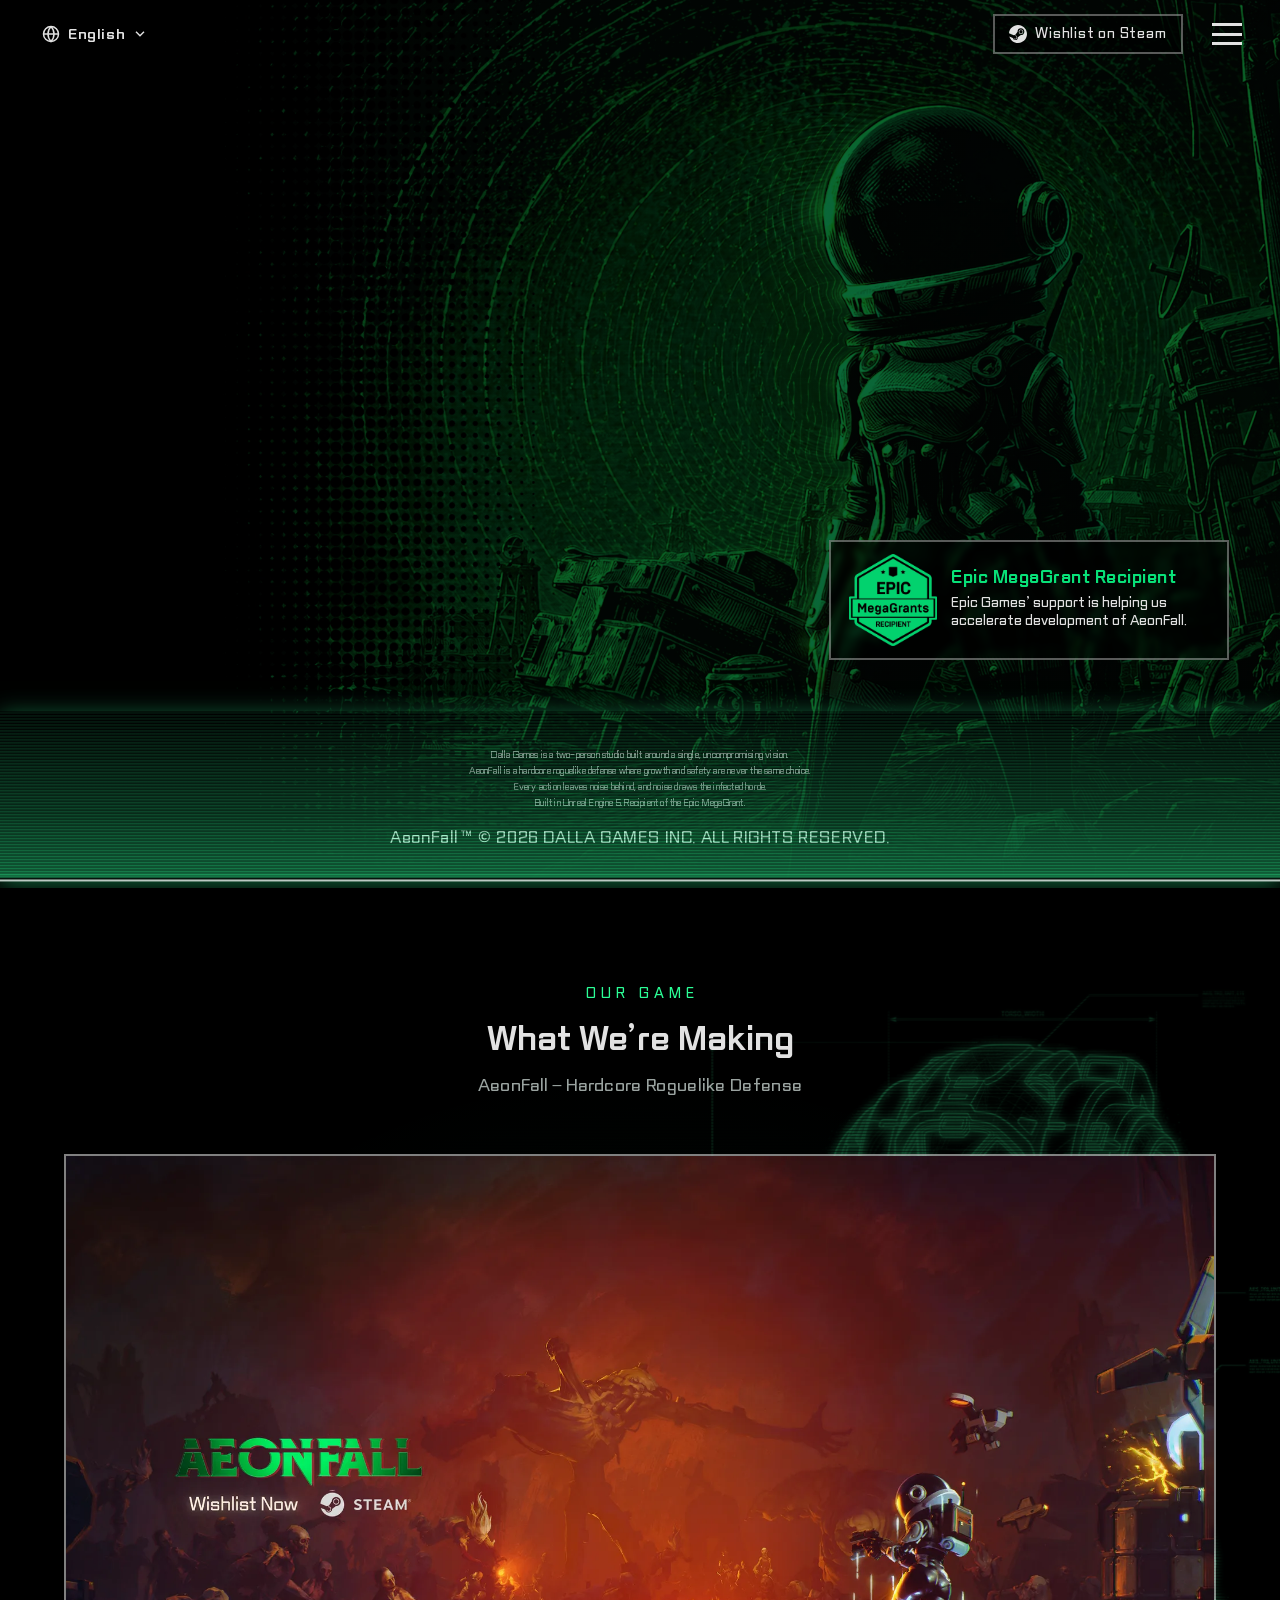
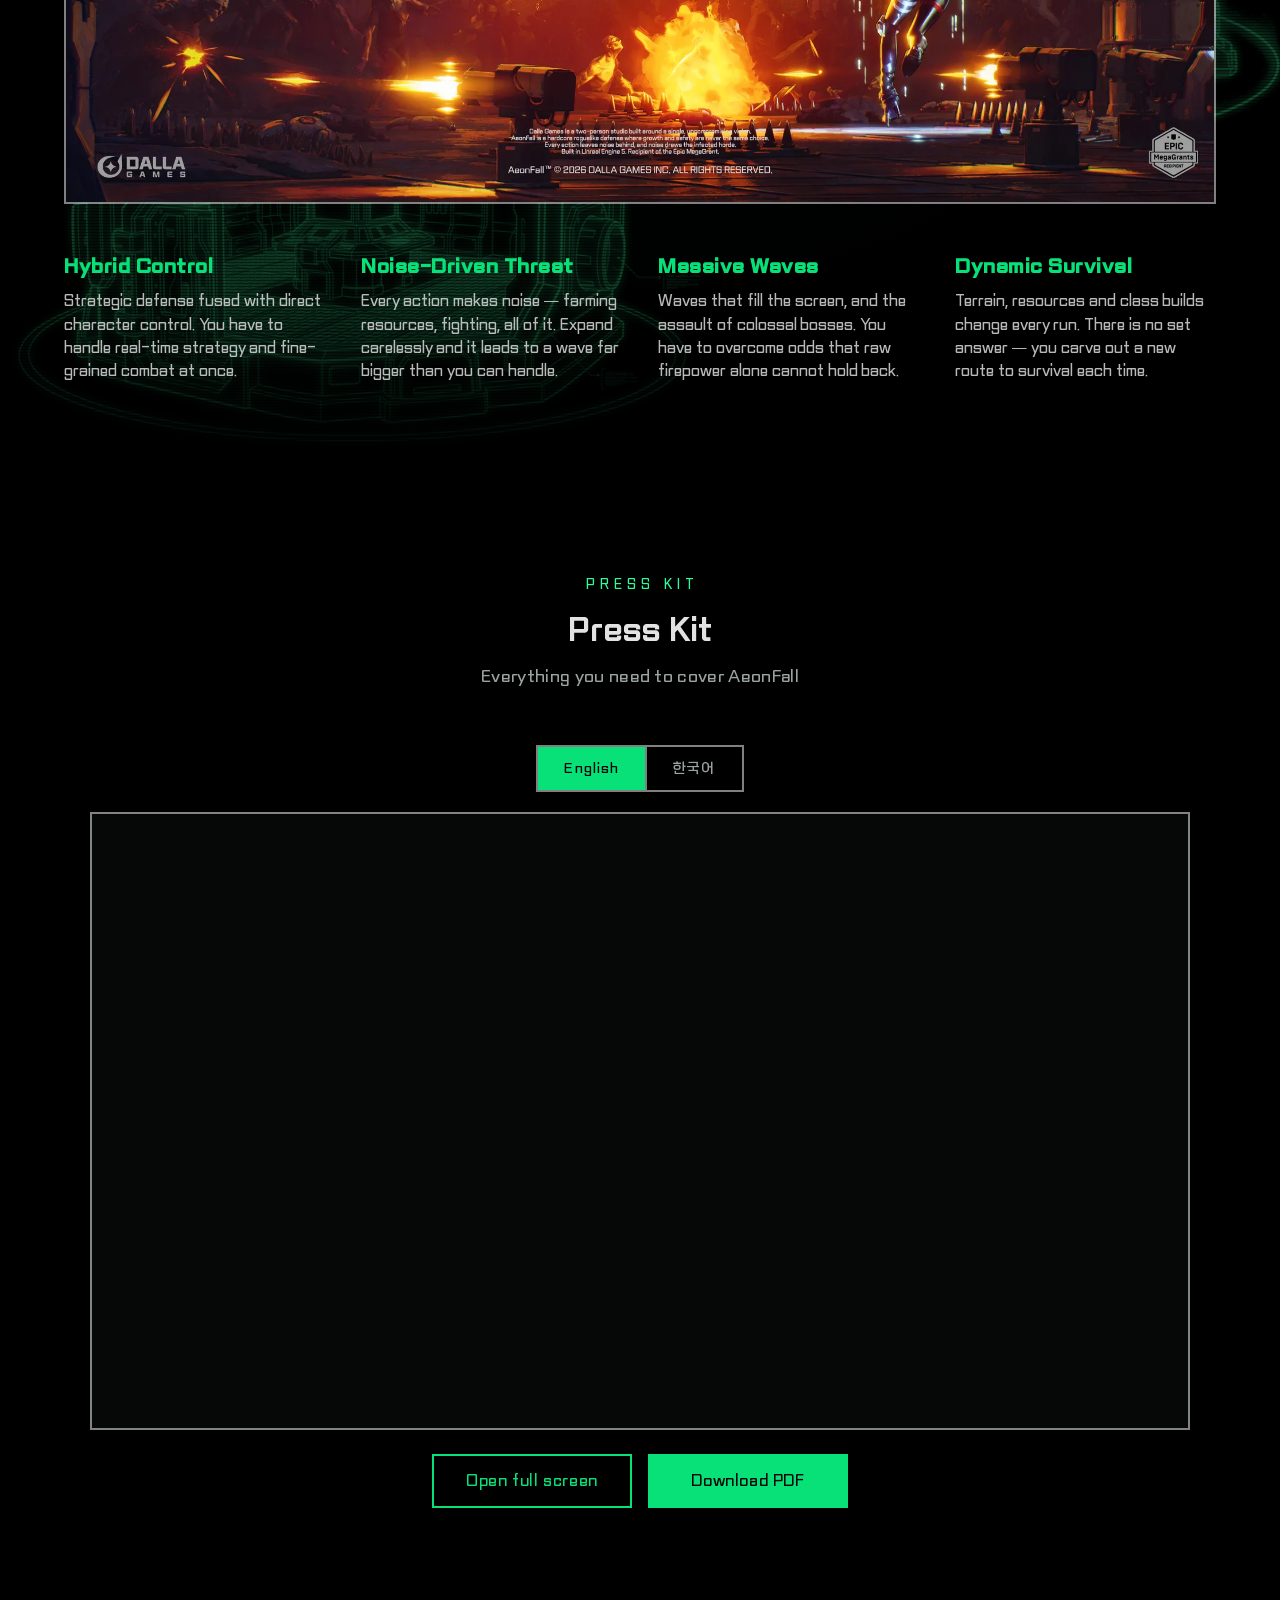
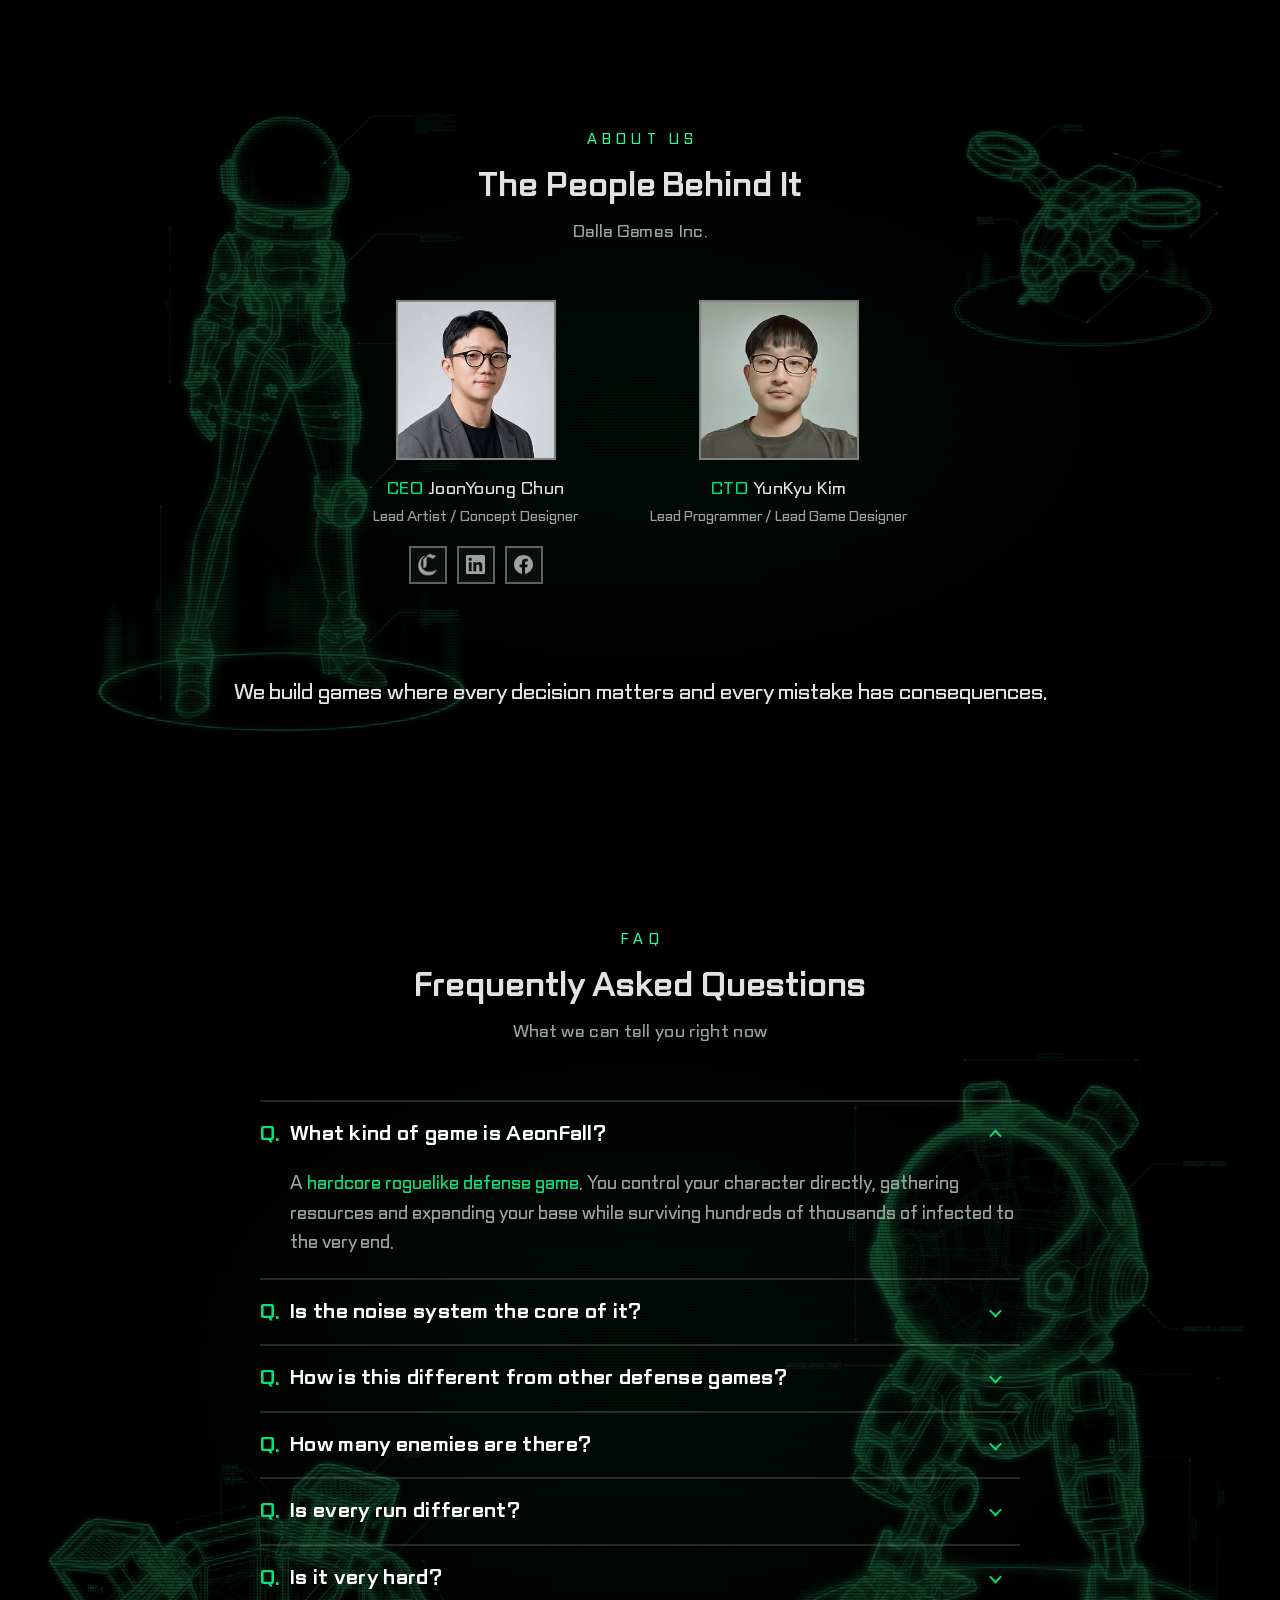
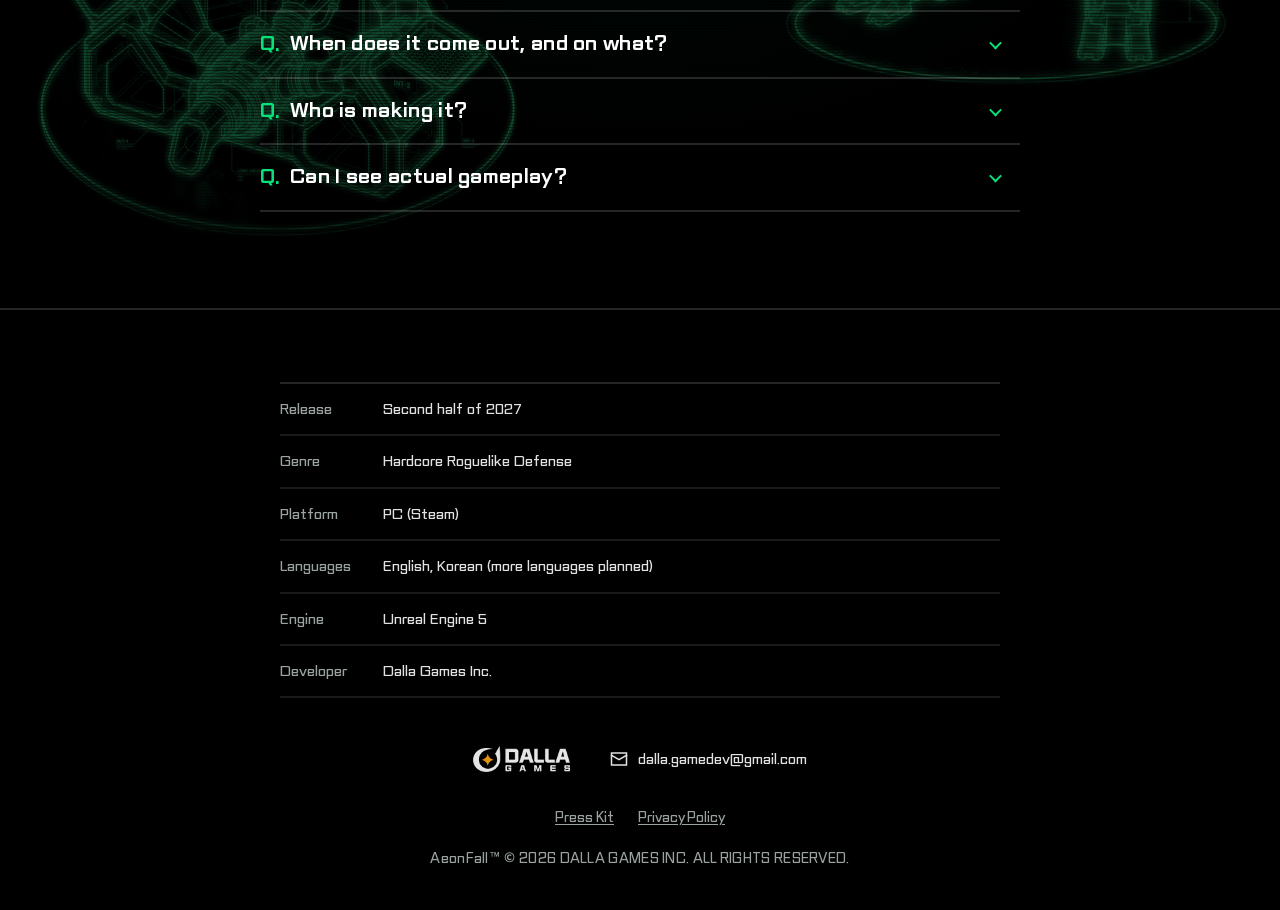
==== commit c2672885: "Add a press kit section below OUR GAME (EN/KO Canva deck + PDF) Co-Authored-By: Claude Opus 5.5 <nor" ====
--- a/index.html
+++ b/index.html
@@ -283,33 +283,35 @@
 
   <!-- css/js 뒤의 ?v= 는 캐시 무효화용 버전. 파일을 고치면 이 숫자를 함께 올린다.
        (안 올리면 방문자 브라우저가 최대 10분간 옛 파일을 그대로 쓴다) -->
-  <link rel="stylesheet" href="style.css?v=41" />
+  <link rel="stylesheet" href="style.css?v=42" />
 
   <!-- 히어로 특수효과: 스캐너 스윕 리빌 (기존 코드와 분리된 추가 파일)
        JS는 head에서 동기 로드 — 첫 페인트 전에 스캔 커버를 씌워 깜빡임(FOUC)을 막는다. -->
-  <link rel="stylesheet" href="hero-fx.css?v=41" />
-  <script src="hero-fx.js?v=41"></script>
+  <link rel="stylesheet" href="hero-fx.css?v=42" />
+  <script src="hero-fx.js?v=42"></script>
   <!-- 히어로 배경 영상 레이어 -->
-  <link rel="stylesheet" href="hero-bg-swap.css?v=41" />
+  <link rel="stylesheet" href="hero-bg-swap.css?v=42" />
 
   <!-- 마우스 커서 잔상(트레일) 스타일 — 스크립트는 body 끝에서 로드 -->
-  <link rel="stylesheet" href="cursor-trail.css?v=41" />
+  <link rel="stylesheet" href="cursor-trail.css?v=42" />
 
   <!-- 다국어(로컬라이제이션) 국기 버튼 스타일 — 스크립트는 body 끝에서 로드 -->
-  <link rel="stylesheet" href="i18n.css?v=41" />
+  <link rel="stylesheet" href="i18n.css?v=42" />
 
   <!-- 추가 섹션(FAQ) 스타일 -->
-  <link rel="stylesheet" href="enhancements.css?v=41" />
+  <link rel="stylesheet" href="enhancements.css?v=42" />
   <!-- 섹션 배경: 인게임 팝업 홀로그램 (빼려면 이 줄만 지운다) -->
-  <link rel="stylesheet" href="sections-bg.css?v=41" />
+  <link rel="stylesheet" href="sections-bg.css?v=42" />
   <!-- 섹션 높이 + 스크롤 스냅, PC 전용 (빼려면 이 줄만 지운다) -->
-  <link rel="stylesheet" href="sections-snap.css?v=41" />
+  <link rel="stylesheet" href="sections-snap.css?v=42" />
+  <!-- 프레스킷 섹션 -->
+  <link rel="stylesheet" href="presskit.css?v=42" />
 
   <!-- 방문자 분석(GA4) + 스팀 위시리스트 클릭 추적.
        head 에 두는 이유: 아주 짧게 머물다 나가는 방문도 집계되게 하기 위함.
        내부에서 gtag 를 async 로 불러오므로 렌더링은 막지 않는다.
        측정 ID 를 넣기 전까지는 아무 것도 하지 않는다 → analytics.js 상단 참고. -->
-  <script src="analytics.js?v=41"></script>
+  <script src="analytics.js?v=42"></script>
 </head>
 <body>
 
@@ -362,6 +364,7 @@
   <nav class="nav" id="navMenu" aria-label="Menu">
     <a href="#home" class="nav-link"><span class="nav-main" data-i18n="nav.home">Home</span><span class="nav-sub">HOME</span></a>
     <a href="#games" class="nav-link"><span class="nav-main" data-i18n="nav.game">Game</span><span class="nav-sub">GAME</span></a>
+    <a href="#press" class="nav-link"><span class="nav-main" data-i18n="nav.press">Press Kit</span><span class="nav-sub">PRESS KIT</span></a>
     <a href="#about" class="nav-link"><span class="nav-main" data-i18n="nav.about">About</span><span class="nav-sub">ABOUT</span></a>
     <a href="#faq" class="nav-link"><span class="nav-main" data-i18n="nav.faq">FAQ</span><span class="nav-sub">FAQ</span></a>
     <a href="#contact" class="nav-link"><span class="nav-main" data-i18n="nav.contact">Contact</span><span class="nav-sub">CONTACT</span></a>
@@ -577,6 +580,46 @@
       </div>
     </section>
 
+    <!-- ===================== PRESS KIT =====================
+         Canva 로 만든 프레스킷(16:9 슬라이드)을 그대로 보여 주는 섹션.
+         - 영문/한글 두 버전. 처음엔 사이트에서 고른 언어(한국어면 한글, 그 외는 영문)로 열린다.
+         - 아래 버튼으로 언어를 바꾸면 슬라이드·새 탭 링크·PDF 링크가 함께 바뀐다(presskit.js).
+         - Canva 화면은 섹션 근처까지 스크롤했을 때 불러온다(loading="lazy") → 첫 화면 속도에 영향 없음.
+         - 기자에게 줄 주소: https://dallagames.com/#press -->
+    <section class="presskit" id="press">
+      <div class="section-inner">
+        <div class="sec-head">
+          <span class="sec-kicker">PRESS KIT</span>
+          <h2 class="sec-title font-medium" data-i18n="press.heading">Press Kit</h2>
+          <p class="sec-sub" data-i18n="press.subtitle">Everything you need to cover AeonFall</p>
+        </div>
+
+        <!-- 언어 전환 버튼 (EN / KO). data-deck 값이 presskit.js 의 DECKS 키와 같아야 한다. -->
+        <div class="pk-langs" role="group" aria-label="Press kit language">
+          <button type="button" class="pk-lang" data-deck="en">English</button>
+          <button type="button" class="pk-lang" data-deck="ko">한국어</button>
+        </div>
+
+        <!-- 16:9 슬라이드 틀. 안의 iframe 주소는 presskit.js 가 언어에 맞게 넣는다. -->
+        <div class="pk-frame">
+          <iframe id="pkViewer" loading="lazy" allowfullscreen allow="fullscreen"
+                  title="AeonFall Press Kit"
+                  src="https://www.canva.com/design/DAHaEAFaDok/GoHfrveLz-ZiZrDf_n-Tiw/view?embed"></iframe>
+        </div>
+
+        <div class="pk-actions">
+          <a id="pkOpen" class="pk-btn" target="_blank" rel="noopener"
+             href="https://www.canva.com/design/DAHaEAFaDok/GoHfrveLz-ZiZrDf_n-Tiw/view">
+            <span data-i18n="press.open">Open full screen</span>
+          </a>
+          <a id="pkPdf" class="pk-btn pk-btn-fill" download
+             href="presskit/AeonFall_PressKit_EN.pdf">
+            <span data-i18n="press.pdf">Download PDF</span>
+          </a>
+        </div>
+      </div>
+    </section>
+
     <!-- ===================== ABOUT US ===================== -->
     <section class="about" id="about">
       <div class="section-inner">
@@ -794,6 +837,7 @@
 
     <!-- 개인정보처리방침 -->
     <nav class="footer-legal" aria-label="Legal">
+      <a href="#press" data-i18n="legal.press">Press Kit</a>
       <a href="privacy.html" data-i18n="legal.privacy">Privacy Policy</a>
     </nav>
 
@@ -803,15 +847,17 @@
     </p>
   </footer>
 
-  <script src="script.js?v=41"></script>
+  <script src="script.js?v=42"></script>
   <!-- 합성 사운드 효과 (타이핑/CRT/스팀 버튼) — 기존 코드와 분리된 추가 파일 -->
-  <script src="sfx.js?v=41"></script>
+  <script src="sfx.js?v=42"></script>
   <!-- 마우스 커서 잔상(트레일) — 기존 코드와 분리된 추가 파일 -->
-  <script src="cursor-trail.js?v=41"></script>
+  <script src="cursor-trail.js?v=42"></script>
   <!-- 다국어(로컬라이제이션) — 국기 클릭 시 지정 영역 언어 전환 -->
-  <script src="i18n.js?v=41"></script>
+  <script src="i18n.js?v=42"></script>
+  <!-- 프레스킷: 언어 전환 (i18n.js 뒤에 와야 현재 언어를 읽을 수 있다) -->
+  <script src="presskit.js?v=42"></script>
 
   <!-- 히어로 배경 영상: 데스크톱에서만 내려받아 재생 -->
-  <script src="hero-video.js?v=41"></script>
+  <script src="hero-video.js?v=42"></script>
 </body>
 </html>
--- a/presskit.css
+++ b/presskit.css
@@ -0,0 +1,96 @@
+/* =========================================================================
+   PRESS KIT 섹션 (OUR GAME 아래)
+   - 본 사이트 규칙 그대로: 각진 모서리, 2px 반투명 흰 선, 네온 그린 강조.
+   ========================================================================= */
+.presskit {
+  background: var(--bg);
+  position: relative;
+}
+.presskit > .section-inner { position: relative; z-index: 1; }
+
+/* 언어 전환 버튼 줄 */
+.pk-langs {
+  display: flex;
+  justify-content: center;
+  gap: 0;
+  margin: 0 auto 20px;
+  width: max-content;
+  border: 2px solid rgba(255, 255, 255, 0.5);
+}
+.pk-lang {
+  font: inherit;
+  font-size: 14px;
+  letter-spacing: 0.08em;
+  padding: 10px 26px;
+  background: transparent;
+  color: var(--text-dim);
+  border: 0;
+  cursor: inherit;
+  transition: color 0.2s ease, background 0.2s ease;
+}
+.pk-lang + .pk-lang { border-left: 2px solid rgba(255, 255, 255, 0.5); }
+.pk-lang:hover { color: var(--mint-bright); }
+.pk-lang.is-active { background: var(--mint); color: #000; }
+
+/* 16:9 슬라이드 틀 */
+.pk-frame {
+  position: relative;
+  width: 100%;
+  max-width: 1100px;
+  margin: 0 auto;
+  aspect-ratio: 16 / 9;
+  border: 2px solid rgba(255, 255, 255, 0.5);
+  background: #050807;
+}
+.pk-frame iframe {
+  position: absolute;
+  inset: 0;
+  width: 100%;
+  height: 100%;
+  border: 0;
+}
+
+/* 아래 버튼 2개 */
+.pk-actions {
+  display: flex;
+  flex-wrap: wrap;
+  justify-content: center;
+  gap: 12px 16px;
+  margin-top: 24px;
+}
+.pk-btn {
+  display: inline-flex;
+  align-items: center;
+  justify-content: center;
+  min-width: 200px;
+  padding: 13px 26px;
+  border: 2px solid var(--mint);
+  color: var(--mint);
+  font-size: 15px;
+  letter-spacing: 0.04em;
+  text-decoration: none;
+  transition: color 0.2s ease, background 0.2s ease, border-color 0.2s ease;
+}
+.pk-btn:hover,
+.pk-btn:focus-visible { border-color: var(--mint-bright); color: var(--mint-bright); }
+.pk-btn-fill { background: var(--mint); color: #000; }
+.pk-btn-fill:hover,
+.pk-btn-fill:focus-visible { background: var(--mint-bright); color: #000; }
+
+/* PC: 다른 섹션처럼 화면 한 장 + 스냅 (sections-snap.css 와 같은 규칙) */
+@media (min-width: 769px) {
+  .presskit {
+    scroll-snap-align: start;
+    min-height: calc(100vh - var(--header-h));
+    display: flex;
+    align-items: center;
+  }
+  .presskit > .section-inner { width: 100%; padding-top: 96px; padding-bottom: 96px; }
+}
+
+/* 모바일: 버튼을 꽉 차게, 슬라이드는 작으니 "새 탭에서 크게 보기"를 맨 위로 */
+@media (max-width: 768px) {
+  .pk-actions { flex-direction: column; }
+  .pk-btn { width: 100%; min-width: 0; }
+  .pk-lang { padding: 10px 20px; }
+}
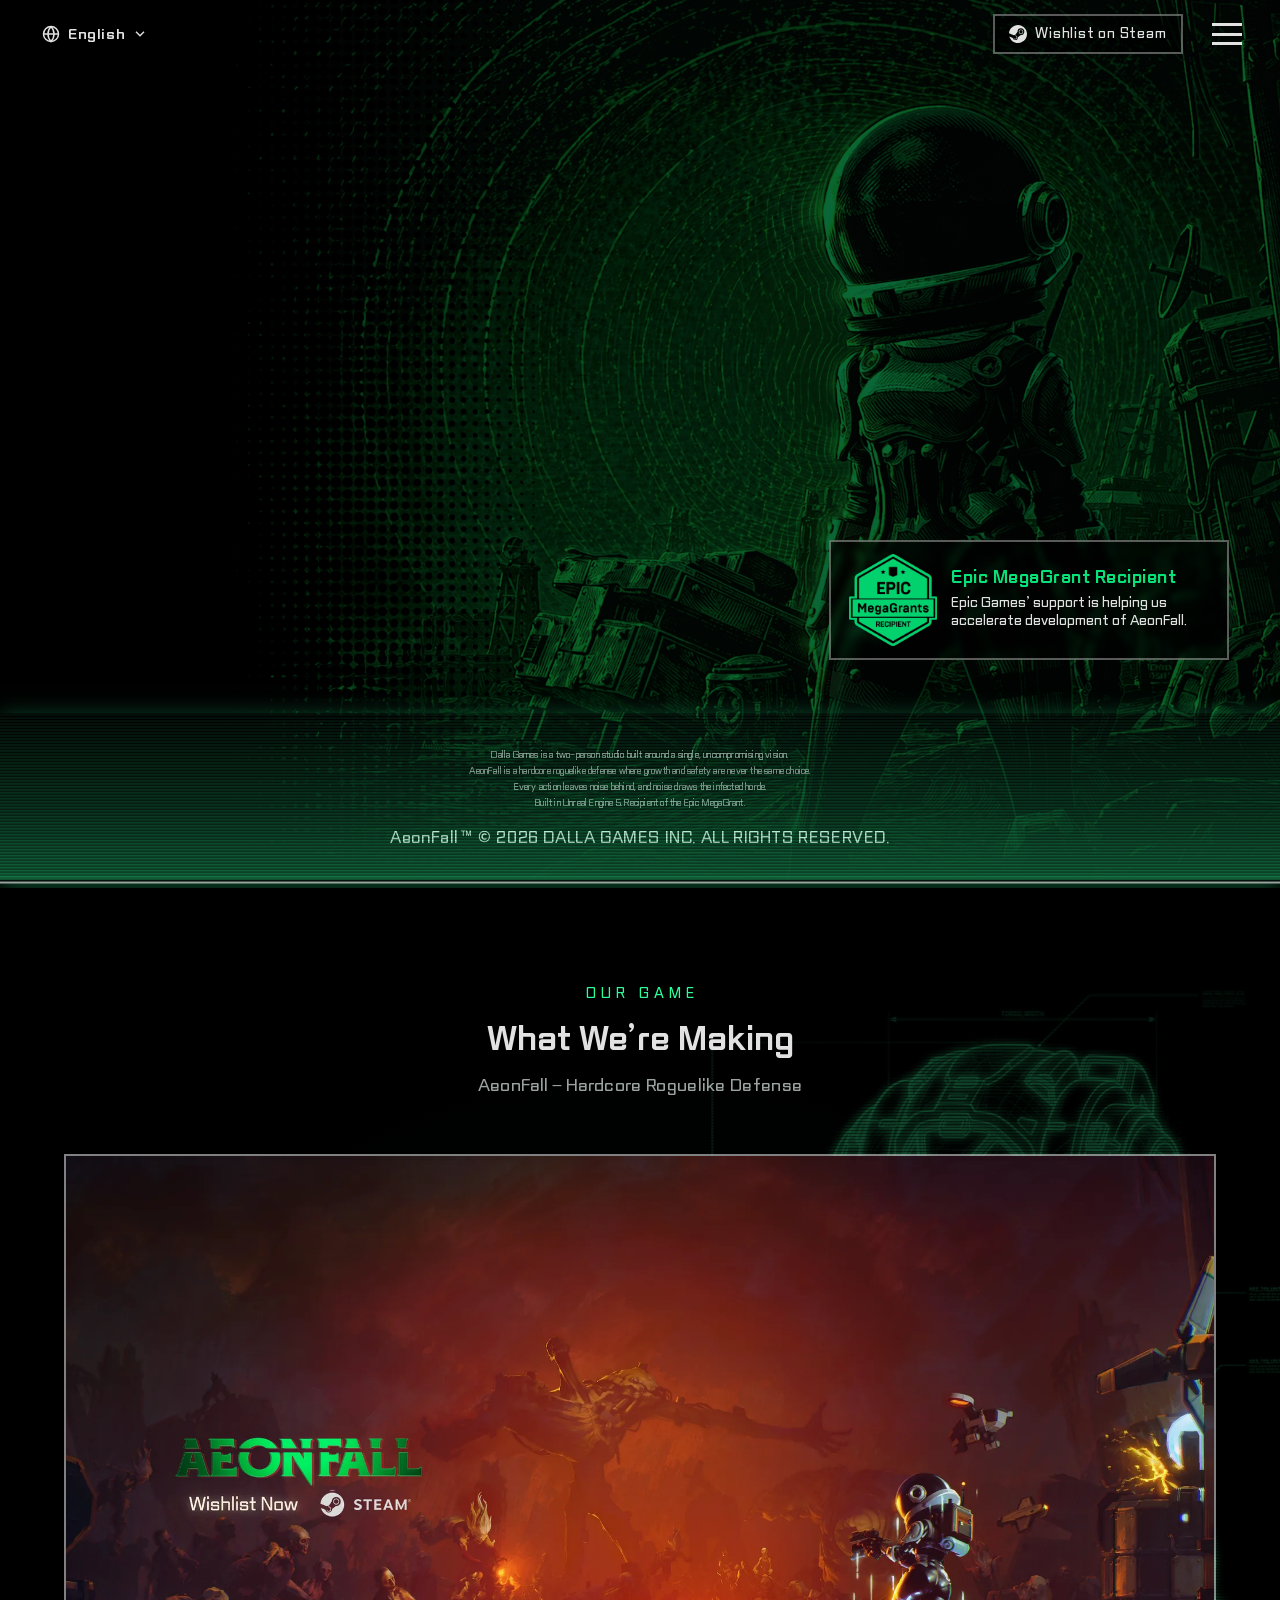
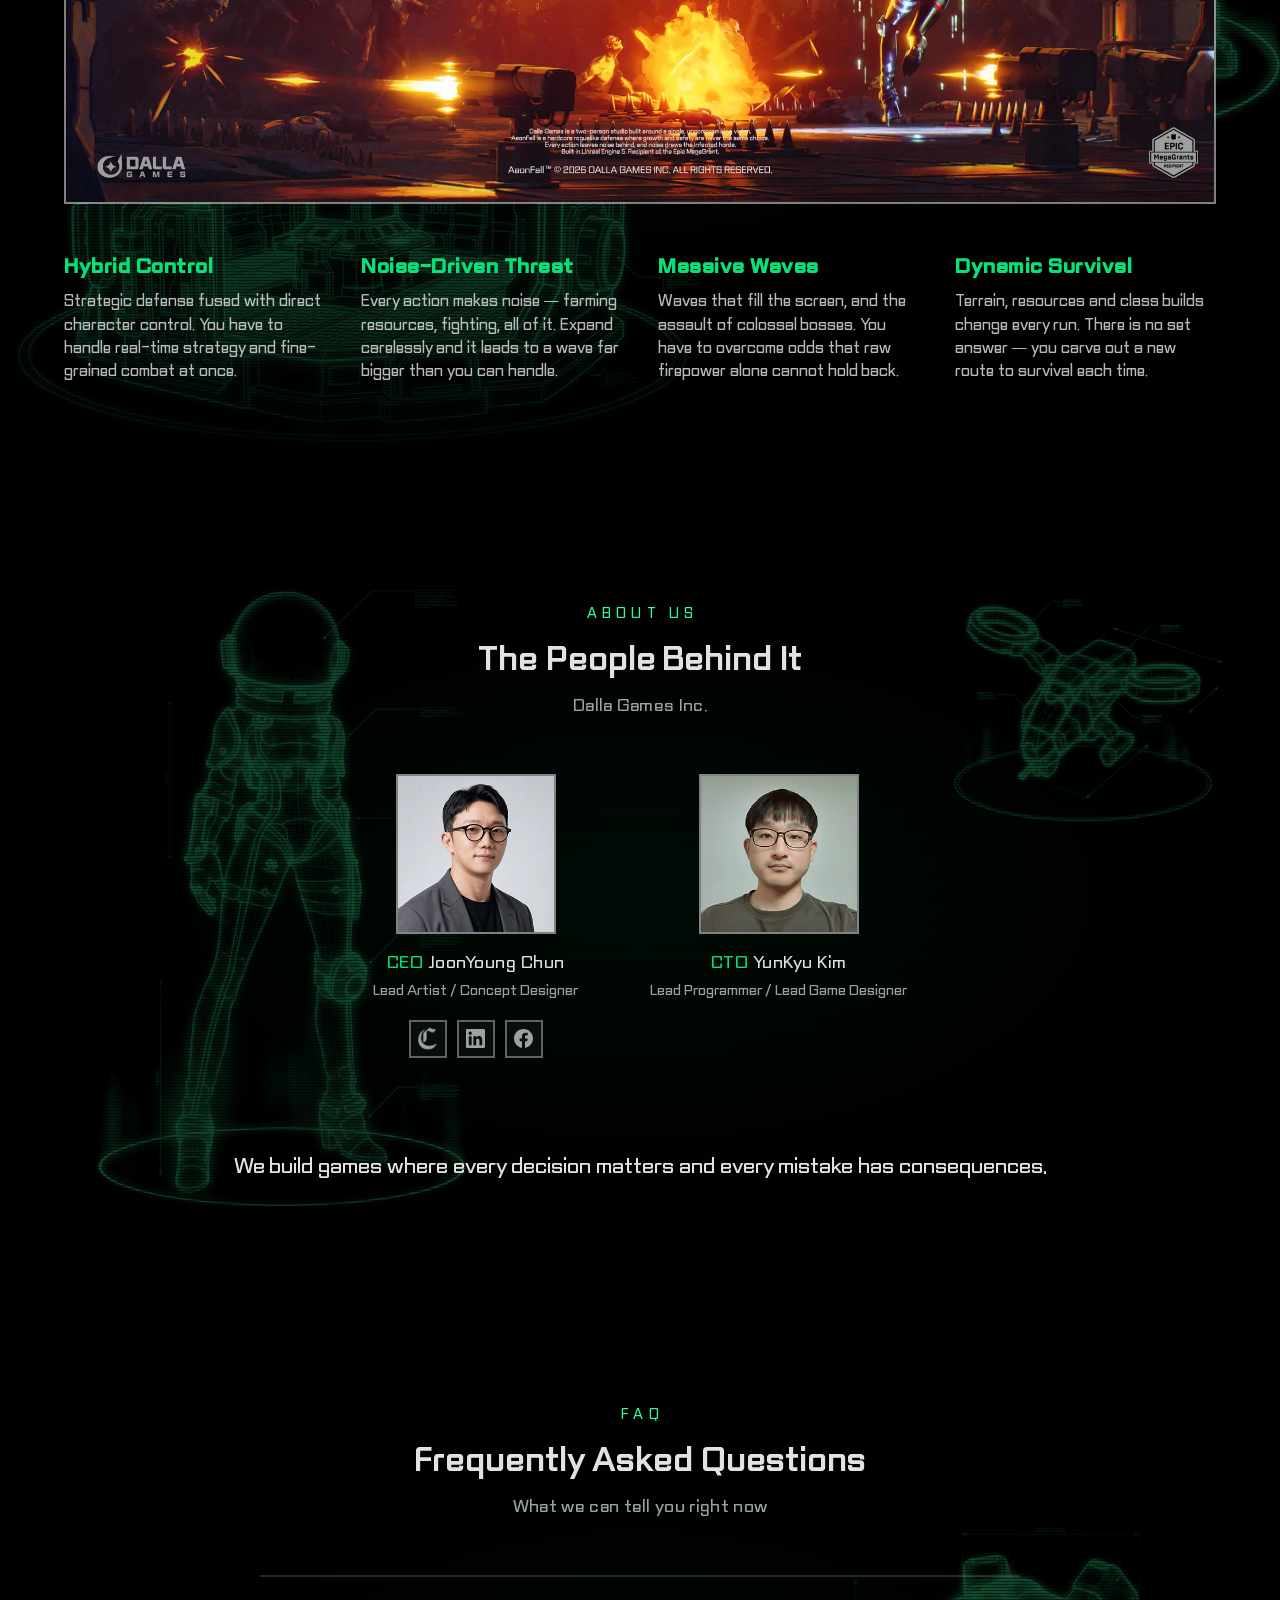
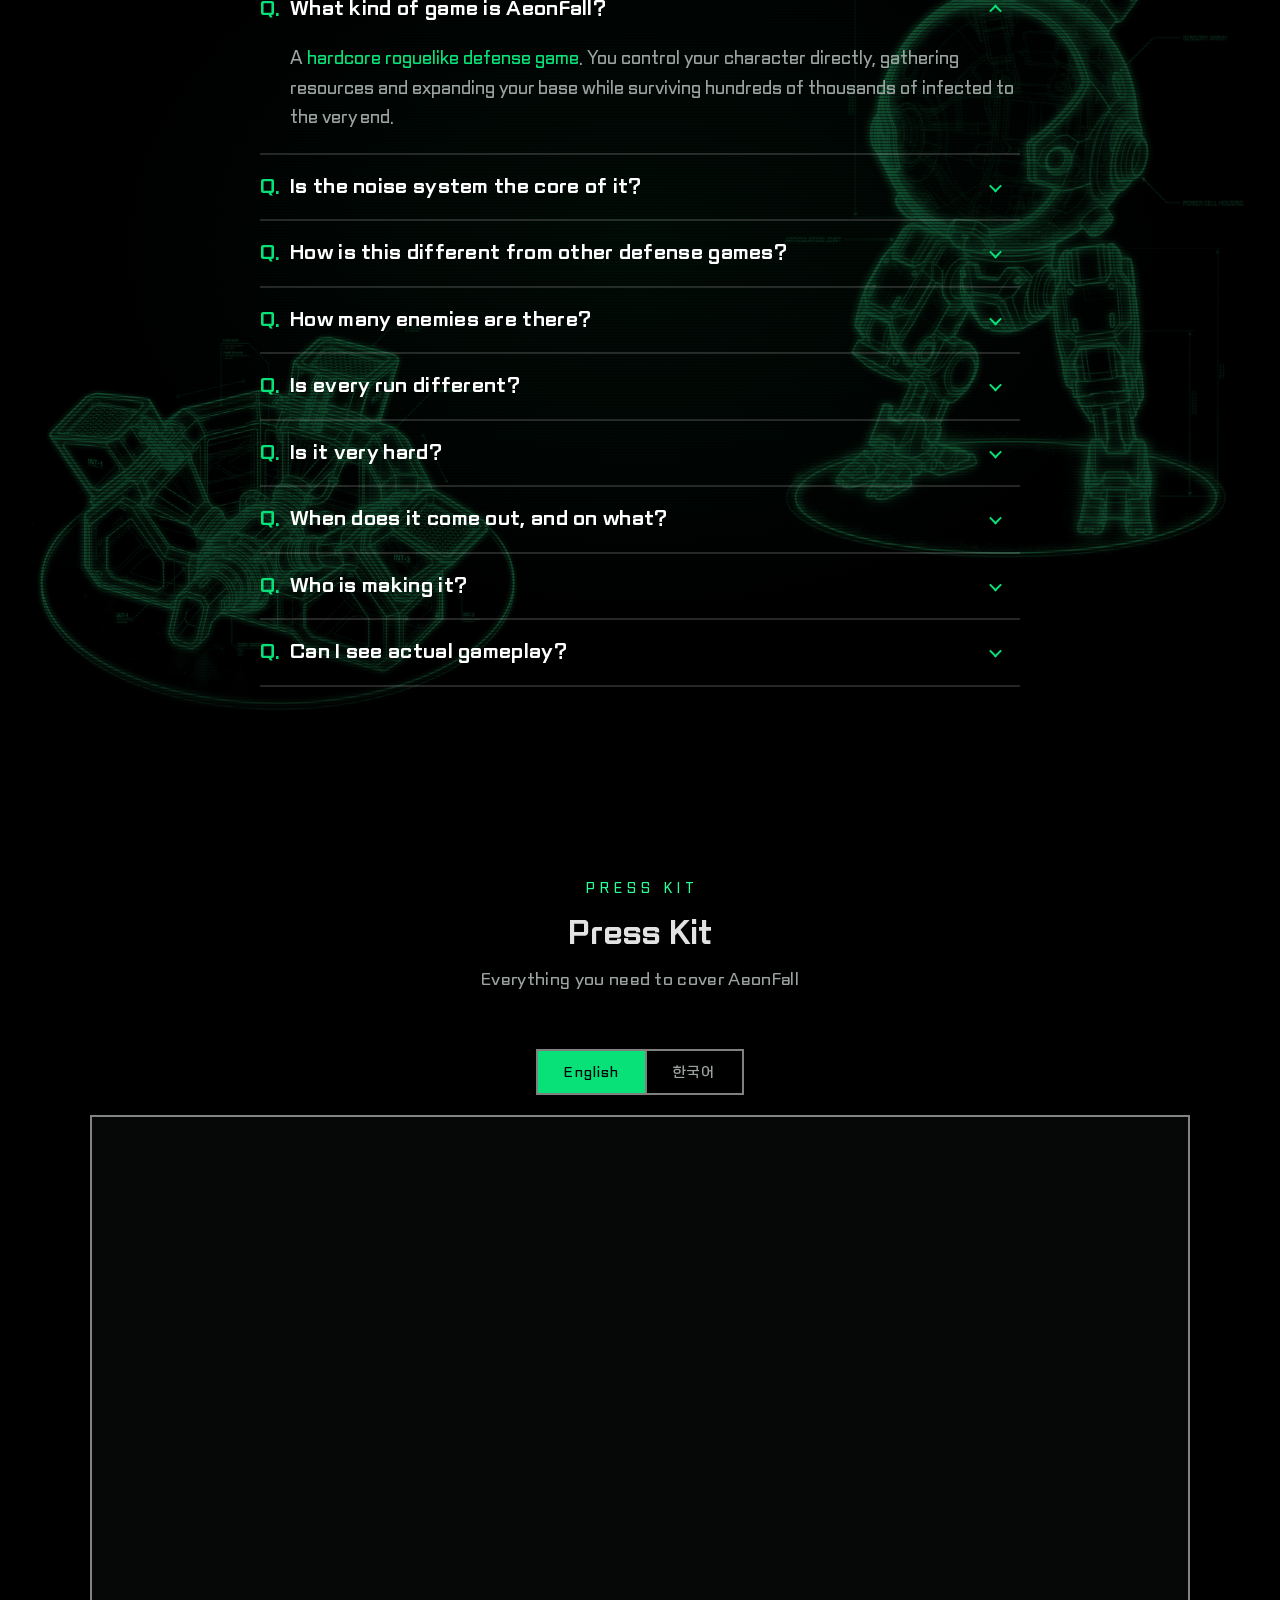
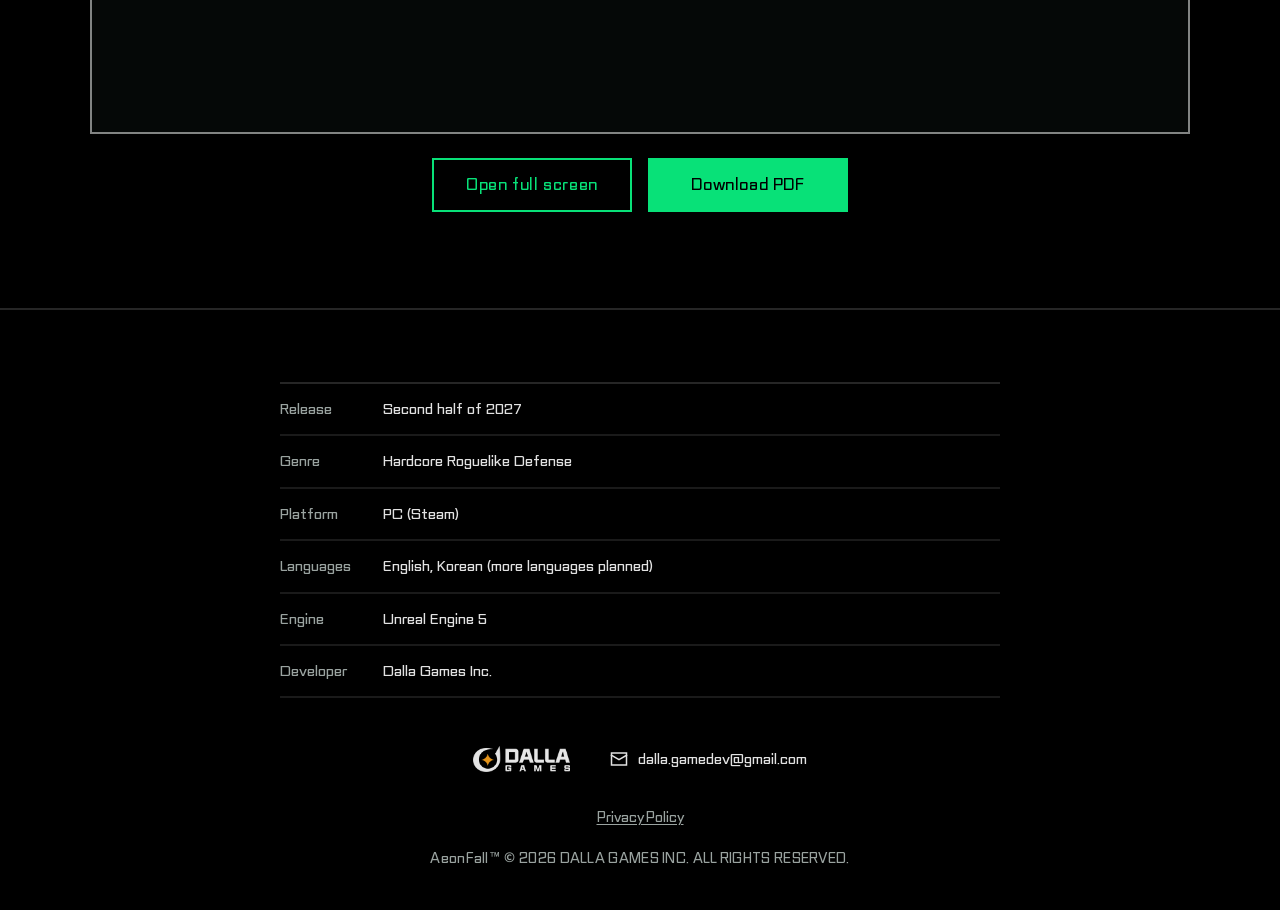
==== commit 5b5f7758: "Move the press kit section after FAQ and drop the footer link Co-Authored-By: Claude Opus 5.5 <norep" ====
--- a/index.html
+++ b/index.html
@@ -364,9 +364,9 @@
   <nav class="nav" id="navMenu" aria-label="Menu">
     <a href="#home" class="nav-link"><span class="nav-main" data-i18n="nav.home">Home</span><span class="nav-sub">HOME</span></a>
     <a href="#games" class="nav-link"><span class="nav-main" data-i18n="nav.game">Game</span><span class="nav-sub">GAME</span></a>
-    <a href="#press" class="nav-link"><span class="nav-main" data-i18n="nav.press">Press Kit</span><span class="nav-sub">PRESS KIT</span></a>
     <a href="#about" class="nav-link"><span class="nav-main" data-i18n="nav.about">About</span><span class="nav-sub">ABOUT</span></a>
     <a href="#faq" class="nav-link"><span class="nav-main" data-i18n="nav.faq">FAQ</span><span class="nav-sub">FAQ</span></a>
+    <a href="#press" class="nav-link"><span class="nav-main" data-i18n="nav.press">Press Kit</span><span class="nav-sub">PRESS KIT</span></a>
     <a href="#contact" class="nav-link"><span class="nav-main" data-i18n="nav.contact">Contact</span><span class="nav-sub">CONTACT</span></a>
 
     <!-- 메일 · 유튜브 · 스팀 바로가기 -->
@@ -580,46 +580,6 @@
       </div>
     </section>
 
-    <!-- ===================== PRESS KIT =====================
-         Canva 로 만든 프레스킷(16:9 슬라이드)을 그대로 보여 주는 섹션.
-         - 영문/한글 두 버전. 처음엔 사이트에서 고른 언어(한국어면 한글, 그 외는 영문)로 열린다.
-         - 아래 버튼으로 언어를 바꾸면 슬라이드·새 탭 링크·PDF 링크가 함께 바뀐다(presskit.js).
-         - Canva 화면은 섹션 근처까지 스크롤했을 때 불러온다(loading="lazy") → 첫 화면 속도에 영향 없음.
-         - 기자에게 줄 주소: https://dallagames.com/#press -->
-    <section class="presskit" id="press">
-      <div class="section-inner">
-        <div class="sec-head">
-          <span class="sec-kicker">PRESS KIT</span>
-          <h2 class="sec-title font-medium" data-i18n="press.heading">Press Kit</h2>
-          <p class="sec-sub" data-i18n="press.subtitle">Everything you need to cover AeonFall</p>
-        </div>
-
-        <!-- 언어 전환 버튼 (EN / KO). data-deck 값이 presskit.js 의 DECKS 키와 같아야 한다. -->
-        <div class="pk-langs" role="group" aria-label="Press kit language">
-          <button type="button" class="pk-lang" data-deck="en">English</button>
-          <button type="button" class="pk-lang" data-deck="ko">한국어</button>
-        </div>
-
-        <!-- 16:9 슬라이드 틀. 안의 iframe 주소는 presskit.js 가 언어에 맞게 넣는다. -->
-        <div class="pk-frame">
-          <iframe id="pkViewer" loading="lazy" allowfullscreen allow="fullscreen"
-                  title="AeonFall Press Kit"
-                  src="https://www.canva.com/design/DAHaEAFaDok/GoHfrveLz-ZiZrDf_n-Tiw/view?embed"></iframe>
-        </div>
-
-        <div class="pk-actions">
-          <a id="pkOpen" class="pk-btn" target="_blank" rel="noopener"
-             href="https://www.canva.com/design/DAHaEAFaDok/GoHfrveLz-ZiZrDf_n-Tiw/view">
-            <span data-i18n="press.open">Open full screen</span>
-          </a>
-          <a id="pkPdf" class="pk-btn pk-btn-fill" download
-             href="presskit/AeonFall_PressKit_EN.pdf">
-            <span data-i18n="press.pdf">Download PDF</span>
-          </a>
-        </div>
-      </div>
-    </section>
-
     <!-- ===================== ABOUT US ===================== -->
     <section class="about" id="about">
       <div class="section-inner">
@@ -801,6 +761,46 @@
       </div>
     </section>
 
+    <!-- ===================== PRESS KIT =====================
+         Canva 로 만든 프레스킷(16:9 슬라이드)을 그대로 보여 주는 섹션.
+         - 영문/한글 두 버전. 처음엔 사이트에서 고른 언어(한국어면 한글, 그 외는 영문)로 열린다.
+         - 아래 버튼으로 언어를 바꾸면 슬라이드·새 탭 링크·PDF 링크가 함께 바뀐다(presskit.js).
+         - Canva 화면은 섹션 근처까지 스크롤했을 때 불러온다(loading="lazy") → 첫 화면 속도에 영향 없음.
+         - 기자에게 줄 주소: https://dallagames.com/#press -->
+    <section class="presskit" id="press">
+      <div class="section-inner">
+        <div class="sec-head">
+          <span class="sec-kicker">PRESS KIT</span>
+          <h2 class="sec-title font-medium" data-i18n="press.heading">Press Kit</h2>
+          <p class="sec-sub" data-i18n="press.subtitle">Everything you need to cover AeonFall</p>
+        </div>
+
+        <!-- 언어 전환 버튼 (EN / KO). data-deck 값이 presskit.js 의 DECKS 키와 같아야 한다. -->
+        <div class="pk-langs" role="group" aria-label="Press kit language">
+          <button type="button" class="pk-lang" data-deck="en">English</button>
+          <button type="button" class="pk-lang" data-deck="ko">한국어</button>
+        </div>
+
+        <!-- 16:9 슬라이드 틀. 안의 iframe 주소는 presskit.js 가 언어에 맞게 넣는다. -->
+        <div class="pk-frame">
+          <iframe id="pkViewer" loading="lazy" allowfullscreen allow="fullscreen"
+                  title="AeonFall Press Kit"
+                  src="https://www.canva.com/design/DAHaEAFaDok/GoHfrveLz-ZiZrDf_n-Tiw/view?embed"></iframe>
+        </div>
+
+        <div class="pk-actions">
+          <a id="pkOpen" class="pk-btn" target="_blank" rel="noopener"
+             href="https://www.canva.com/design/DAHaEAFaDok/GoHfrveLz-ZiZrDf_n-Tiw/view">
+            <span data-i18n="press.open">Open full screen</span>
+          </a>
+          <a id="pkPdf" class="pk-btn pk-btn-fill" download
+             href="presskit/AeonFall_PressKit_EN.pdf">
+            <span data-i18n="press.pdf">Download PDF</span>
+          </a>
+        </div>
+      </div>
+    </section>
+
   </main>
 
   <!-- ===================== 푸터 ===================== -->
@@ -837,7 +837,6 @@
 
     <!-- 개인정보처리방침 -->
     <nav class="footer-legal" aria-label="Legal">
-      <a href="#press" data-i18n="legal.press">Press Kit</a>
       <a href="privacy.html" data-i18n="legal.privacy">Privacy Policy</a>
     </nav>
 
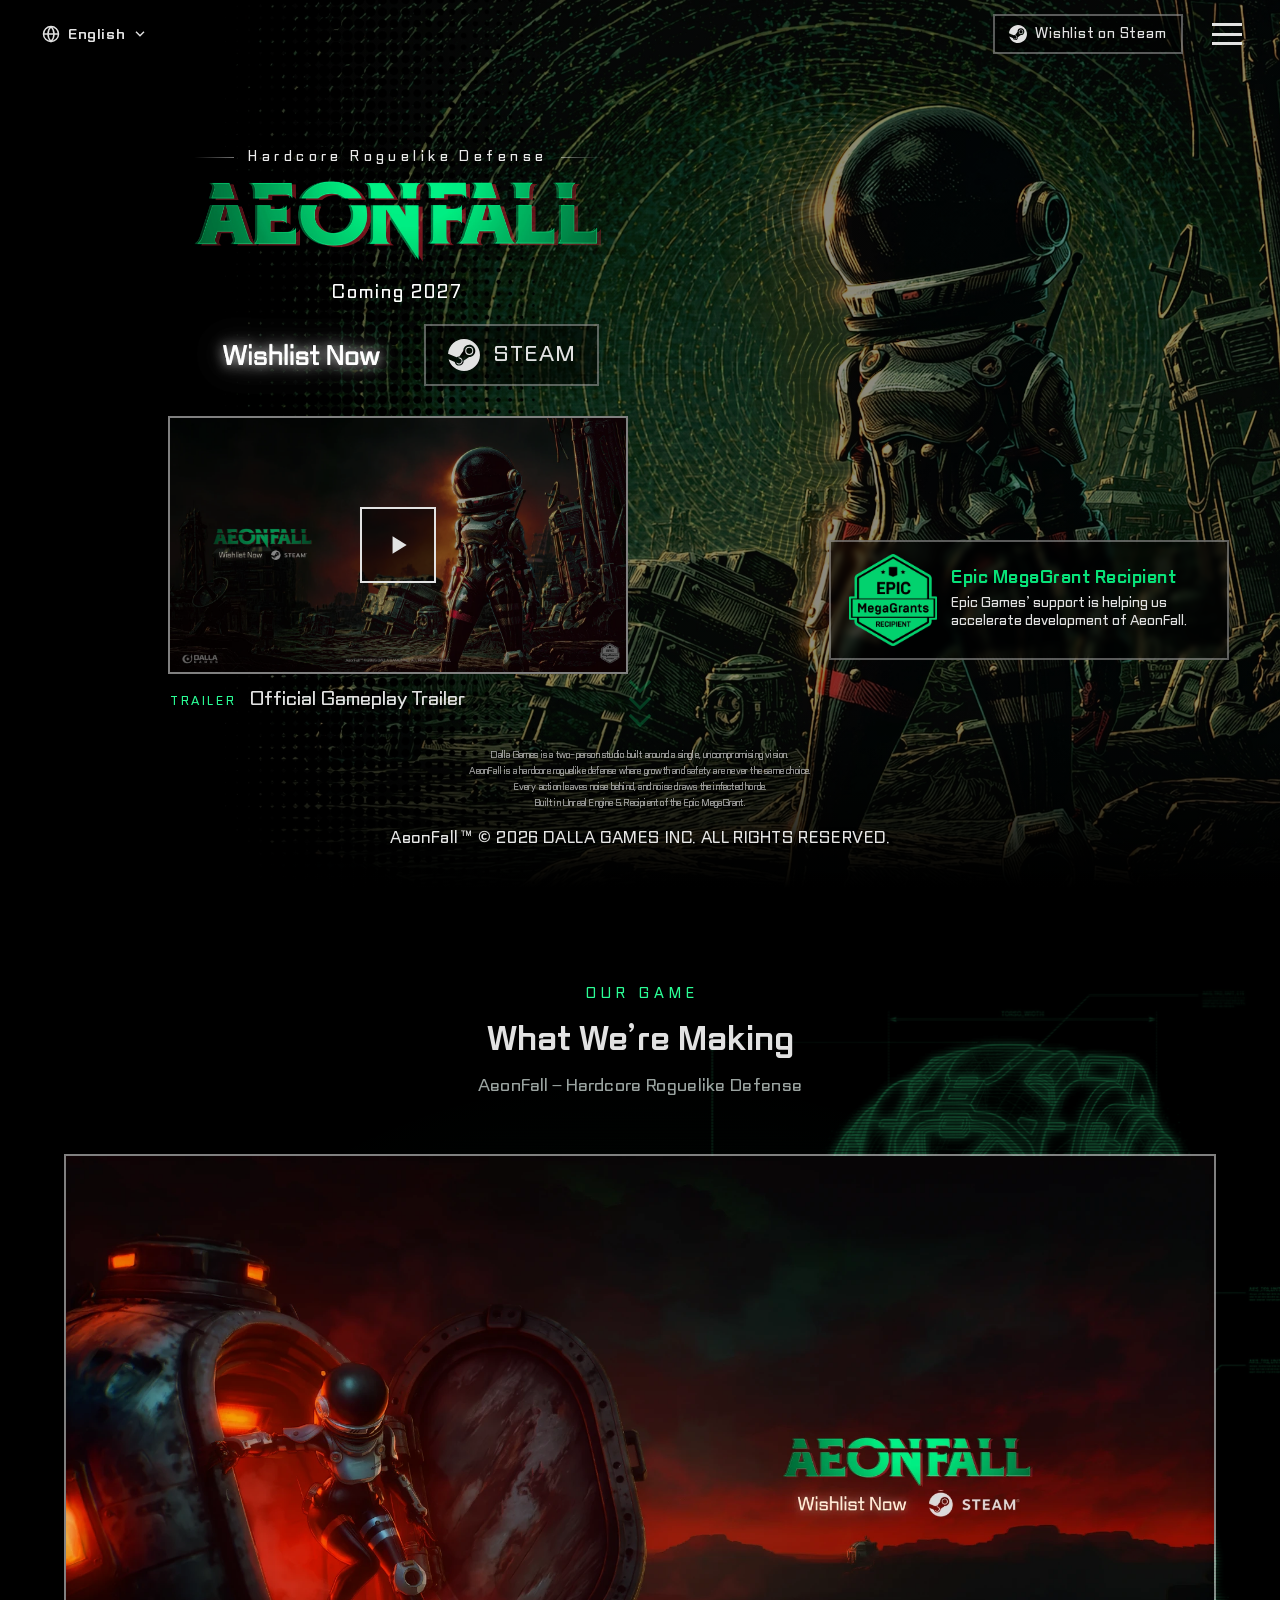
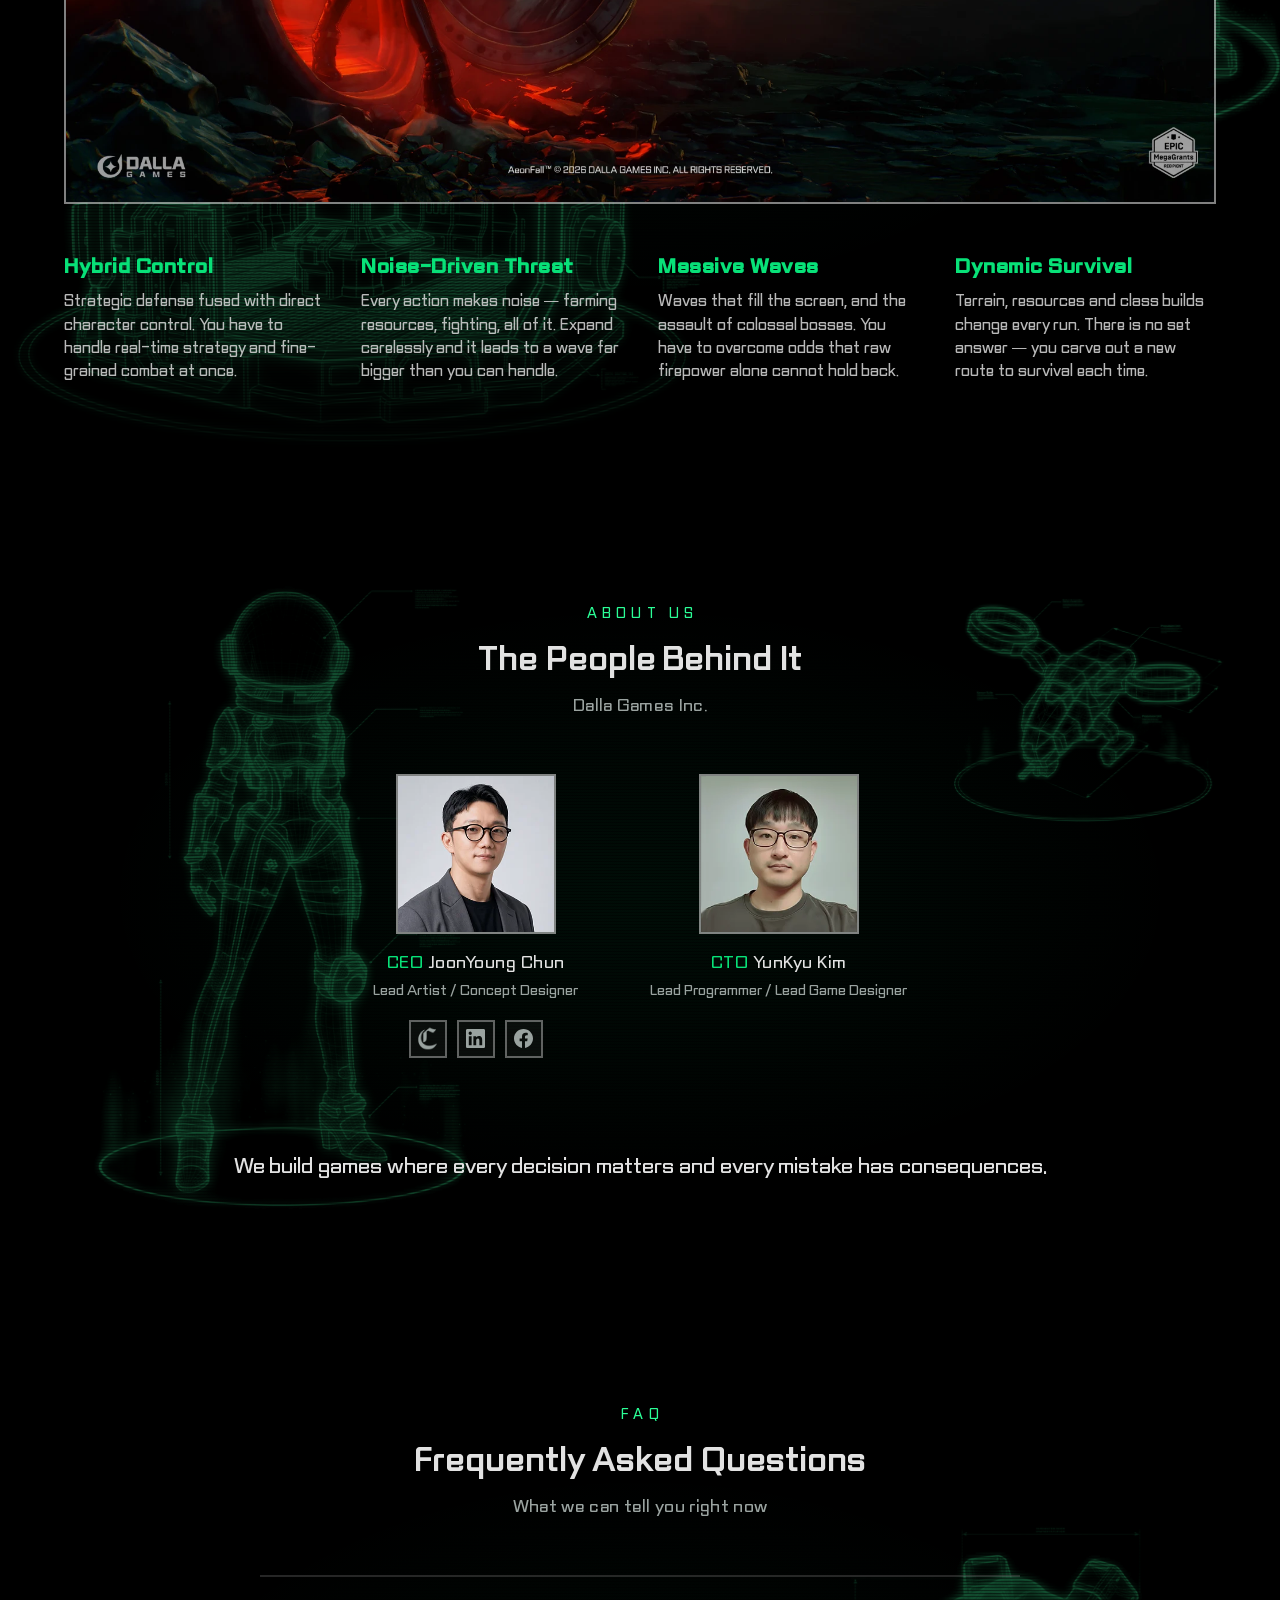
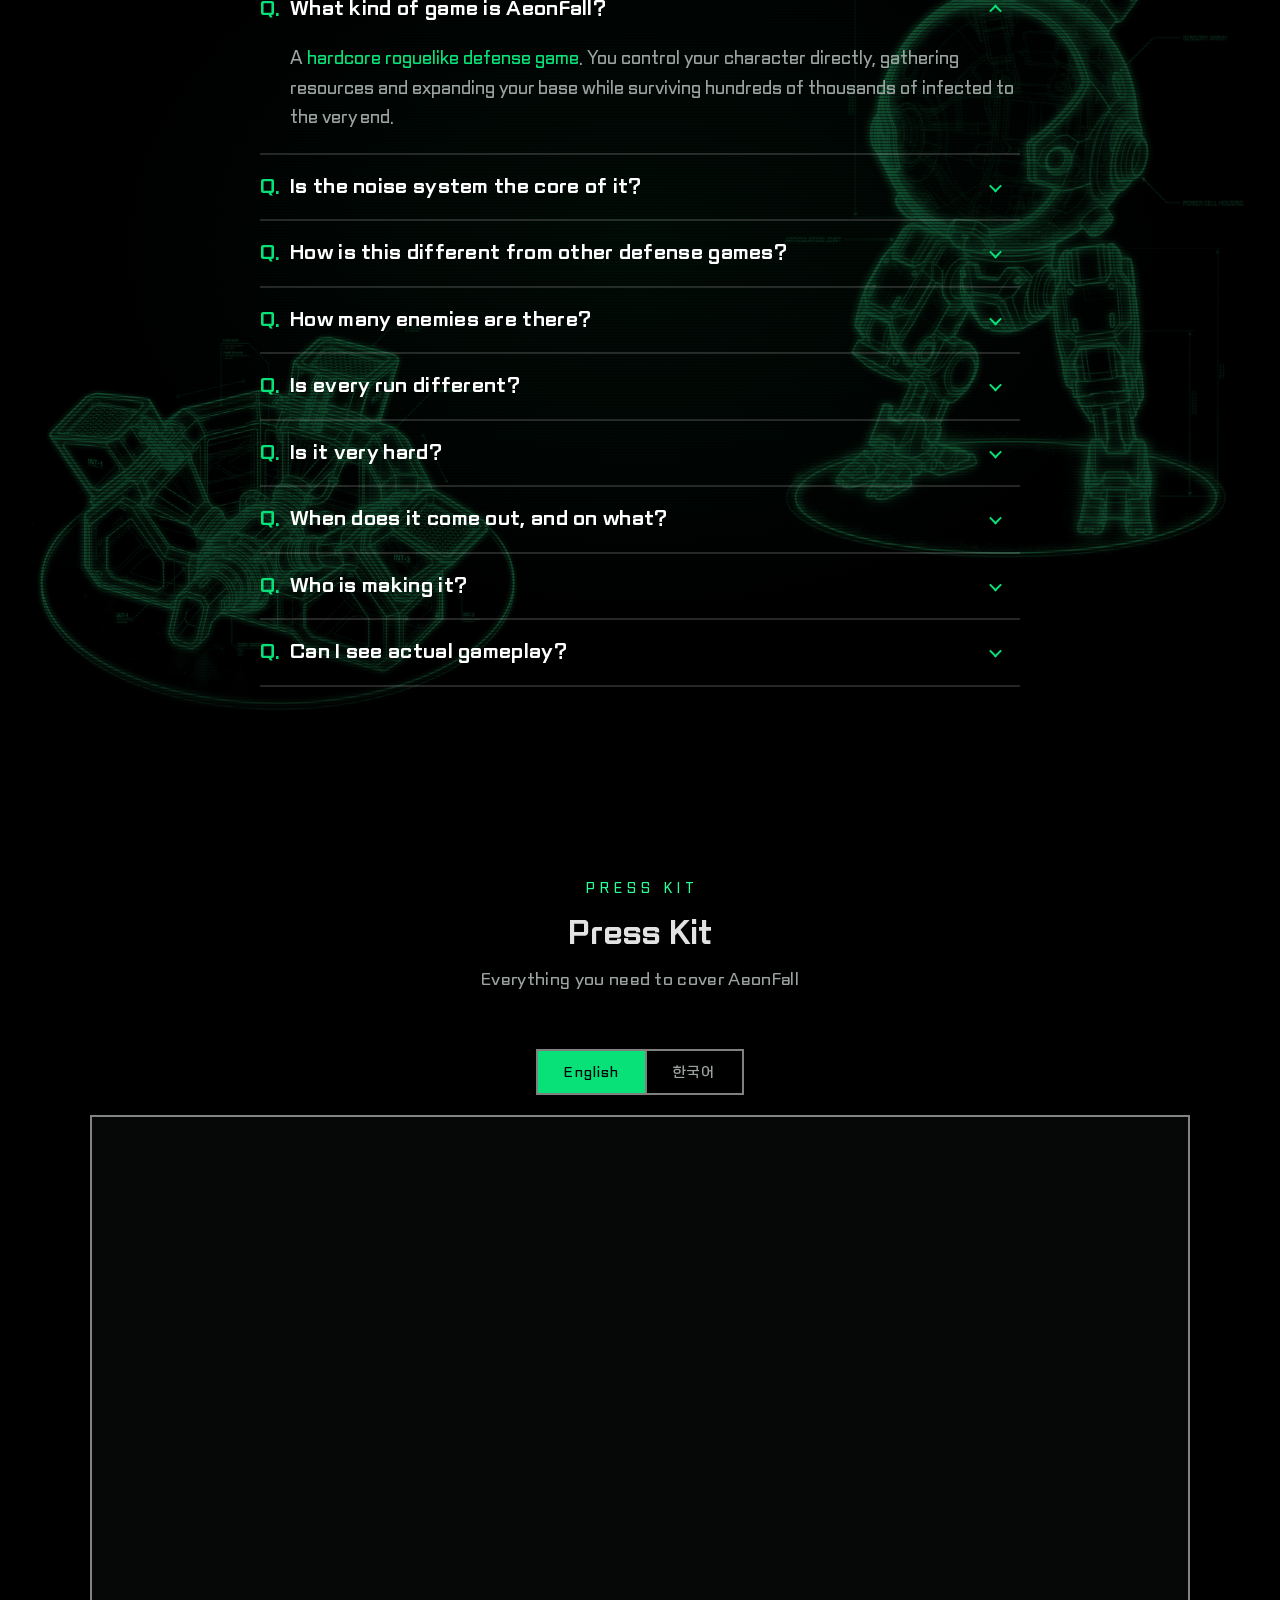
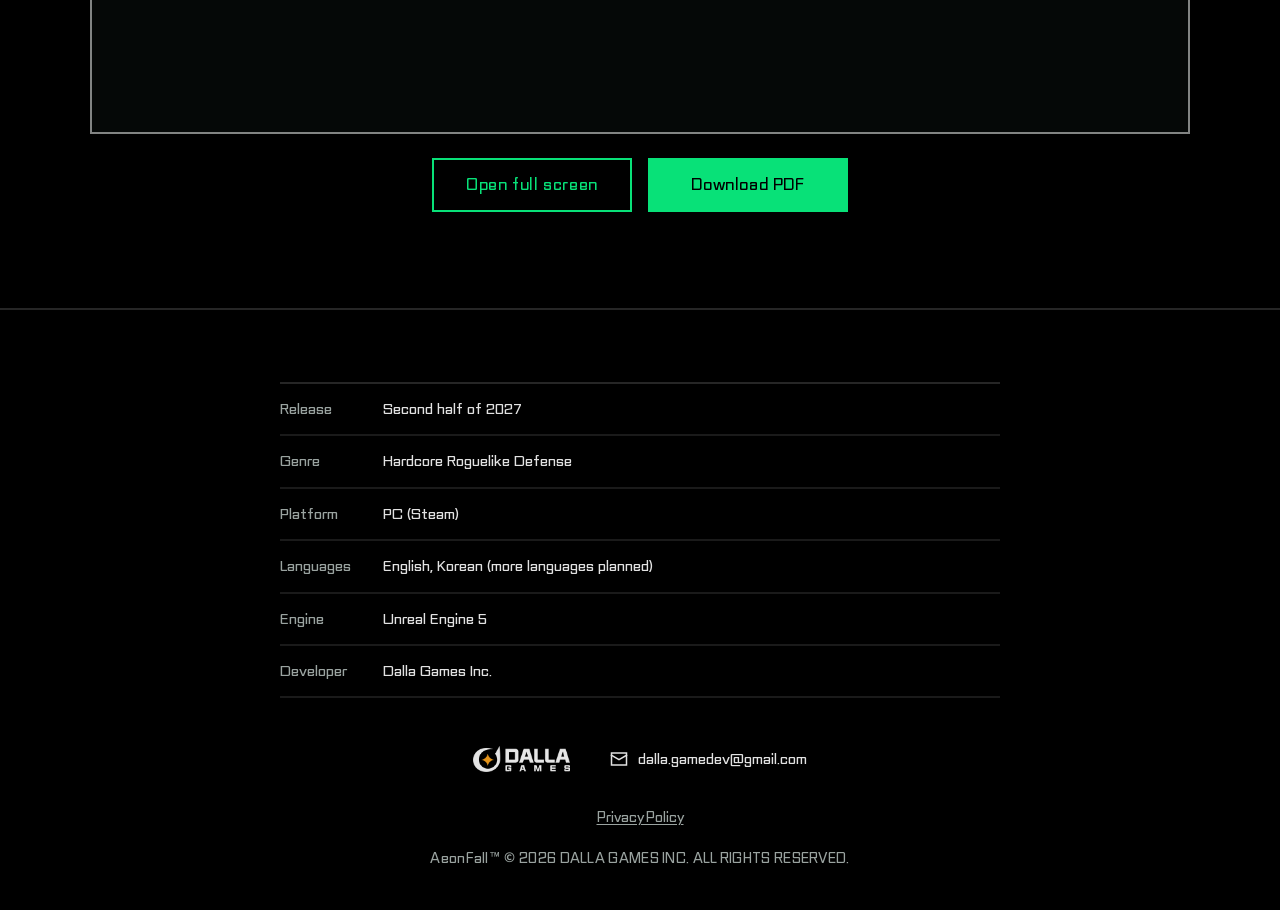
==== commit 1bb5cce7: "New OUR GAME key art (astronaut leaving the pod) Co-Authored-By: Claude Opus 5.5 <noreply@anthropic." ====
--- a/index.html
+++ b/index.html
@@ -542,7 +542,7 @@
         <div class="games-grid">
           <!-- 위: 게임 키아트 (한 줄 전체 폭) -->
           <div class="games-art">
-            <img src="images/game-art.webp?v=5" alt="AeonFall key art" />
+            <img src="images/game-art.webp?v=6" alt="AeonFall key art" />
           </div>
 
           <!-- 아래: 4가지 특징 (PC 4칸 / 태블릿 2×2 / 모바일 1칸) -->
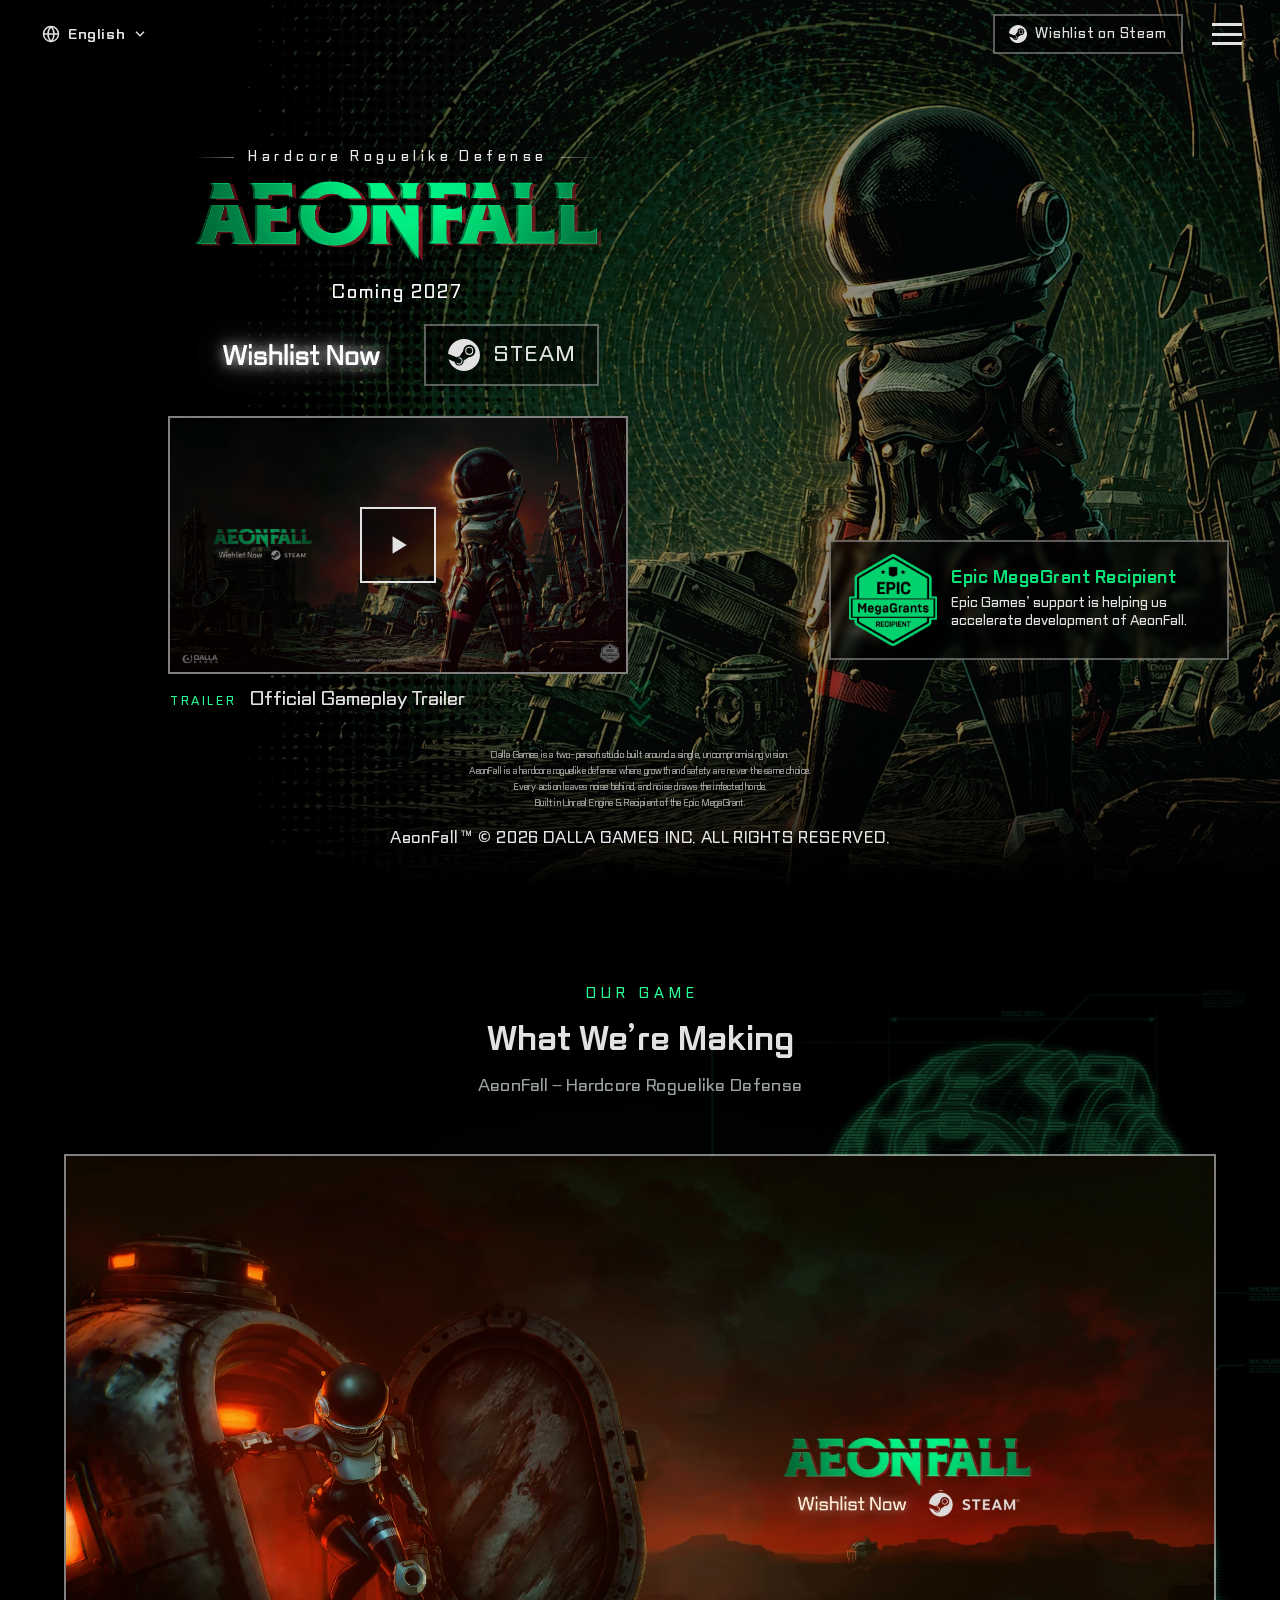
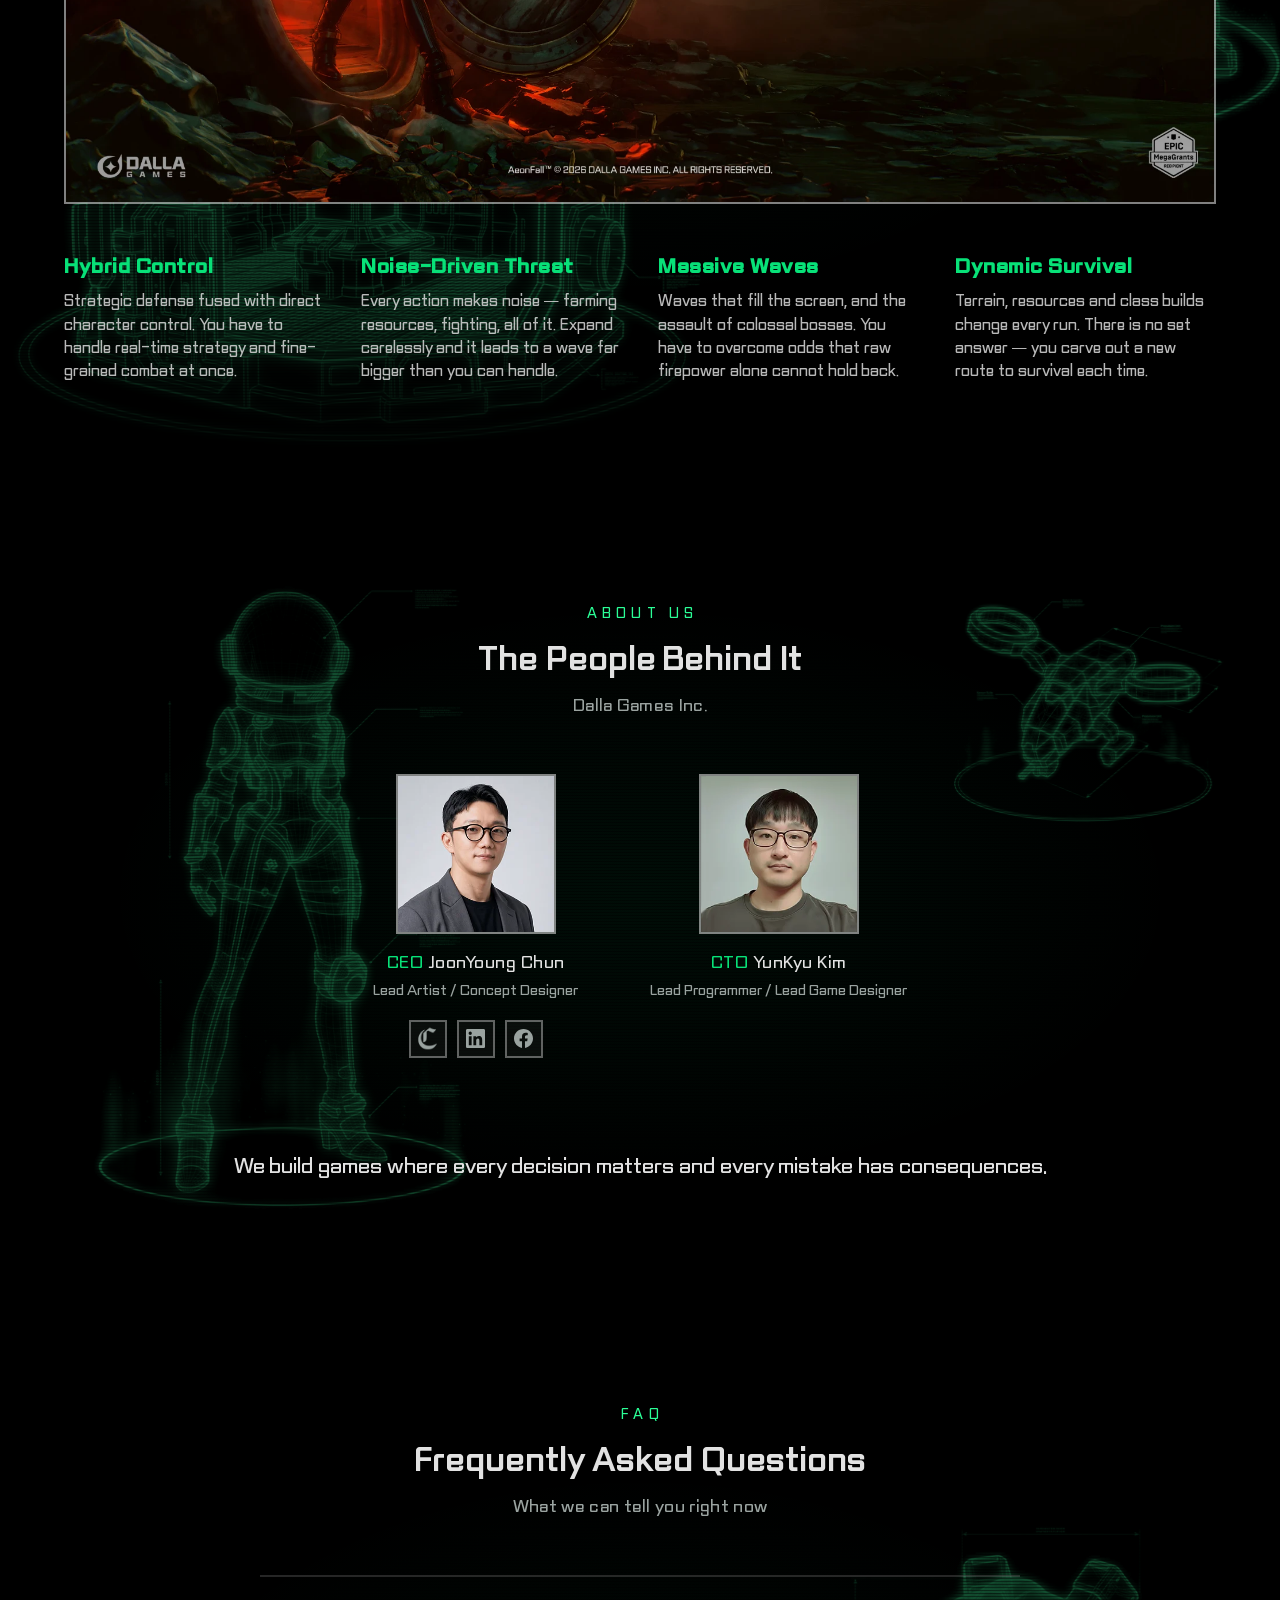
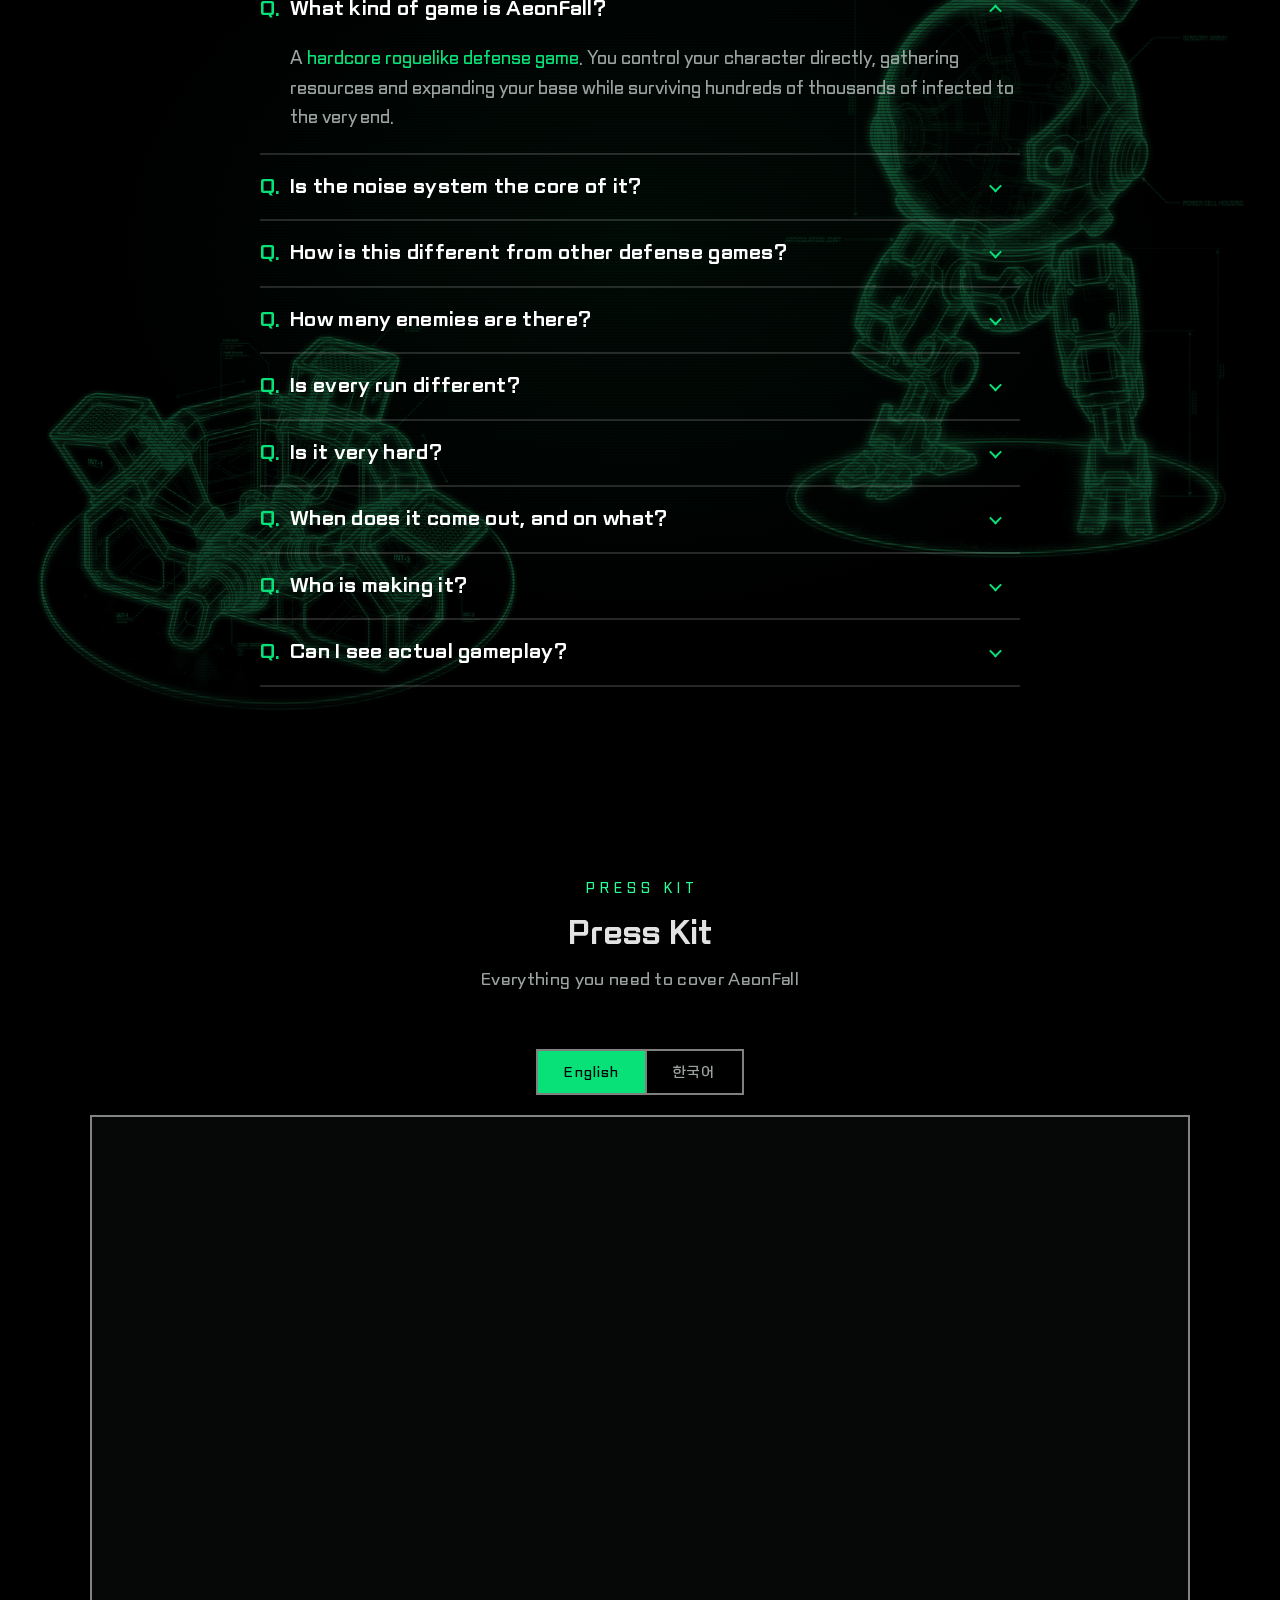
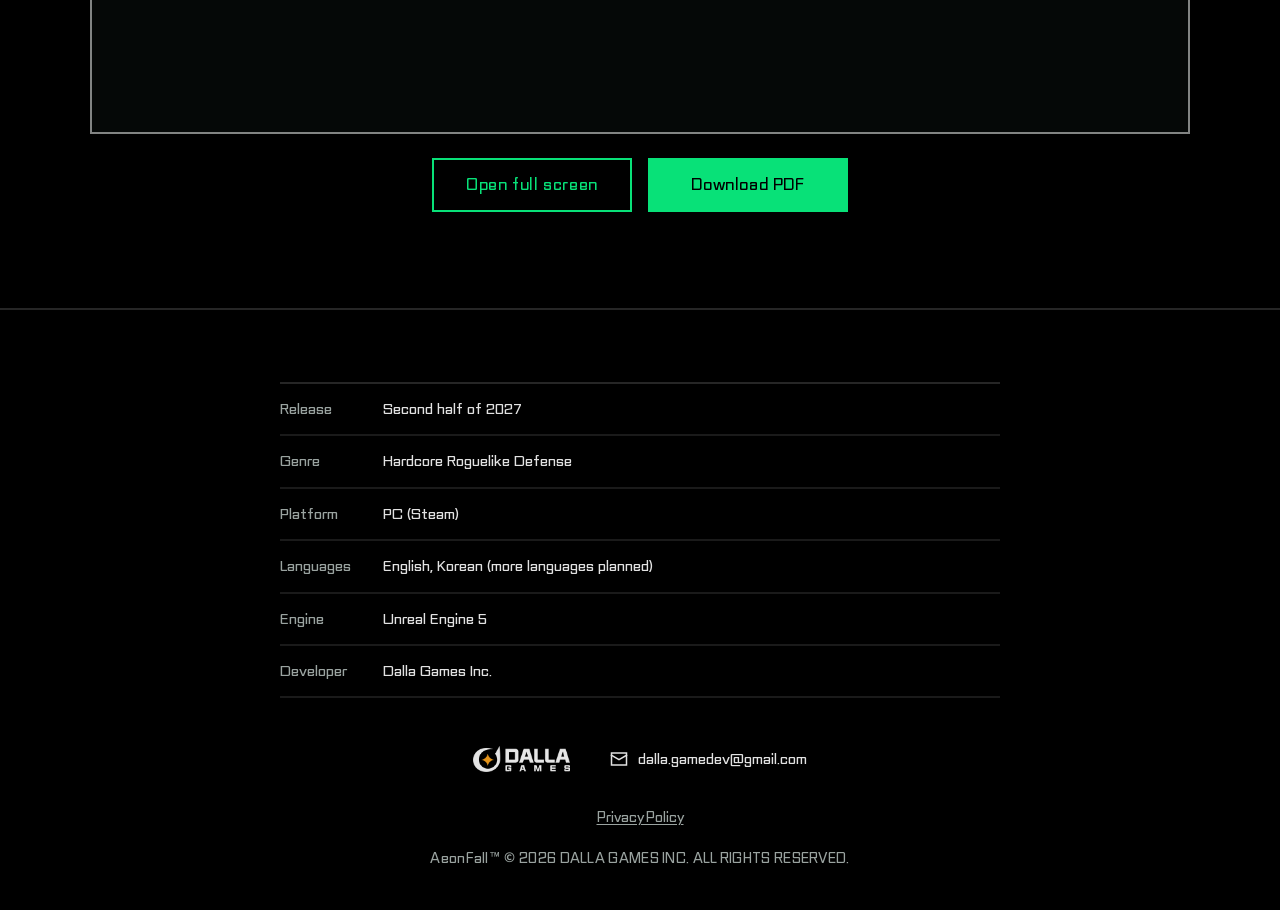
==== commit 9bf2fe8e: "OUR GAME key art: updated color grade Co-Authored-By: Claude Opus 5.5 <noreply@anthropic.com>" ====
--- a/index.html
+++ b/index.html
@@ -542,7 +542,7 @@
         <div class="games-grid">
           <!-- 위: 게임 키아트 (한 줄 전체 폭) -->
           <div class="games-art">
-            <img src="images/game-art.webp?v=6" alt="AeonFall key art" />
+            <img src="images/game-art.webp?v=7" alt="AeonFall key art" />
           </div>
 
           <!-- 아래: 4가지 특징 (PC 4칸 / 태블릿 2×2 / 모바일 1칸) -->
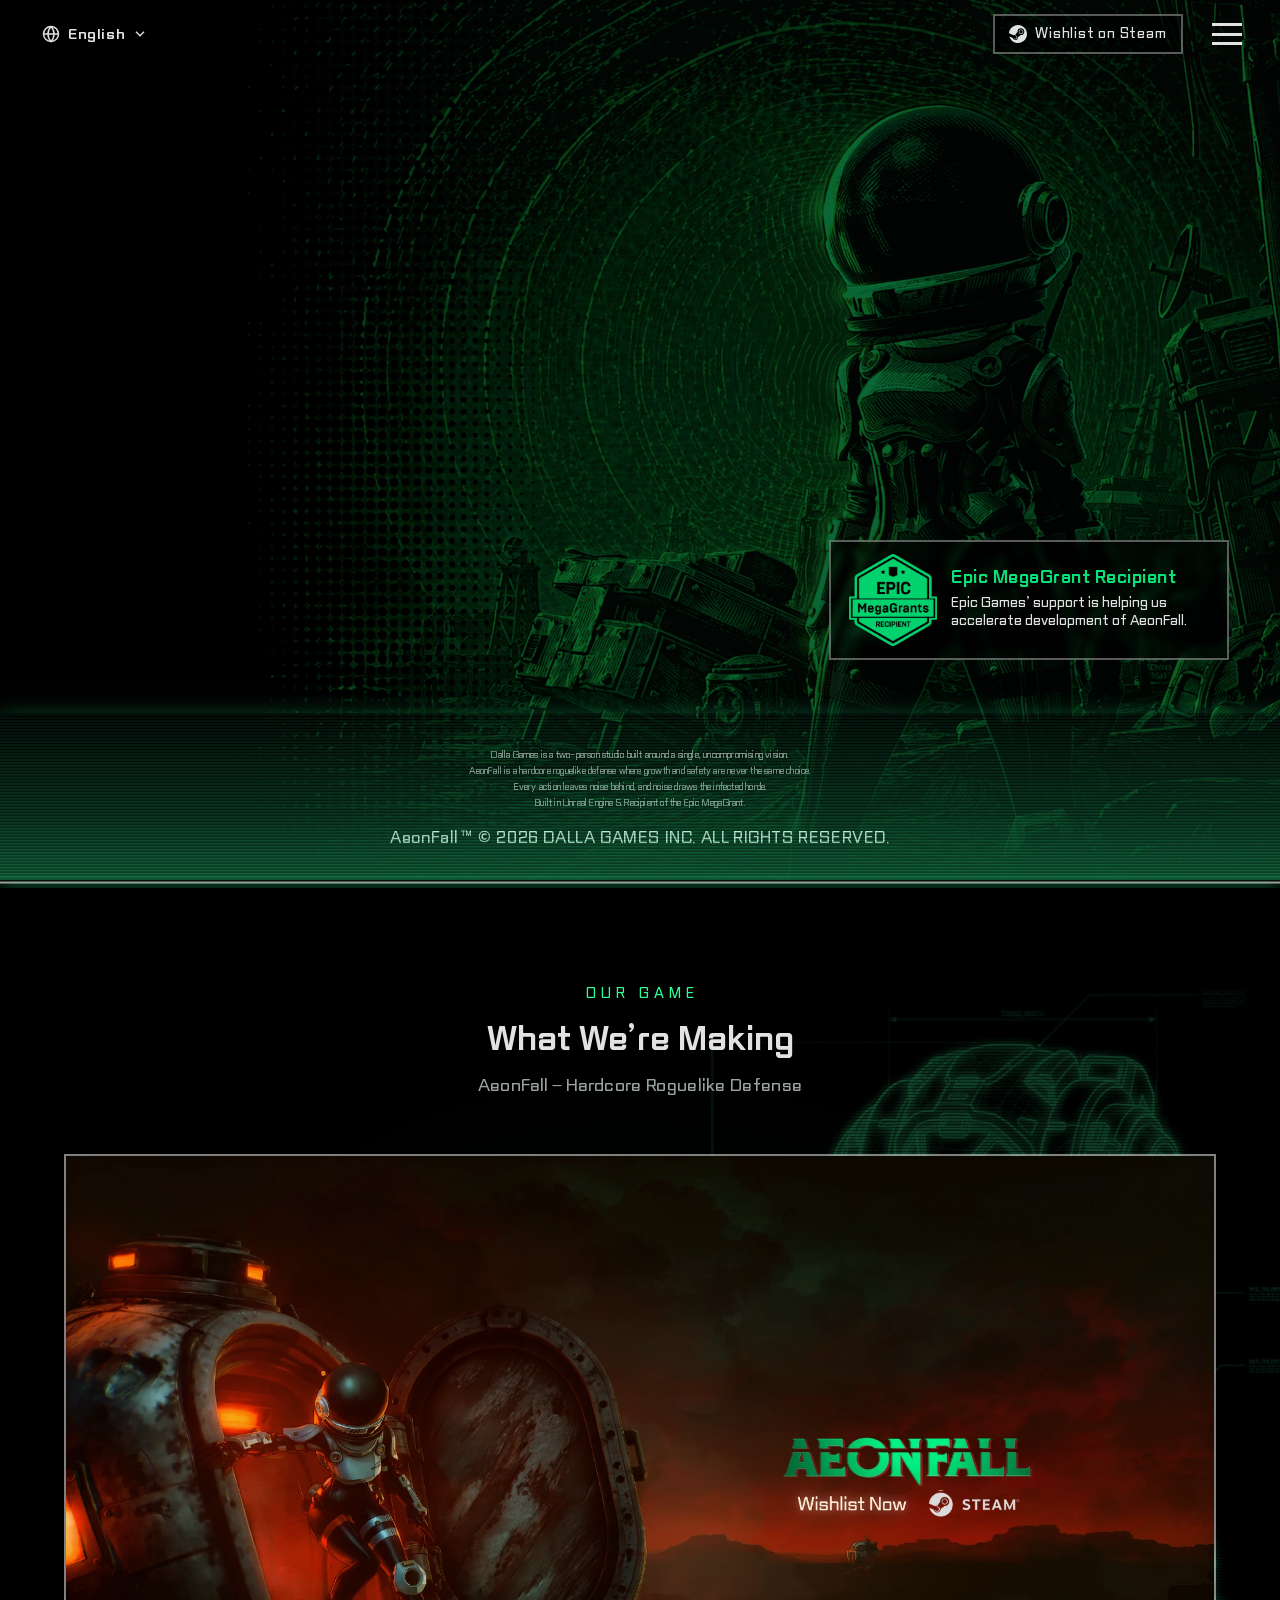
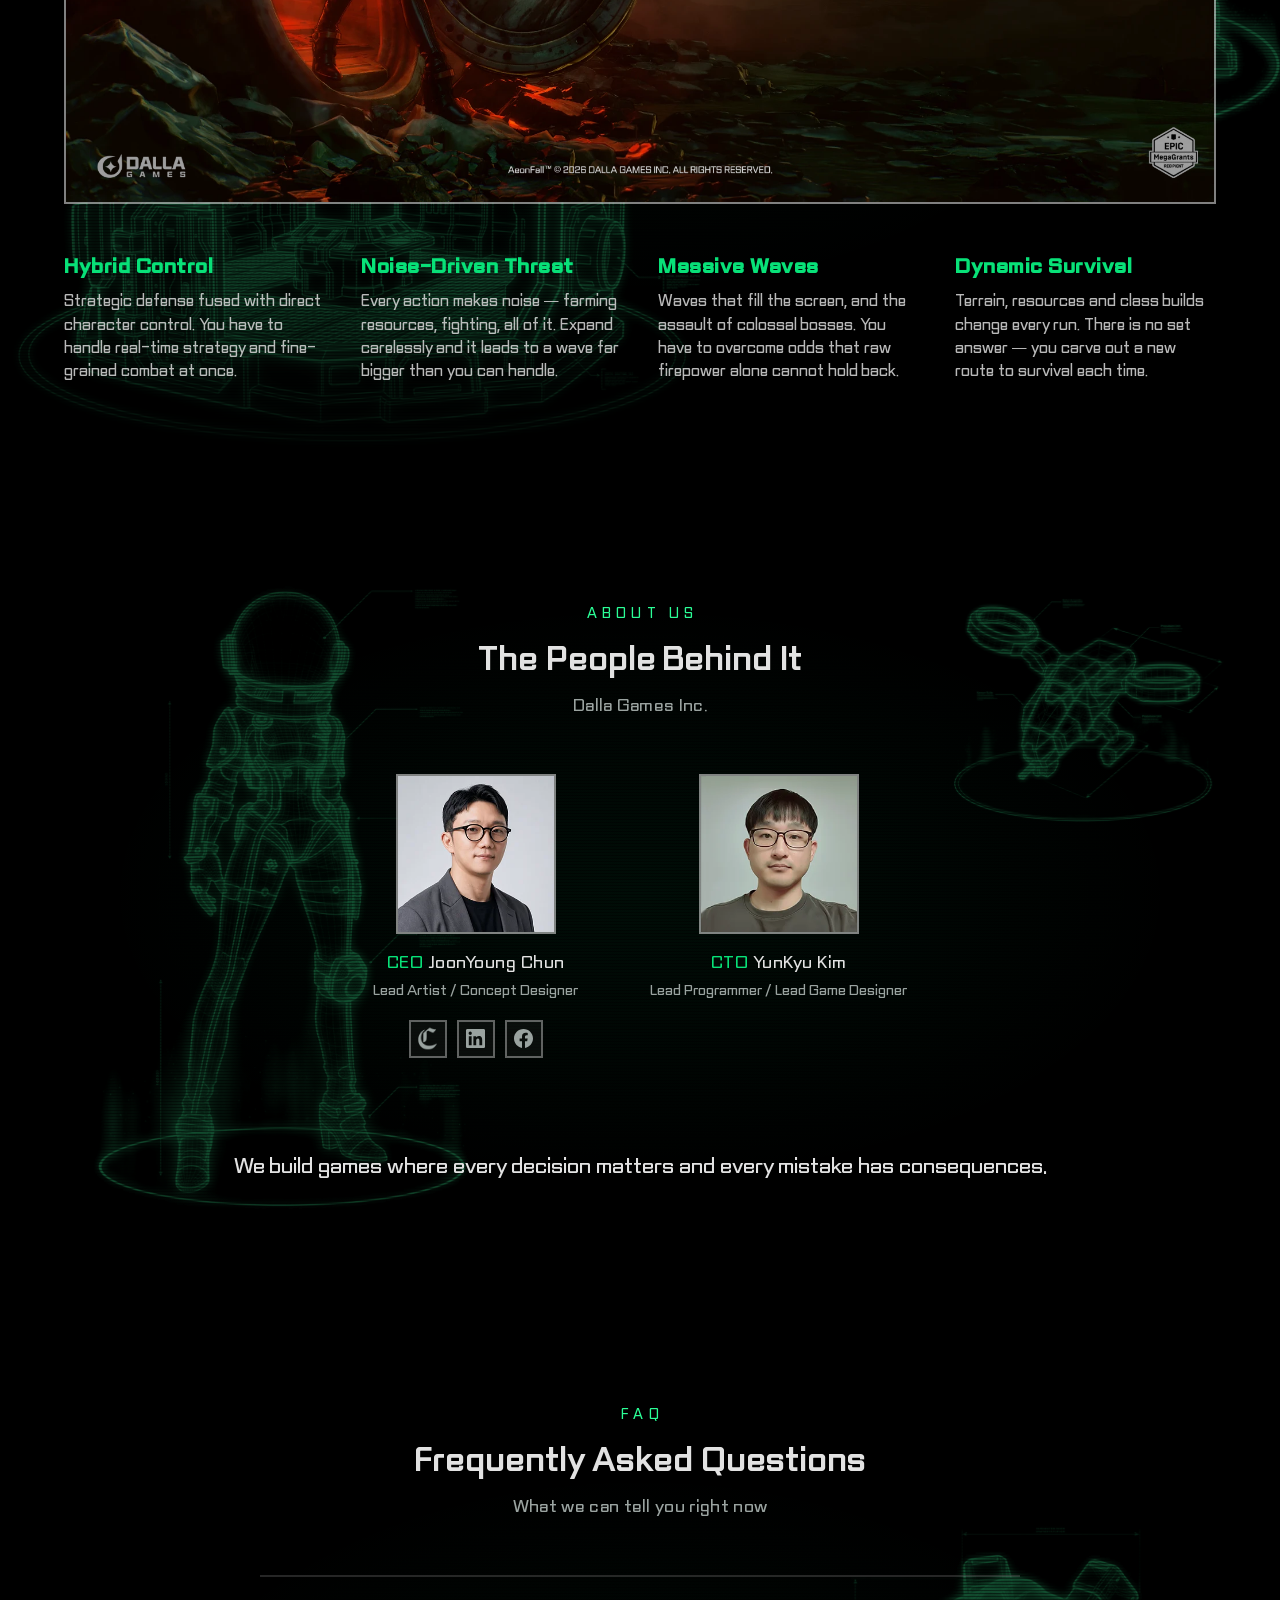
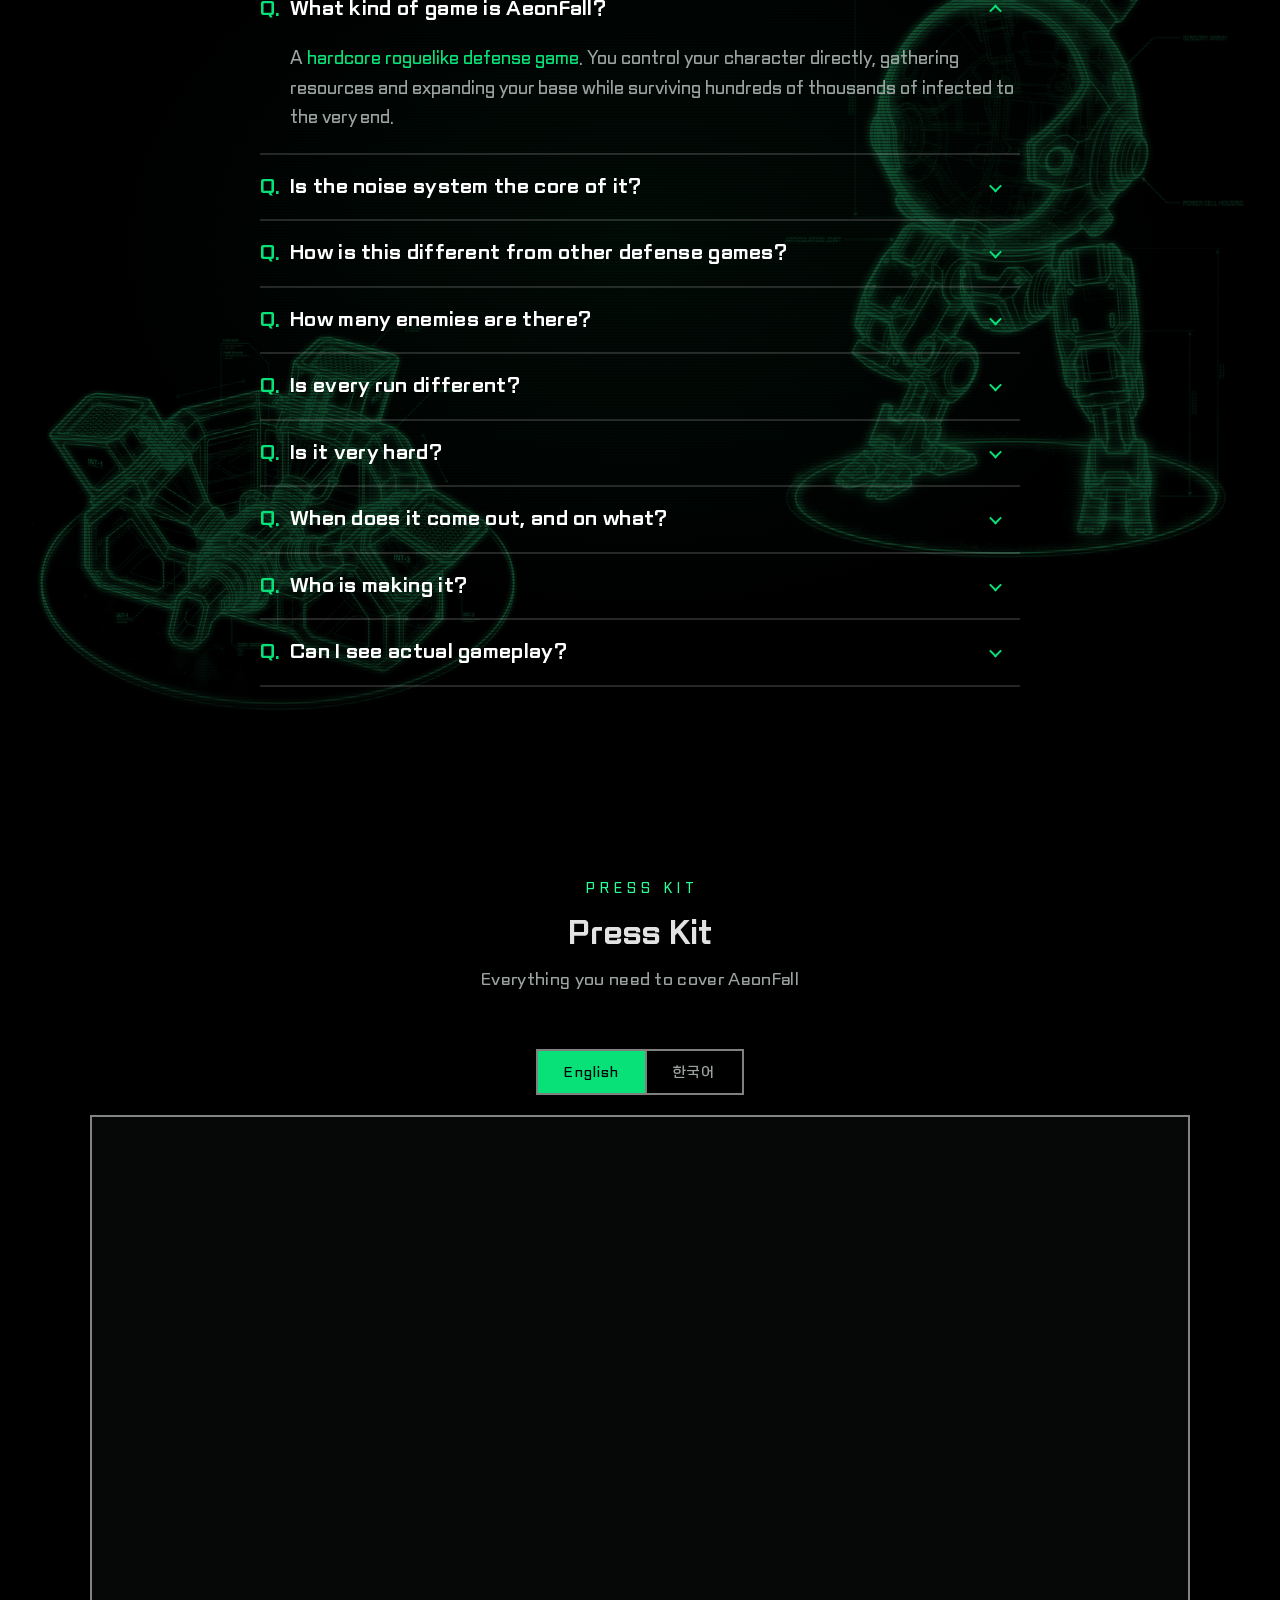
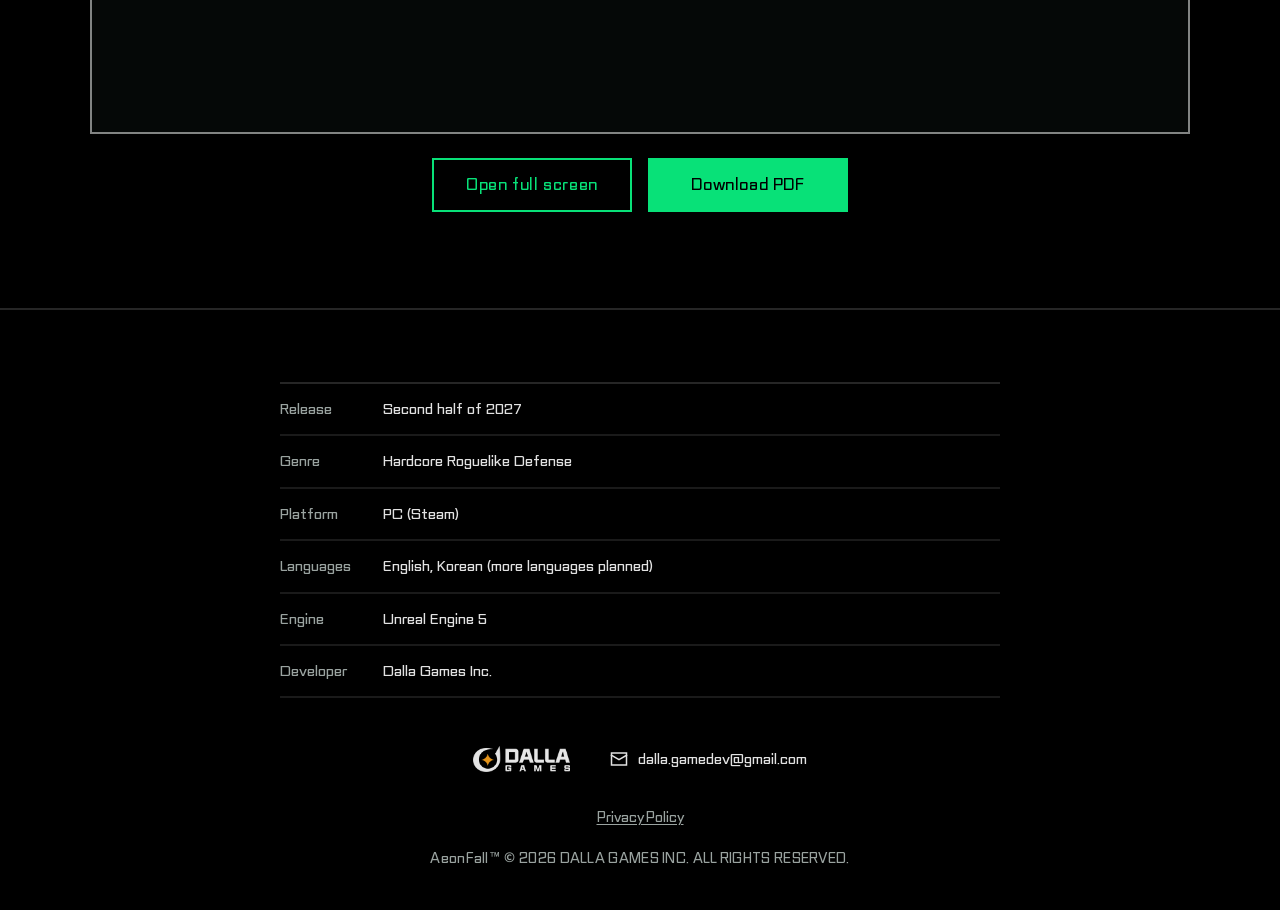
==== commit 5efde98e: "OUR GAME art: only the background zooms on hover, logo/badge/copyright stay fixed Co-Authored-By: Cl" ====
--- a/index.html
+++ b/index.html
@@ -283,35 +283,35 @@
 
   <!-- css/js 뒤의 ?v= 는 캐시 무효화용 버전. 파일을 고치면 이 숫자를 함께 올린다.
        (안 올리면 방문자 브라우저가 최대 10분간 옛 파일을 그대로 쓴다) -->
-  <link rel="stylesheet" href="style.css?v=42" />
+  <link rel="stylesheet" href="style.css?v=43" />
 
   <!-- 히어로 특수효과: 스캐너 스윕 리빌 (기존 코드와 분리된 추가 파일)
        JS는 head에서 동기 로드 — 첫 페인트 전에 스캔 커버를 씌워 깜빡임(FOUC)을 막는다. -->
-  <link rel="stylesheet" href="hero-fx.css?v=42" />
-  <script src="hero-fx.js?v=42"></script>
+  <link rel="stylesheet" href="hero-fx.css?v=43" />
+  <script src="hero-fx.js?v=43"></script>
   <!-- 히어로 배경 영상 레이어 -->
-  <link rel="stylesheet" href="hero-bg-swap.css?v=42" />
+  <link rel="stylesheet" href="hero-bg-swap.css?v=43" />
 
   <!-- 마우스 커서 잔상(트레일) 스타일 — 스크립트는 body 끝에서 로드 -->
-  <link rel="stylesheet" href="cursor-trail.css?v=42" />
+  <link rel="stylesheet" href="cursor-trail.css?v=43" />
 
   <!-- 다국어(로컬라이제이션) 국기 버튼 스타일 — 스크립트는 body 끝에서 로드 -->
-  <link rel="stylesheet" href="i18n.css?v=42" />
+  <link rel="stylesheet" href="i18n.css?v=43" />
 
   <!-- 추가 섹션(FAQ) 스타일 -->
-  <link rel="stylesheet" href="enhancements.css?v=42" />
+  <link rel="stylesheet" href="enhancements.css?v=43" />
   <!-- 섹션 배경: 인게임 팝업 홀로그램 (빼려면 이 줄만 지운다) -->
-  <link rel="stylesheet" href="sections-bg.css?v=42" />
+  <link rel="stylesheet" href="sections-bg.css?v=43" />
   <!-- 섹션 높이 + 스크롤 스냅, PC 전용 (빼려면 이 줄만 지운다) -->
-  <link rel="stylesheet" href="sections-snap.css?v=42" />
+  <link rel="stylesheet" href="sections-snap.css?v=43" />
   <!-- 프레스킷 섹션 -->
-  <link rel="stylesheet" href="presskit.css?v=42" />
+  <link rel="stylesheet" href="presskit.css?v=43" />
 
   <!-- 방문자 분석(GA4) + 스팀 위시리스트 클릭 추적.
        head 에 두는 이유: 아주 짧게 머물다 나가는 방문도 집계되게 하기 위함.
        내부에서 gtag 를 async 로 불러오므로 렌더링은 막지 않는다.
        측정 ID 를 넣기 전까지는 아무 것도 하지 않는다 → analytics.js 상단 참고. -->
-  <script src="analytics.js?v=42"></script>
+  <script src="analytics.js?v=43"></script>
 </head>
 <body>
 
@@ -542,7 +542,11 @@
         <div class="games-grid">
           <!-- 위: 게임 키아트 (한 줄 전체 폭) -->
           <div class="games-art">
-            <img src="images/game-art.webp?v=7" alt="AeonFall key art" />
+            <!-- 2.5D 느낌: 배경(아래)만 마우스 호버 시 확대되고,
+                 로고·카피라이트·메가그랜트 배지(위, 투명 PNG)는 제자리에 고정된다.
+                 두 이미지는 크기(2000×1125)가 같아서 정확히 겹친다. -->
+            <img class="games-art-bg" src="images/game-art-bg.webp?v=1" alt="AeonFall key art" />
+            <img class="games-art-overlay" src="images/game-art-overlay.webp?v=1" alt="" aria-hidden="true" />
           </div>
 
           <!-- 아래: 4가지 특징 (PC 4칸 / 태블릿 2×2 / 모바일 1칸) -->
@@ -846,17 +850,17 @@
     </p>
   </footer>
 
-  <script src="script.js?v=42"></script>
+  <script src="script.js?v=43"></script>
   <!-- 합성 사운드 효과 (타이핑/CRT/스팀 버튼) — 기존 코드와 분리된 추가 파일 -->
-  <script src="sfx.js?v=42"></script>
+  <script src="sfx.js?v=43"></script>
   <!-- 마우스 커서 잔상(트레일) — 기존 코드와 분리된 추가 파일 -->
-  <script src="cursor-trail.js?v=42"></script>
+  <script src="cursor-trail.js?v=43"></script>
   <!-- 다국어(로컬라이제이션) — 국기 클릭 시 지정 영역 언어 전환 -->
-  <script src="i18n.js?v=42"></script>
+  <script src="i18n.js?v=43"></script>
   <!-- 프레스킷: 언어 전환 (i18n.js 뒤에 와야 현재 언어를 읽을 수 있다) -->
-  <script src="presskit.js?v=42"></script>
+  <script src="presskit.js?v=43"></script>
 
   <!-- 히어로 배경 영상: 데스크톱에서만 내려받아 재생 -->
-  <script src="hero-video.js?v=42"></script>
+  <script src="hero-video.js?v=43"></script>
 </body>
 </html>
--- a/style.css
+++ b/style.css
@@ -812,6 +812,7 @@
 /* 이미지 틀(테두리/모서리)은 래퍼가 갖고 overflow:hidden 으로 고정,
    내부 이미지만 hover 시 확대되어 틀 밖으로 삐져나오지 않는다. */
 .games-art {
+  position: relative;    /* 위에 겹치는 고정 레이어(.games-art-overlay)의 기준 */
   overflow: hidden;
   border: 2px solid rgba(255, 255, 255, 0.5);    /* 트레일러 박스와 같은 흰색 아웃라인 */
 }
@@ -821,7 +822,16 @@
   display: block;
   transition: transform 0.4s ease;
 }
-.games-art:hover img {
+/* 고정 레이어: 배경과 같은 크기로 정확히 겹치고, 확대되지 않는다 */
+.games-art .games-art-overlay {
+  position: absolute;
+  inset: 0;
+  height: 100%;
+  pointer-events: none;
+  transition: none;
+}
+/* 확대는 배경 이미지만 */
+.games-art:hover .games-art-bg {
   transform: scale(1.06);
 }
 .games-features {
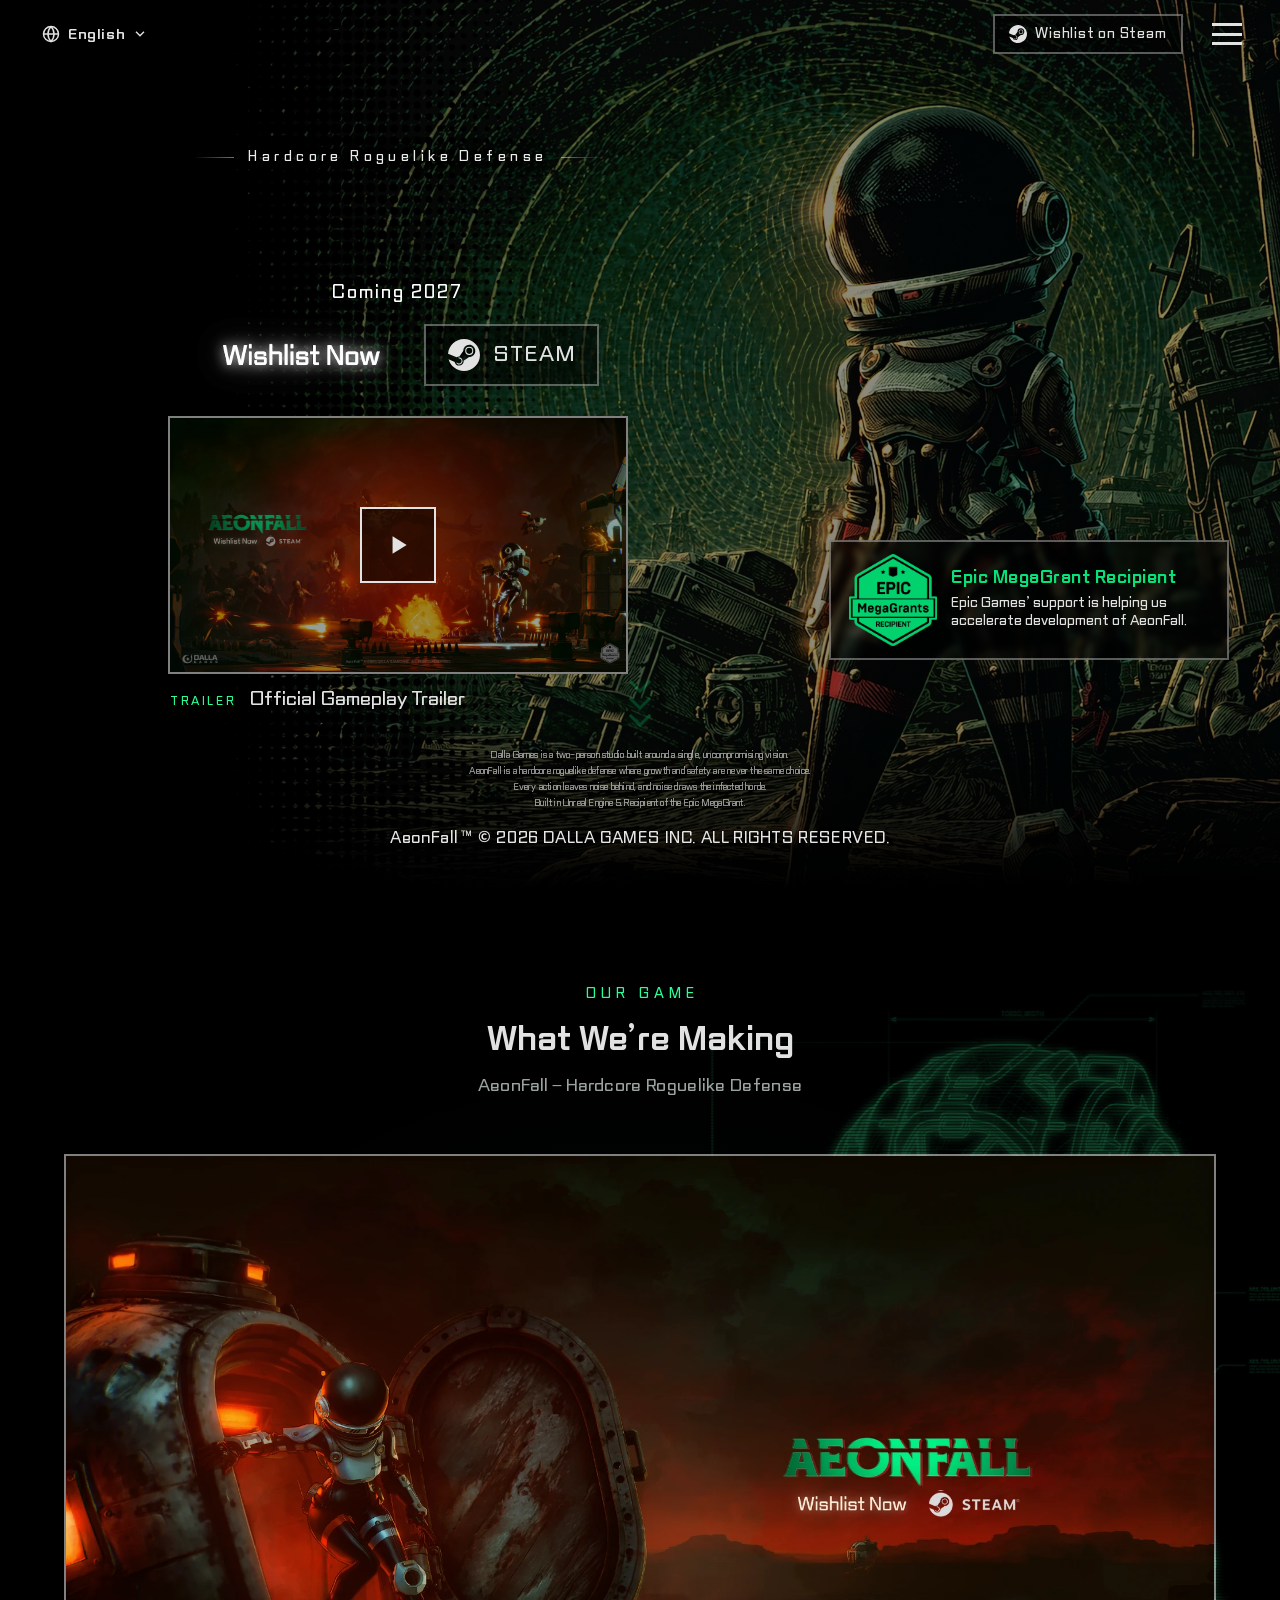
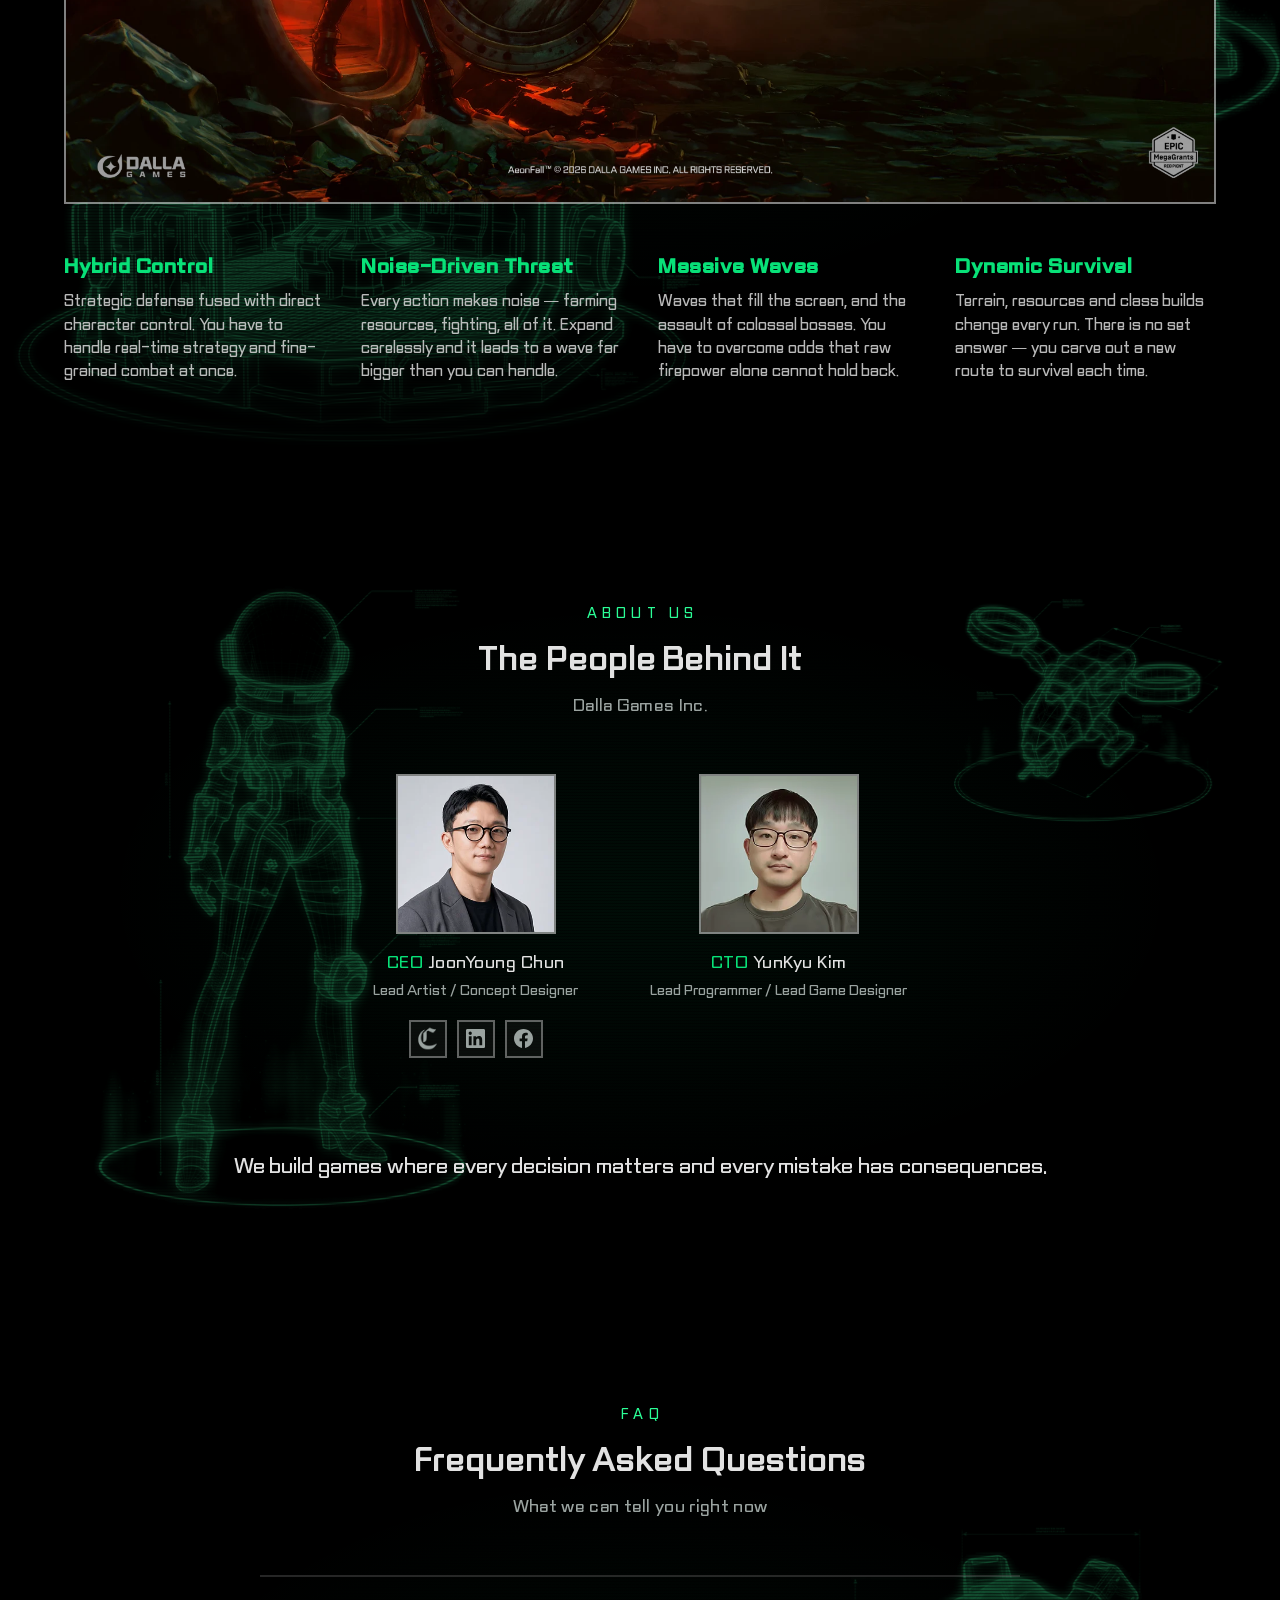
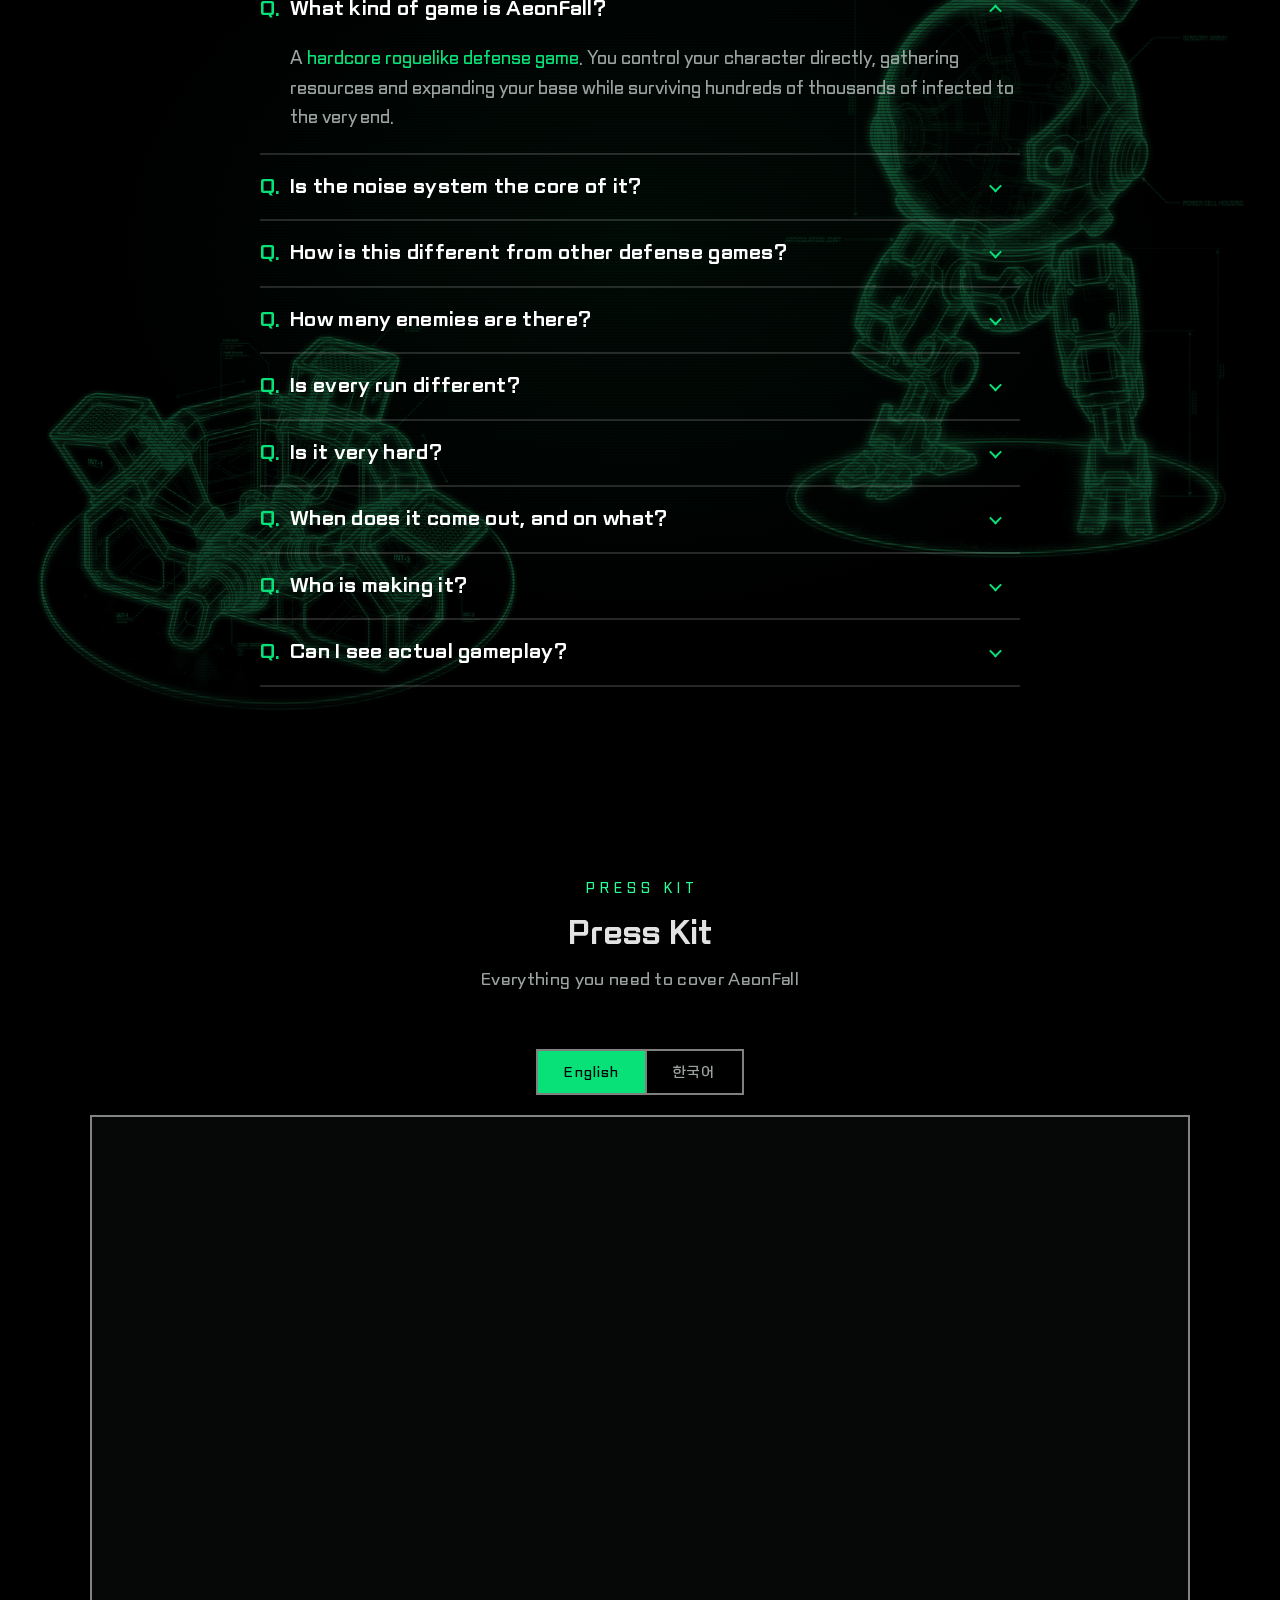
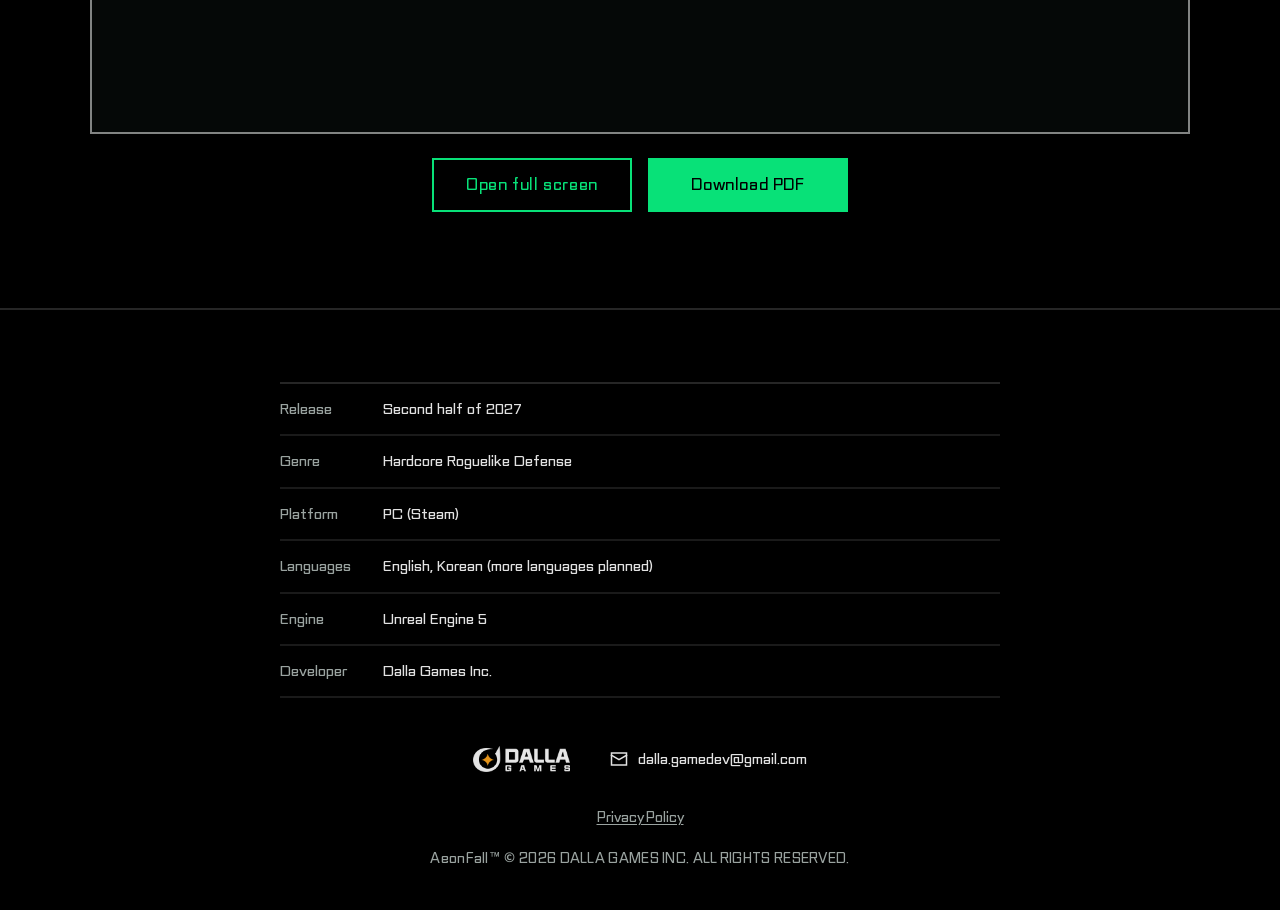
==== commit b0f34c94: "New trailer thumbnail (astronaut vs. the swarm) Co-Authored-By: Claude Opus 5.5 <noreply@anthropic.c" ====
--- a/index.html
+++ b/index.html
@@ -283,35 +283,35 @@
 
   <!-- css/js 뒤의 ?v= 는 캐시 무효화용 버전. 파일을 고치면 이 숫자를 함께 올린다.
        (안 올리면 방문자 브라우저가 최대 10분간 옛 파일을 그대로 쓴다) -->
-  <link rel="stylesheet" href="style.css?v=43" />
+  <link rel="stylesheet" href="style.css?v=44" />
 
   <!-- 히어로 특수효과: 스캐너 스윕 리빌 (기존 코드와 분리된 추가 파일)
        JS는 head에서 동기 로드 — 첫 페인트 전에 스캔 커버를 씌워 깜빡임(FOUC)을 막는다. -->
-  <link rel="stylesheet" href="hero-fx.css?v=43" />
-  <script src="hero-fx.js?v=43"></script>
+  <link rel="stylesheet" href="hero-fx.css?v=44" />
+  <script src="hero-fx.js?v=44"></script>
   <!-- 히어로 배경 영상 레이어 -->
-  <link rel="stylesheet" href="hero-bg-swap.css?v=43" />
+  <link rel="stylesheet" href="hero-bg-swap.css?v=44" />
 
   <!-- 마우스 커서 잔상(트레일) 스타일 — 스크립트는 body 끝에서 로드 -->
-  <link rel="stylesheet" href="cursor-trail.css?v=43" />
+  <link rel="stylesheet" href="cursor-trail.css?v=44" />
 
   <!-- 다국어(로컬라이제이션) 국기 버튼 스타일 — 스크립트는 body 끝에서 로드 -->
-  <link rel="stylesheet" href="i18n.css?v=43" />
+  <link rel="stylesheet" href="i18n.css?v=44" />
 
   <!-- 추가 섹션(FAQ) 스타일 -->
-  <link rel="stylesheet" href="enhancements.css?v=43" />
+  <link rel="stylesheet" href="enhancements.css?v=44" />
   <!-- 섹션 배경: 인게임 팝업 홀로그램 (빼려면 이 줄만 지운다) -->
-  <link rel="stylesheet" href="sections-bg.css?v=43" />
+  <link rel="stylesheet" href="sections-bg.css?v=44" />
   <!-- 섹션 높이 + 스크롤 스냅, PC 전용 (빼려면 이 줄만 지운다) -->
-  <link rel="stylesheet" href="sections-snap.css?v=43" />
+  <link rel="stylesheet" href="sections-snap.css?v=44" />
   <!-- 프레스킷 섹션 -->
-  <link rel="stylesheet" href="presskit.css?v=43" />
+  <link rel="stylesheet" href="presskit.css?v=44" />
 
   <!-- 방문자 분석(GA4) + 스팀 위시리스트 클릭 추적.
        head 에 두는 이유: 아주 짧게 머물다 나가는 방문도 집계되게 하기 위함.
        내부에서 gtag 를 async 로 불러오므로 렌더링은 막지 않는다.
        측정 ID 를 넣기 전까지는 아무 것도 하지 않는다 → analytics.js 상단 참고. -->
-  <script src="analytics.js?v=43"></script>
+  <script src="analytics.js?v=44"></script>
 </head>
 <body>
 
@@ -850,17 +850,17 @@
     </p>
   </footer>
 
-  <script src="script.js?v=43"></script>
+  <script src="script.js?v=44"></script>
   <!-- 합성 사운드 효과 (타이핑/CRT/스팀 버튼) — 기존 코드와 분리된 추가 파일 -->
-  <script src="sfx.js?v=43"></script>
+  <script src="sfx.js?v=44"></script>
   <!-- 마우스 커서 잔상(트레일) — 기존 코드와 분리된 추가 파일 -->
-  <script src="cursor-trail.js?v=43"></script>
+  <script src="cursor-trail.js?v=44"></script>
   <!-- 다국어(로컬라이제이션) — 국기 클릭 시 지정 영역 언어 전환 -->
-  <script src="i18n.js?v=43"></script>
+  <script src="i18n.js?v=44"></script>
   <!-- 프레스킷: 언어 전환 (i18n.js 뒤에 와야 현재 언어를 읽을 수 있다) -->
-  <script src="presskit.js?v=43"></script>
+  <script src="presskit.js?v=44"></script>
 
   <!-- 히어로 배경 영상: 데스크톱에서만 내려받아 재생 -->
-  <script src="hero-video.js?v=43"></script>
+  <script src="hero-video.js?v=44"></script>
 </body>
 </html>
--- a/style.css
+++ b/style.css
@@ -891,7 +891,7 @@
 .vf-thumb {
   position: absolute;
   inset: 0;
-  background: url("images/youtube.webp?v=5") center / cover no-repeat;
+  background: url("images/youtube.webp?v=6") center / cover no-repeat;
   transition: transform 0.4s ease;     /* OUR GAME 이미지와 같은 속도 */
 }
 .video-facade:hover .vf-thumb,
